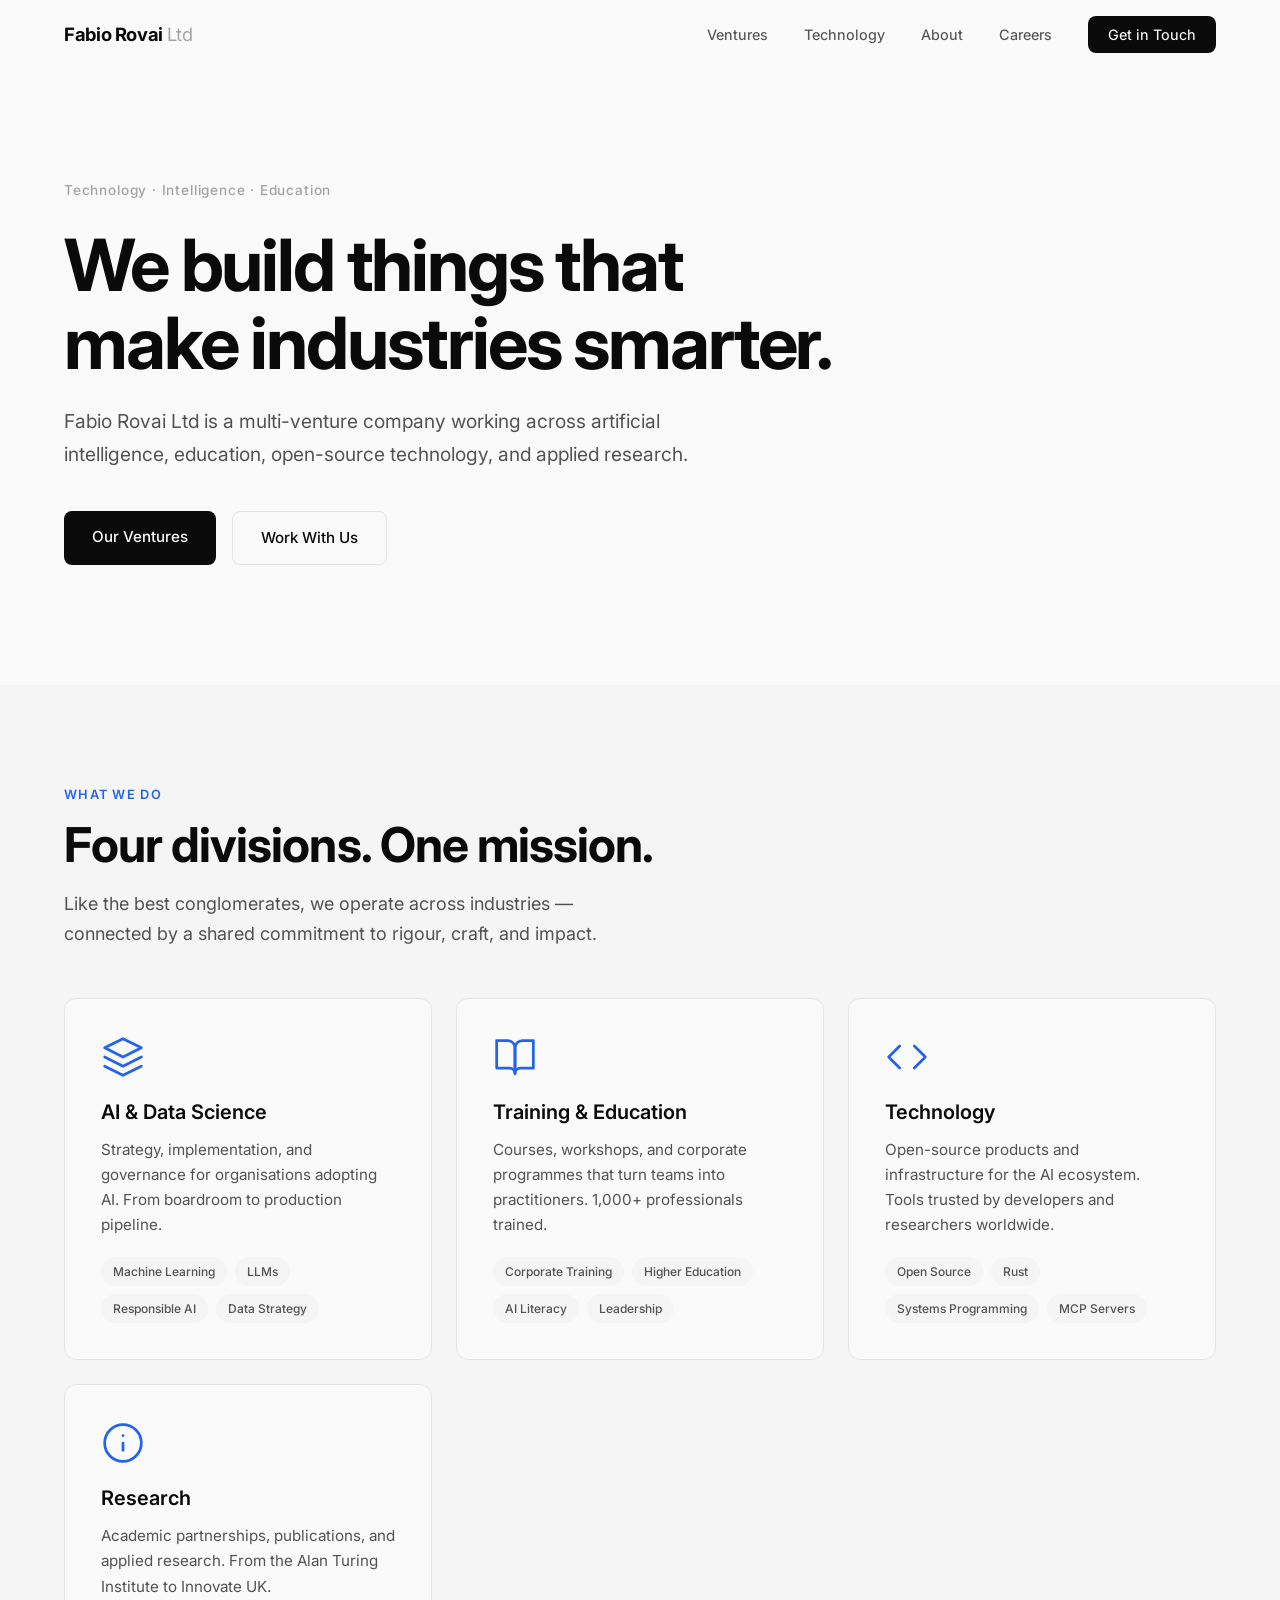
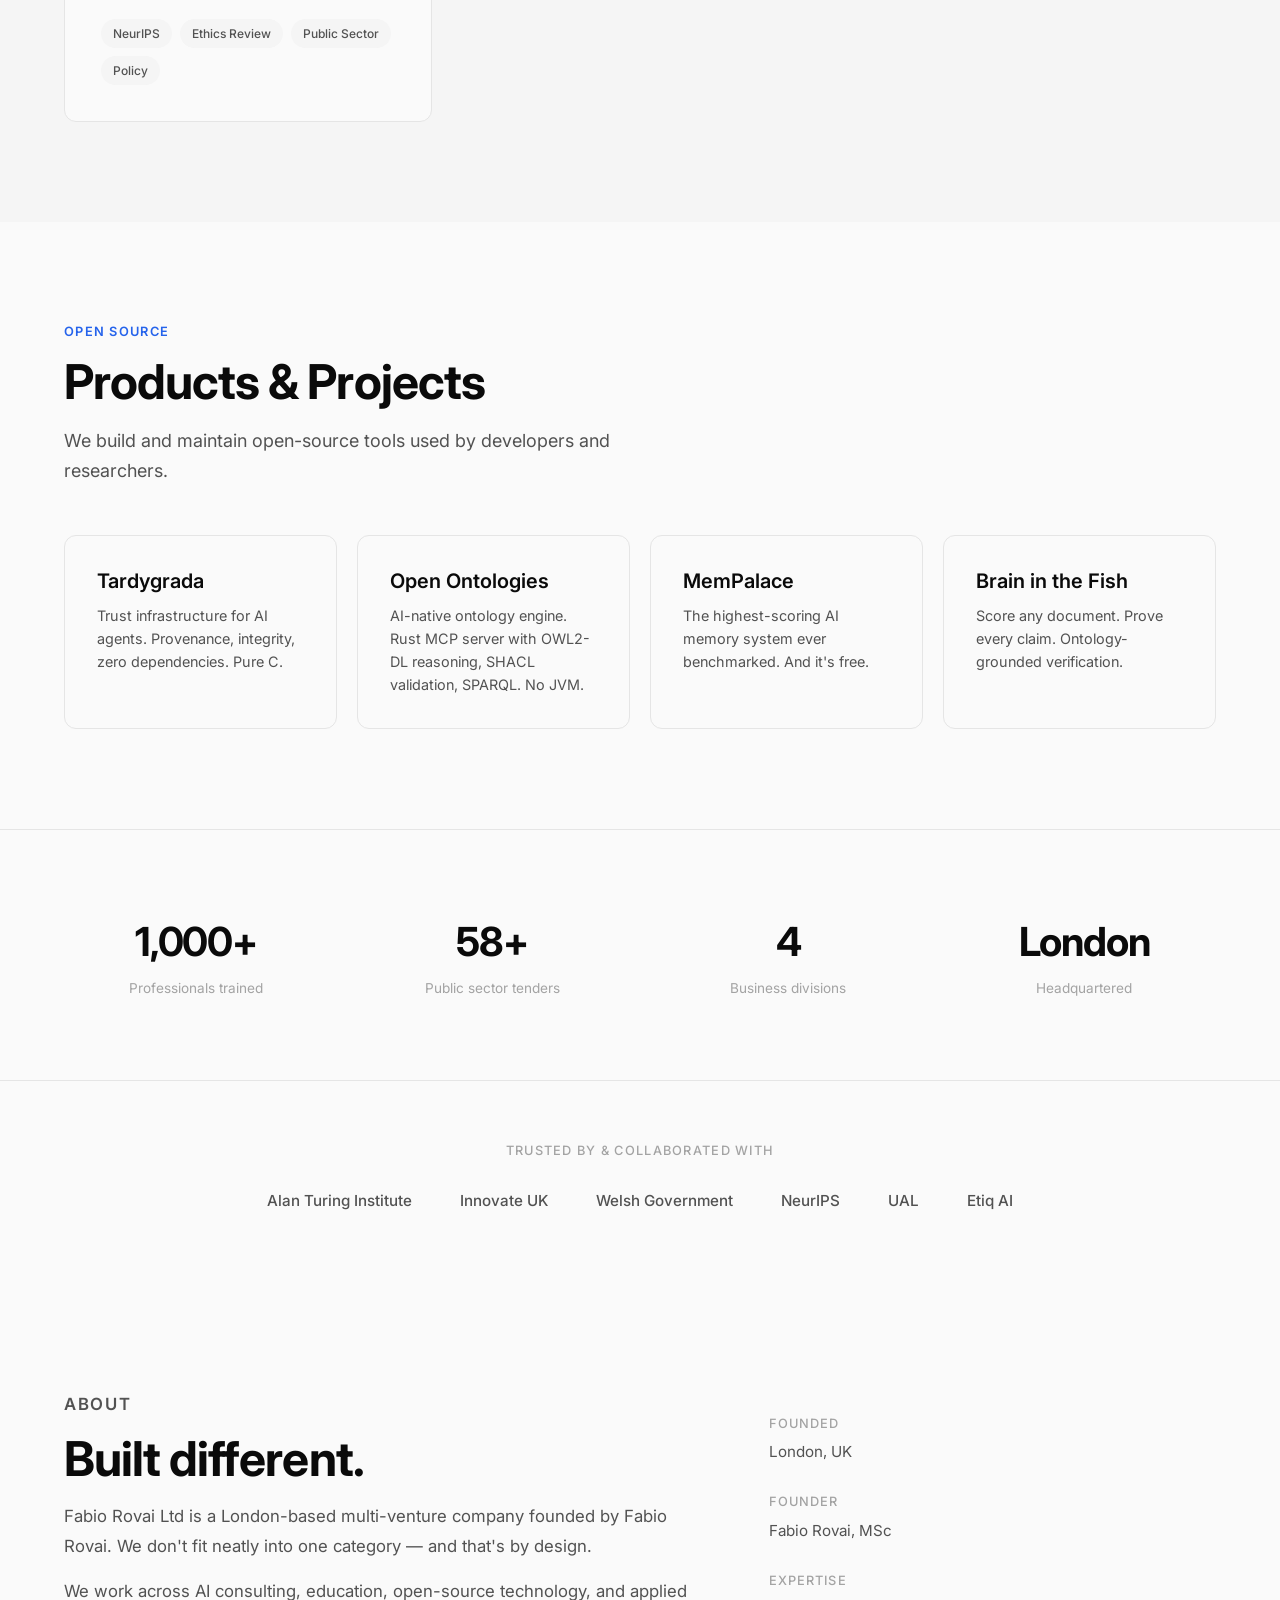
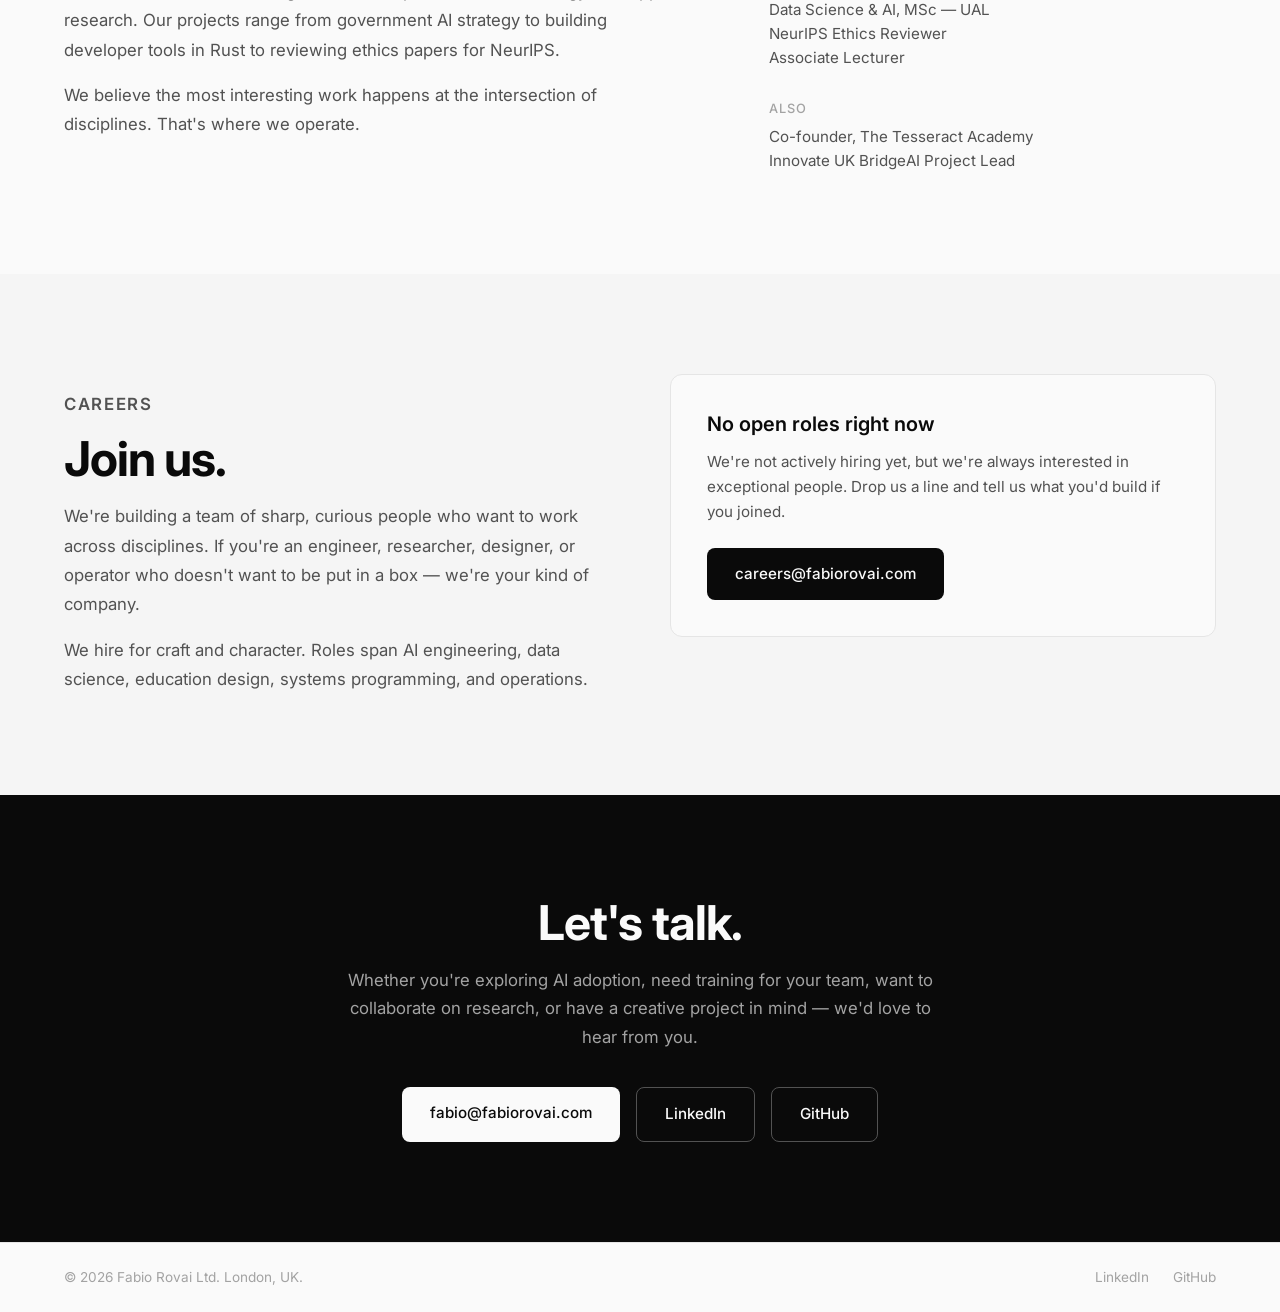
==== index.html @ adc9c7d8 "Initial site: Fabio Rovai Ltd multi-venture company" ====
<!DOCTYPE html>
<html lang="en">
<head>
    <meta charset="UTF-8">
    <meta name="viewport" content="width=device-width, initial-scale=1.0">
    <title>Fabio Rovai Ltd — Technology, Intelligence, Education</title>
    <meta name="description" content="Fabio Rovai Ltd is a multi-venture company working across AI, data science, education, open-source technology, and research.">
    <link rel="preconnect" href="https://fonts.googleapis.com">
    <link rel="preconnect" href="https://fonts.gstatic.com" crossorigin>
    <link href="https://fonts.googleapis.com/css2?family=Inter:wght@300;400;500;600;700&display=swap" rel="stylesheet">
    <link rel="stylesheet" href="style.css">
</head>
<body>

    <nav class="nav">
        <div class="nav-inner">
            <a href="#" class="nav-logo">Fabio Rovai <span>Ltd</span></a>
            <button class="nav-toggle" aria-label="Menu">
                <span></span><span></span><span></span>
            </button>
            <ul class="nav-links">
                <li><a href="#ventures">Ventures</a></li>
                <li><a href="#technology">Technology</a></li>
                <li><a href="#about">About</a></li>
                <li><a href="#careers">Careers</a></li>
                <li><a href="#contact" class="nav-cta">Get in Touch</a></li>
            </ul>
        </div>
    </nav>

    <header class="hero">
        <div class="hero-inner">
            <p class="hero-tag">Technology &middot; Intelligence &middot; Education</p>
            <h1>We build things that <br class="desktop-only">make industries smarter.</h1>
            <p class="hero-sub">Fabio Rovai Ltd is a multi-venture company working across artificial intelligence, education, open-source technology, and applied research.</p>
            <div class="hero-actions">
                <a href="#ventures" class="btn btn-primary">Our Ventures</a>
                <a href="#contact" class="btn btn-outline">Work With Us</a>
            </div>
        </div>
    </header>

    <section id="ventures" class="section ventures">
        <div class="container">
            <p class="section-tag">What We Do</p>
            <h2>Four divisions. One mission.</h2>
            <p class="section-sub">Like the best conglomerates, we operate across industries — connected by a shared commitment to rigour, craft, and impact.</p>

            <div class="venture-grid">

                <div class="venture-card">
                    <div class="venture-icon">
                        <svg viewBox="0 0 24 24" fill="none" stroke="currentColor" stroke-width="1.5" stroke-linecap="round" stroke-linejoin="round"><path d="M12 2L2 7l10 5 10-5-10-5z"/><path d="M2 17l10 5 10-5"/><path d="M2 12l10 5 10-5"/></svg>
                    </div>
                    <h3>AI &amp; Data Science</h3>
                    <p>Strategy, implementation, and governance for organisations adopting AI. From boardroom to production pipeline.</p>
                    <ul class="venture-tags">
                        <li>Machine Learning</li>
                        <li>LLMs</li>
                        <li>Responsible AI</li>
                        <li>Data Strategy</li>
                    </ul>
                </div>

                <div class="venture-card">
                    <div class="venture-icon">
                        <svg viewBox="0 0 24 24" fill="none" stroke="currentColor" stroke-width="1.5" stroke-linecap="round" stroke-linejoin="round"><path d="M2 3h6a4 4 0 0 1 4 4v14a3 3 0 0 0-3-3H2z"/><path d="M22 3h-6a4 4 0 0 0-4 4v14a3 3 0 0 1 3-3h7z"/></svg>
                    </div>
                    <h3>Training &amp; Education</h3>
                    <p>Courses, workshops, and corporate programmes that turn teams into practitioners. 1,000+ professionals trained.</p>
                    <ul class="venture-tags">
                        <li>Corporate Training</li>
                        <li>Higher Education</li>
                        <li>AI Literacy</li>
                        <li>Leadership</li>
                    </ul>
                </div>

                <div class="venture-card">
                    <div class="venture-icon">
                        <svg viewBox="0 0 24 24" fill="none" stroke="currentColor" stroke-width="1.5" stroke-linecap="round" stroke-linejoin="round"><polyline points="16 18 22 12 16 6"/><polyline points="8 6 2 12 8 18"/></svg>
                    </div>
                    <h3>Technology</h3>
                    <p>Open-source products and infrastructure for the AI ecosystem. Tools trusted by developers and researchers worldwide.</p>
                    <ul class="venture-tags">
                        <li>Open Source</li>
                        <li>Rust</li>
                        <li>Systems Programming</li>
                        <li>MCP Servers</li>
                    </ul>
                </div>

                <div class="venture-card">
                    <div class="venture-icon">
                        <svg viewBox="0 0 24 24" fill="none" stroke="currentColor" stroke-width="1.5" stroke-linecap="round" stroke-linejoin="round"><circle cx="12" cy="12" r="10"/><path d="M12 16v-4"/><path d="M12 8h.01"/></svg>
                    </div>
                    <h3>Research</h3>
                    <p>Academic partnerships, publications, and applied research. From the Alan Turing Institute to Innovate UK.</p>
                    <ul class="venture-tags">
                        <li>NeurIPS</li>
                        <li>Ethics Review</li>
                        <li>Public Sector</li>
                        <li>Policy</li>
                    </ul>
                </div>


            </div>
        </div>
    </section>

    <section id="technology" class="section technology">
        <div class="container">
            <p class="section-tag">Open Source</p>
            <h2>Products &amp; Projects</h2>
            <p class="section-sub">We build and maintain open-source tools used by developers and researchers.</p>

            <div class="tech-grid">
                <a href="https://github.com/fabio-rovai/tardygrada" target="_blank" class="tech-card">
                    <h3>Tardygrada</h3>
                    <p>Trust infrastructure for AI agents. Provenance, integrity, zero dependencies. Pure C.</p>
                </a>
                <a href="https://github.com/fabio-rovai/open-ontologies" target="_blank" class="tech-card">
                    <h3>Open Ontologies</h3>
                    <p>AI-native ontology engine. Rust MCP server with OWL2-DL reasoning, SHACL validation, SPARQL. No JVM.</p>
                </a>
                <a href="https://github.com/fabio-rovai/mempalace" target="_blank" class="tech-card">
                    <h3>MemPalace</h3>
                    <p>The highest-scoring AI memory system ever benchmarked. And it's free.</p>
                </a>
                <a href="https://github.com/fabio-rovai/brain-in-the-fish" target="_blank" class="tech-card">
                    <h3>Brain in the Fish</h3>
                    <p>Score any document. Prove every claim. Ontology-grounded verification.</p>
                </a>
            </div>
        </div>
    </section>

    <section class="section credibility">
        <div class="container">
            <div class="cred-grid">
                <div class="cred-item">
                    <span class="cred-number">1,000+</span>
                    <span class="cred-label">Professionals trained</span>
                </div>
                <div class="cred-item">
                    <span class="cred-number">58+</span>
                    <span class="cred-label">Public sector tenders</span>
                </div>
                <div class="cred-item">
                    <span class="cred-number">4</span>
                    <span class="cred-label">Business divisions</span>
                </div>
                <div class="cred-item">
                    <span class="cred-number">London</span>
                    <span class="cred-label">Headquartered</span>
                </div>
            </div>
        </div>
    </section>

    <section class="section partners">
        <div class="container">
            <p class="partners-label">Trusted by &amp; collaborated with</p>
            <div class="partners-row">
                <span>Alan Turing Institute</span>
                <span>Innovate UK</span>
                <span>Welsh Government</span>
                <span>NeurIPS</span>
                <span>UAL</span>
                <span>Etiq AI</span>
            </div>
        </div>
    </section>

    <section id="about" class="section about">
        <div class="container">
            <div class="about-grid">
                <div>
                    <p class="section-tag">About</p>
                    <h2>Built different.</h2>
                    <p>Fabio Rovai Ltd is a London-based multi-venture company founded by Fabio Rovai. We don't fit neatly into one category — and that's by design.</p>
                    <p>We work across AI consulting, education, open-source technology, and applied research. Our projects range from government AI strategy to building developer tools in Rust to reviewing ethics papers for NeurIPS.</p>
                    <p>We believe the most interesting work happens at the intersection of disciplines. That's where we operate.</p>
                </div>
                <div class="about-details">
                    <div class="about-detail">
                        <h4>Founded</h4>
                        <p>London, UK</p>
                    </div>
                    <div class="about-detail">
                        <h4>Founder</h4>
                        <p>Fabio Rovai, MSc</p>
                    </div>
                    <div class="about-detail">
                        <h4>Expertise</h4>
                        <p>Data Science &amp; AI, MSc — UAL<br>NeurIPS Ethics Reviewer<br>Associate Lecturer</p>
                    </div>
                    <div class="about-detail">
                        <h4>Also</h4>
                        <p>Co-founder, The Tesseract Academy<br>Innovate UK BridgeAI Project Lead</p>
                    </div>
                </div>
            </div>
        </div>
    </section>

    <section id="careers" class="section careers">
        <div class="container">
            <div class="careers-inner">
                <div>
                    <p class="section-tag">Careers</p>
                    <h2>Join us.</h2>
                    <p>We're building a team of sharp, curious people who want to work across disciplines. If you're an engineer, researcher, designer, or operator who doesn't want to be put in a box — we're your kind of company.</p>
                    <p>We hire for craft and character. Roles span AI engineering, data science, education design, systems programming, and operations.</p>
                </div>
                <div class="careers-cta">
                    <div class="careers-box">
                        <h3>No open roles right now</h3>
                        <p>We're not actively hiring yet, but we're always interested in exceptional people. Drop us a line and tell us what you'd build if you joined.</p>
                        <a href="mailto:careers@fabiorovai.com" class="btn btn-primary">careers@fabiorovai.com</a>
                    </div>
                </div>
            </div>
        </div>
    </section>

    <section id="contact" class="section contact">
        <div class="container">
            <div class="contact-inner">
                <h2>Let's talk.</h2>
                <p>Whether you're exploring AI adoption, need training for your team, want to collaborate on research, or have a creative project in mind — we'd love to hear from you.</p>
                <div class="contact-links">
                    <a href="mailto:fabio@fabiorovai.com" class="btn btn-primary">fabio@fabiorovai.com</a>
                    <a href="https://www.linkedin.com/in/fabiorovai/" target="_blank" class="btn btn-outline">LinkedIn</a>
                    <a href="https://github.com/fabio-rovai" target="_blank" class="btn btn-outline">GitHub</a>
                </div>
            </div>
        </div>
    </section>

    <footer class="footer">
        <div class="container footer-inner">
            <p>&copy; 2026 Fabio Rovai Ltd. London, UK.</p>
            <div class="footer-links">
                <a href="https://www.linkedin.com/in/fabiorovai/" target="_blank">LinkedIn</a>
                <a href="https://github.com/fabio-rovai" target="_blank">GitHub</a>
            </div>
        </div>
    </footer>

    <script>
        // Mobile nav toggle
        document.querySelector('.nav-toggle').addEventListener('click', function() {
            document.querySelector('.nav-links').classList.toggle('open');
            this.classList.toggle('active');
        });

        // Smooth scroll
        document.querySelectorAll('a[href^="#"]').forEach(a => {
            a.addEventListener('click', e => {
                e.preventDefault();
                const target = document.querySelector(a.getAttribute('href'));
                if (target) {
                    target.scrollIntoView({ behavior: 'smooth', block: 'start' });
                    document.querySelector('.nav-links').classList.remove('open');
                    document.querySelector('.nav-toggle').classList.remove('active');
                }
            });
        });

        // Navbar background on scroll
        window.addEventListener('scroll', () => {
            document.querySelector('.nav').classList.toggle('scrolled', window.scrollY > 50);
        });
    </script>

</body>
</html>
---- style.css ----
/* === Reset & Base === */
*, *::before, *::after { margin: 0; padding: 0; box-sizing: border-box; }

:root {
    --black: #0a0a0a;
    --white: #fafafa;
    --gray-100: #f5f5f5;
    --gray-200: #e5e5e5;
    --gray-400: #a3a3a3;
    --gray-600: #525252;
    --gray-800: #262626;
    --accent: #2563eb;
    --accent-hover: #1d4ed8;
    --radius: 12px;
    --max-width: 1200px;
}

html { scroll-behavior: smooth; scroll-padding-top: 80px; }

body {
    font-family: 'Inter', -apple-system, BlinkMacSystemFont, sans-serif;
    background: var(--white);
    color: var(--black);
    line-height: 1.6;
    -webkit-font-smoothing: antialiased;
}

.container { max-width: var(--max-width); margin: 0 auto; padding: 0 24px; }
.section { padding: 100px 0; }

/* === Typography === */
h1 { font-size: clamp(2.5rem, 6vw, 4.5rem); font-weight: 700; line-height: 1.08; letter-spacing: -0.03em; }
h2 { font-size: clamp(2rem, 4vw, 3rem); font-weight: 700; line-height: 1.15; letter-spacing: -0.02em; }
h3 { font-size: 1.25rem; font-weight: 600; line-height: 1.3; }
h4 { font-size: 0.8rem; font-weight: 500; text-transform: uppercase; letter-spacing: 0.08em; color: var(--gray-400); margin-bottom: 6px; }

.section-tag {
    font-size: 0.8rem;
    font-weight: 600;
    text-transform: uppercase;
    letter-spacing: 0.1em;
    color: var(--accent);
    margin-bottom: 12px;
}

.section-sub {
    font-size: 1.125rem;
    color: var(--gray-600);
    max-width: 600px;
    margin-top: 16px;
    line-height: 1.7;
}

/* === Buttons === */
.btn {
    display: inline-block;
    padding: 14px 28px;
    border-radius: 8px;
    font-size: 0.95rem;
    font-weight: 500;
    text-decoration: none;
    transition: all 0.2s ease;
    cursor: pointer;
    border: none;
}

.btn-primary {
    background: var(--black);
    color: var(--white);
}
.btn-primary:hover { background: var(--gray-800); transform: translateY(-1px); }

.btn-outline {
    background: transparent;
    color: var(--black);
    border: 1.5px solid var(--gray-200);
}
.btn-outline:hover { border-color: var(--black); }

/* === Nav === */
.nav {
    position: fixed;
    top: 0;
    left: 0;
    right: 0;
    z-index: 100;
    padding: 20px 0;
    transition: all 0.3s ease;
}

.nav.scrolled {
    background: rgba(250, 250, 250, 0.92);
    backdrop-filter: blur(20px);
    -webkit-backdrop-filter: blur(20px);
    padding: 14px 0;
    border-bottom: 1px solid var(--gray-200);
}

.nav-inner {
    max-width: var(--max-width);
    margin: 0 auto;
    padding: 0 24px;
    display: flex;
    align-items: center;
    justify-content: space-between;
}

.nav-logo {
    font-size: 1.15rem;
    font-weight: 700;
    text-decoration: none;
    color: var(--black);
    letter-spacing: -0.02em;
}
.nav-logo span { font-weight: 400; color: var(--gray-400); }

.nav-links {
    display: flex;
    align-items: center;
    gap: 36px;
    list-style: none;
}

.nav-links a {
    font-size: 0.9rem;
    font-weight: 450;
    text-decoration: none;
    color: var(--gray-600);
    transition: color 0.2s;
}
.nav-links a:hover { color: var(--black); }

.nav-cta {
    padding: 10px 20px !important;
    background: var(--black);
    color: var(--white) !important;
    border-radius: 8px;
}
.nav-cta:hover { background: var(--gray-800); color: var(--white) !important; }

.nav-toggle { display: none; background: none; border: none; cursor: pointer; padding: 4px; }
.nav-toggle span { display: block; width: 24px; height: 2px; background: var(--black); margin: 5px 0; transition: all 0.3s; }

/* === Hero === */
.hero {
    padding: 180px 0 120px;
    max-width: var(--max-width);
    margin: 0 auto;
    padding-left: 24px;
    padding-right: 24px;
}

.hero-tag {
    font-size: 0.85rem;
    font-weight: 500;
    color: var(--gray-400);
    letter-spacing: 0.06em;
    margin-bottom: 24px;
}

.hero-sub {
    font-size: 1.2rem;
    color: var(--gray-600);
    max-width: 640px;
    margin-top: 24px;
    line-height: 1.7;
}

.hero-actions {
    margin-top: 40px;
    display: flex;
    gap: 16px;
    flex-wrap: wrap;
}

/* === Ventures === */
.ventures { background: var(--gray-100); }

.venture-grid {
    display: grid;
    grid-template-columns: repeat(auto-fill, minmax(320px, 1fr));
    gap: 24px;
    margin-top: 48px;
}

.venture-card {
    background: var(--white);
    border-radius: var(--radius);
    padding: 36px;
    border: 1px solid var(--gray-200);
    transition: border-color 0.2s, box-shadow 0.2s;
}
.venture-card:hover {
    border-color: var(--gray-400);
    box-shadow: 0 8px 30px rgba(0,0,0,0.04);
}

.venture-icon {
    width: 44px;
    height: 44px;
    margin-bottom: 20px;
    color: var(--accent);
}
.venture-icon svg { width: 100%; height: 100%; }

.venture-card h3 { margin-bottom: 12px; }
.venture-card > p { color: var(--gray-600); font-size: 0.95rem; line-height: 1.65; }

.venture-tags {
    display: flex;
    flex-wrap: wrap;
    gap: 8px;
    margin-top: 20px;
    list-style: none;
}
.venture-tags li {
    font-size: 0.75rem;
    font-weight: 500;
    padding: 5px 12px;
    background: var(--gray-100);
    border-radius: 20px;
    color: var(--gray-600);
}

/* === Technology === */
.tech-grid {
    display: grid;
    grid-template-columns: repeat(auto-fill, minmax(260px, 1fr));
    gap: 20px;
    margin-top: 48px;
}

.tech-card {
    padding: 32px;
    border-radius: var(--radius);
    border: 1px solid var(--gray-200);
    text-decoration: none;
    color: var(--black);
    transition: all 0.2s;
}
.tech-card:hover {
    border-color: var(--accent);
    box-shadow: 0 4px 20px rgba(37, 99, 235, 0.08);
    transform: translateY(-2px);
}
.tech-card h3 { margin-bottom: 10px; }
.tech-card p { font-size: 0.9rem; color: var(--gray-600); line-height: 1.6; }

/* === Credibility === */
.credibility { padding: 80px 0; border-top: 1px solid var(--gray-200); border-bottom: 1px solid var(--gray-200); }

.cred-grid {
    display: grid;
    grid-template-columns: repeat(4, 1fr);
    gap: 32px;
    text-align: center;
}

.cred-number {
    display: block;
    font-size: 2.5rem;
    font-weight: 700;
    letter-spacing: -0.03em;
}
.cred-label {
    display: block;
    font-size: 0.85rem;
    color: var(--gray-400);
    margin-top: 4px;
}

/* === Partners === */
.partners {
    padding: 60px 0;
    text-align: center;
}
.partners-label {
    font-size: 0.8rem;
    font-weight: 500;
    text-transform: uppercase;
    letter-spacing: 0.1em;
    color: var(--gray-400);
    margin-bottom: 28px;
}
.partners-row {
    display: flex;
    flex-wrap: wrap;
    justify-content: center;
    gap: 32px 48px;
}
.partners-row span {
    font-size: 0.95rem;
    font-weight: 500;
    color: var(--gray-600);
}

/* === About === */
.about-grid {
    display: grid;
    grid-template-columns: 1.4fr 1fr;
    gap: 80px;
    align-items: start;
}
.about-grid p { color: var(--gray-600); margin-top: 16px; line-height: 1.75; font-size: 1.05rem; }
.about-details { display: flex; flex-direction: column; gap: 28px; padding-top: 40px; }
.about-detail p { color: var(--gray-600); font-size: 0.95rem; margin-top: 0; line-height: 1.6; }

/* === Careers === */
.careers { background: var(--gray-100); }
.careers-inner { display: grid; grid-template-columns: 1fr 1fr; gap: 60px; align-items: start; }
.careers-inner > div:first-child p { color: var(--gray-600); margin-top: 16px; font-size: 1.05rem; line-height: 1.75; }
.careers-box {
    background: var(--white);
    border: 1px solid var(--gray-200);
    border-radius: var(--radius);
    padding: 36px;
}
.careers-box h3 { margin-bottom: 12px; }
.careers-box p { color: var(--gray-600); font-size: 0.95rem; line-height: 1.65; margin-bottom: 24px; }

/* === Contact === */
.contact {
    background: var(--black);
    color: var(--white);
    text-align: center;
}
.contact-inner { max-width: 600px; margin: 0 auto; }
.contact-inner p { color: var(--gray-400); margin-top: 16px; font-size: 1.05rem; line-height: 1.7; }
.contact-links { margin-top: 36px; display: flex; justify-content: center; gap: 16px; flex-wrap: wrap; }
.contact .btn-primary { background: var(--white); color: var(--black); }
.contact .btn-primary:hover { background: var(--gray-200); }
.contact .btn-outline { border-color: var(--gray-600); color: var(--white); }
.contact .btn-outline:hover { border-color: var(--white); }

/* === Footer === */
.footer {
    padding: 24px 0;
    border-top: 1px solid var(--gray-200);
}
.footer-inner {
    display: flex;
    justify-content: space-between;
    align-items: center;
    font-size: 0.85rem;
    color: var(--gray-400);
}
.footer-links { display: flex; gap: 24px; }
.footer-links a { color: var(--gray-400); text-decoration: none; }
.footer-links a:hover { color: var(--black); }

/* === Mobile === */
.desktop-only { display: inline; }

@media (max-width: 768px) {
    .desktop-only { display: none; }

    .nav-toggle { display: block; }
    .nav-links {
        position: fixed;
        top: 0;
        right: -100%;
        width: 280px;
        height: 100vh;
        background: var(--white);
        flex-direction: column;
        padding: 80px 32px;
        gap: 24px;
        transition: right 0.3s ease;
        box-shadow: -4px 0 30px rgba(0,0,0,0.1);
    }
    .nav-links.open { right: 0; }
    .nav-toggle.active span:nth-child(1) { transform: rotate(45deg) translate(5px, 5px); }
    .nav-toggle.active span:nth-child(2) { opacity: 0; }
    .nav-toggle.active span:nth-child(3) { transform: rotate(-45deg) translate(5px, -5px); }

    .hero { padding: 140px 0 80px; }
    h1 { font-size: 2.2rem; }

    .venture-grid { grid-template-columns: 1fr; }
    .tech-grid { grid-template-columns: 1fr; }
    .cred-grid { grid-template-columns: repeat(2, 1fr); gap: 40px; }
    .about-grid { grid-template-columns: 1fr; gap: 48px; }
    .careers-inner { grid-template-columns: 1fr; }
    .footer-inner { flex-direction: column; gap: 12px; text-align: center; }
}
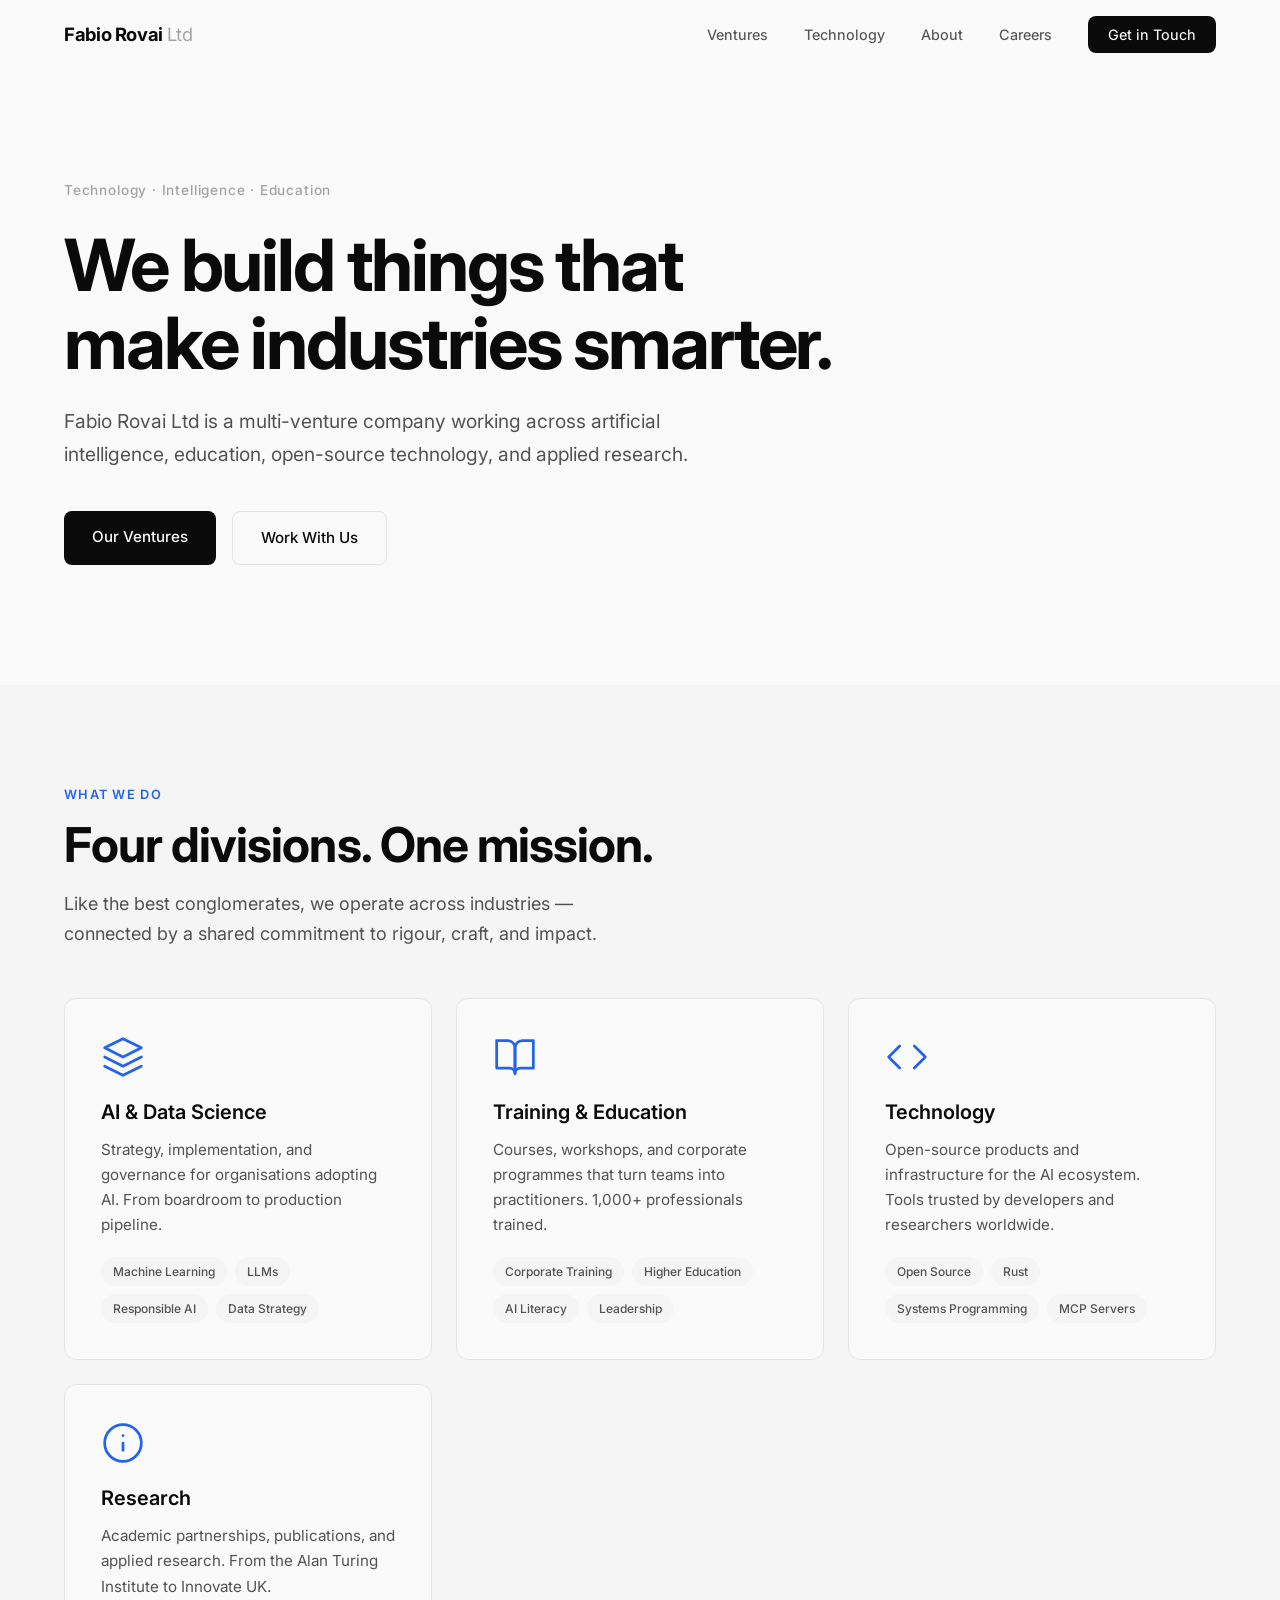
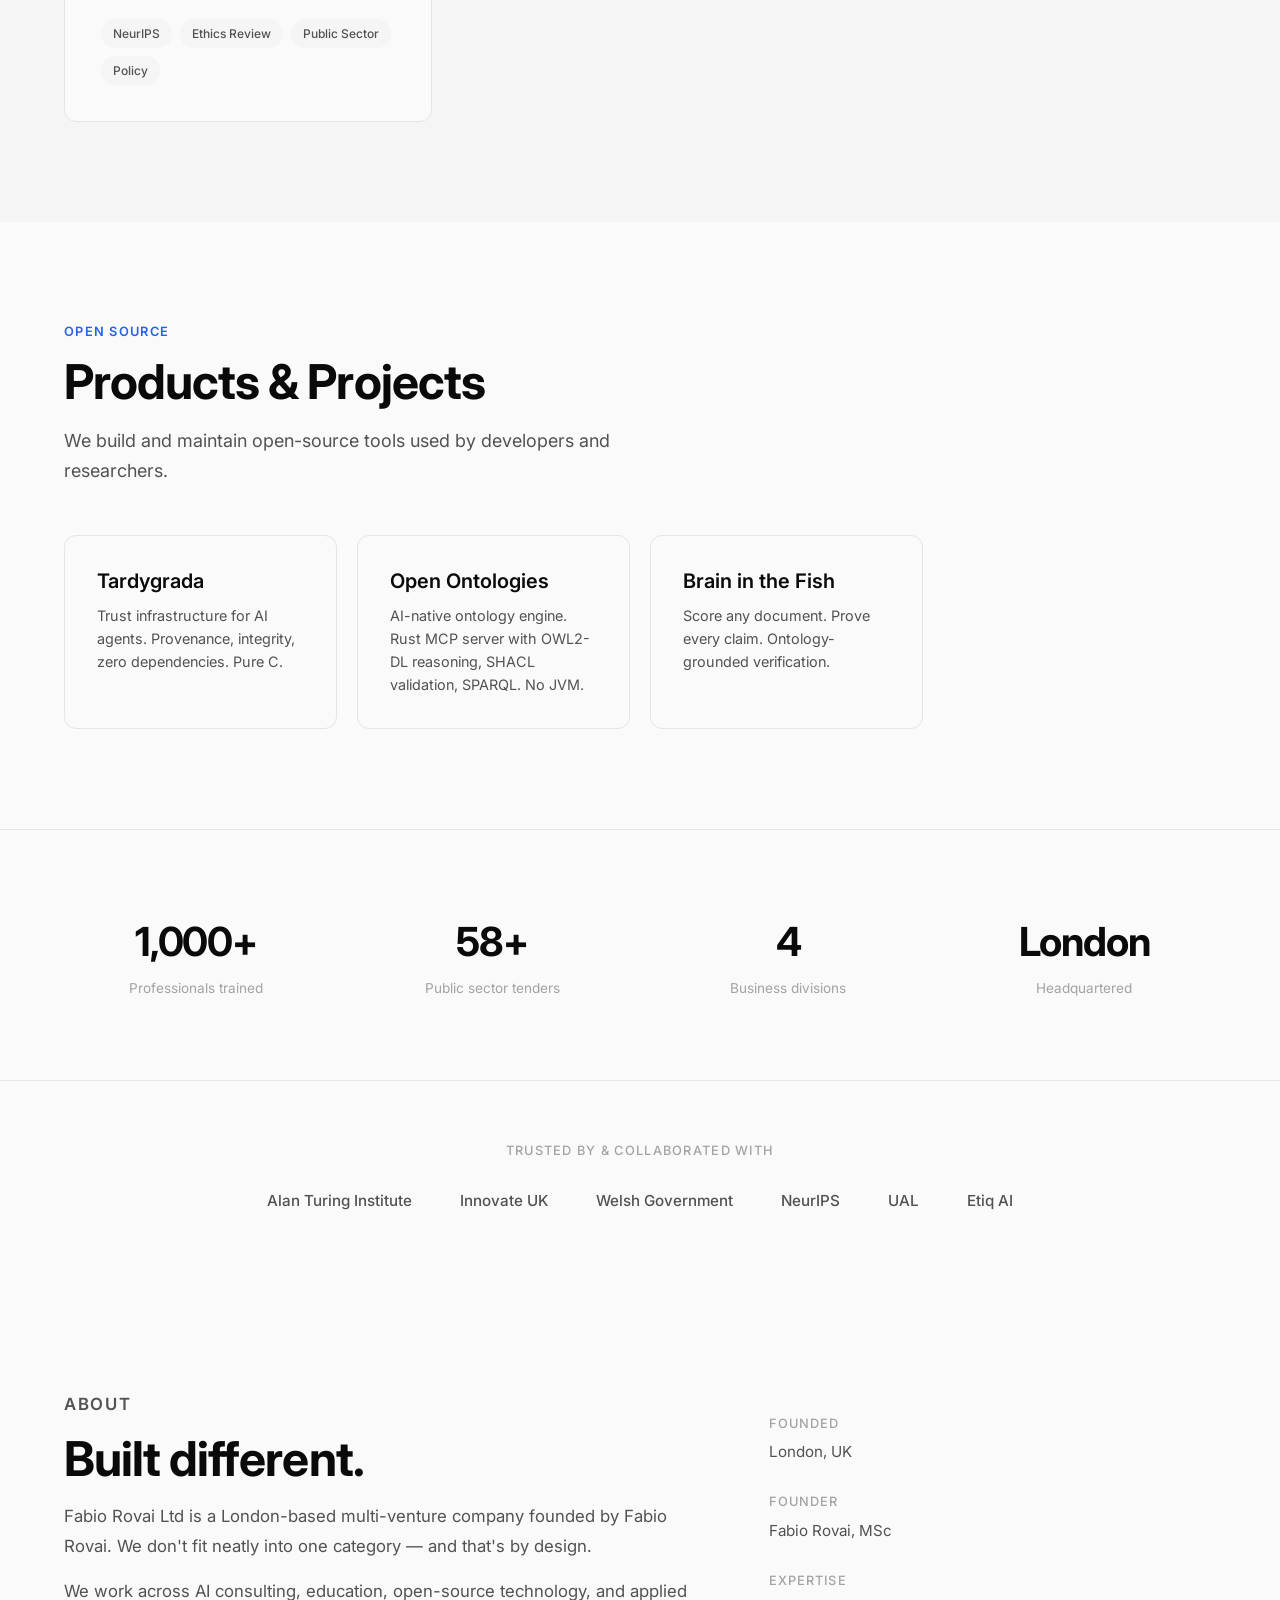
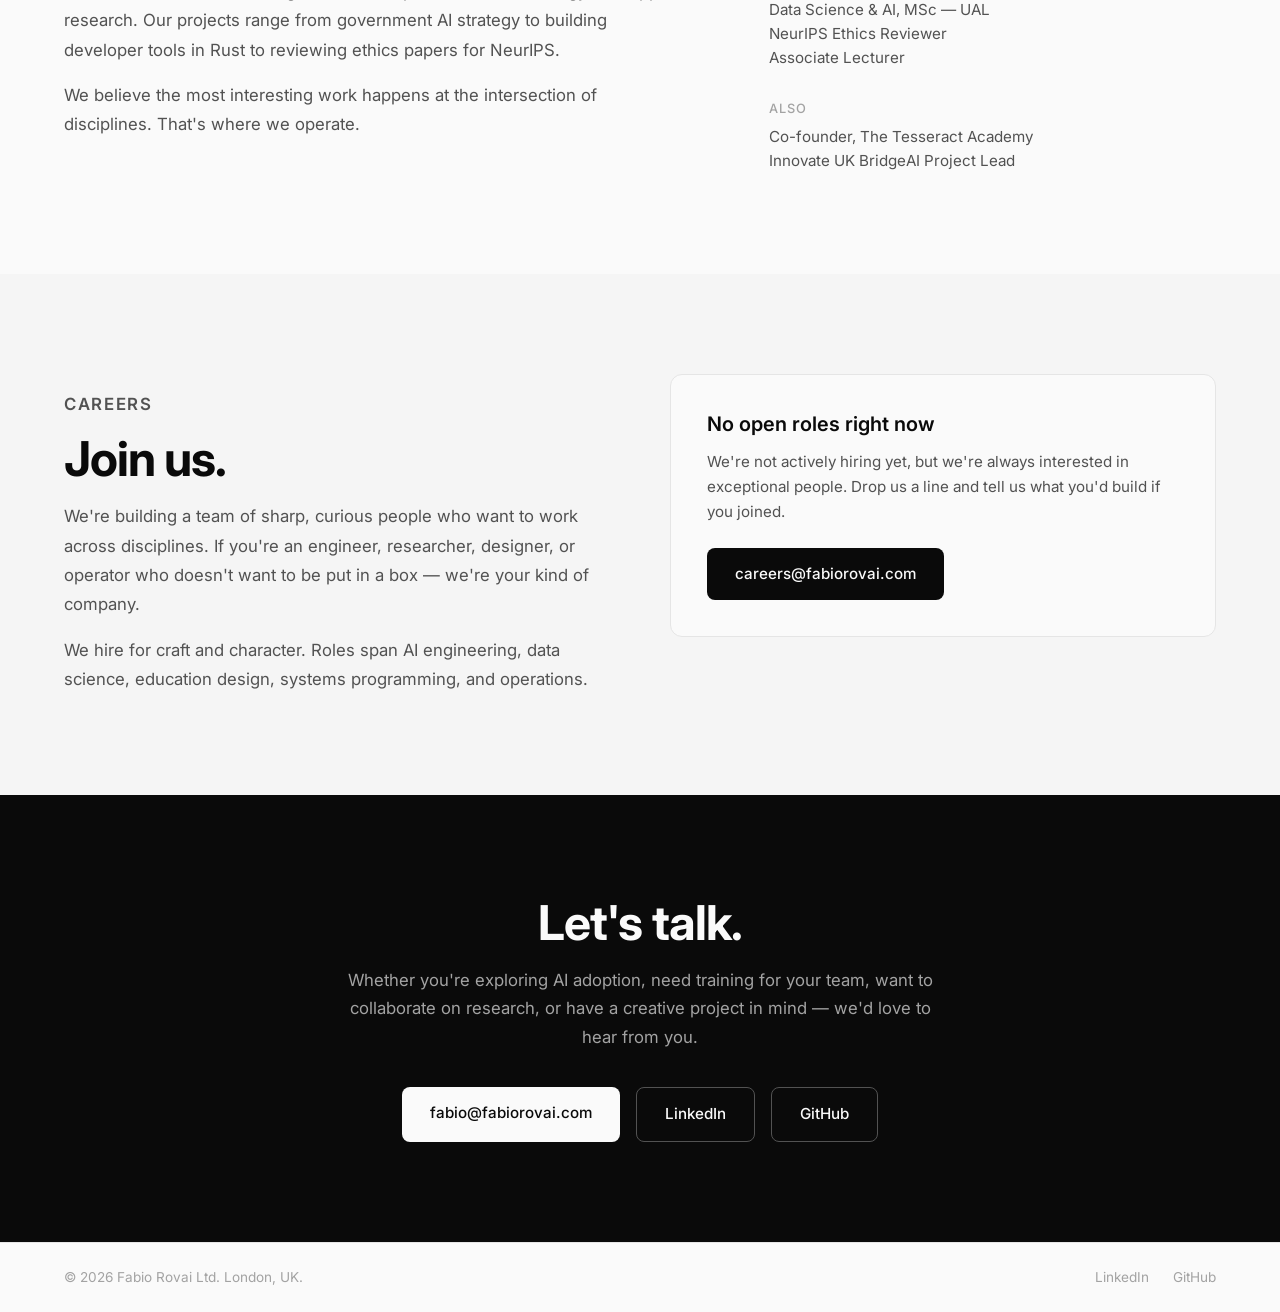
==== commit 888a3b73: "Remove MemPalace card from products section Co-Authored-By: Claude Opus 4.7 (1M context) <noreply@an" ====
--- a/index.html
+++ b/index.html
@@ -124,10 +124,6 @@
                     <h3>Open Ontologies</h3>
                     <p>AI-native ontology engine. Rust MCP server with OWL2-DL reasoning, SHACL validation, SPARQL. No JVM.</p>
                 </a>
-                <a href="https://github.com/fabio-rovai/mempalace" target="_blank" class="tech-card">
-                    <h3>MemPalace</h3>
-                    <p>The highest-scoring AI memory system ever benchmarked. And it's free.</p>
-                </a>
                 <a href="https://github.com/fabio-rovai/brain-in-the-fish" target="_blank" class="tech-card">
                     <h3>Brain in the Fish</h3>
                     <p>Score any document. Prove every claim. Ontology-grounded verification.</p>
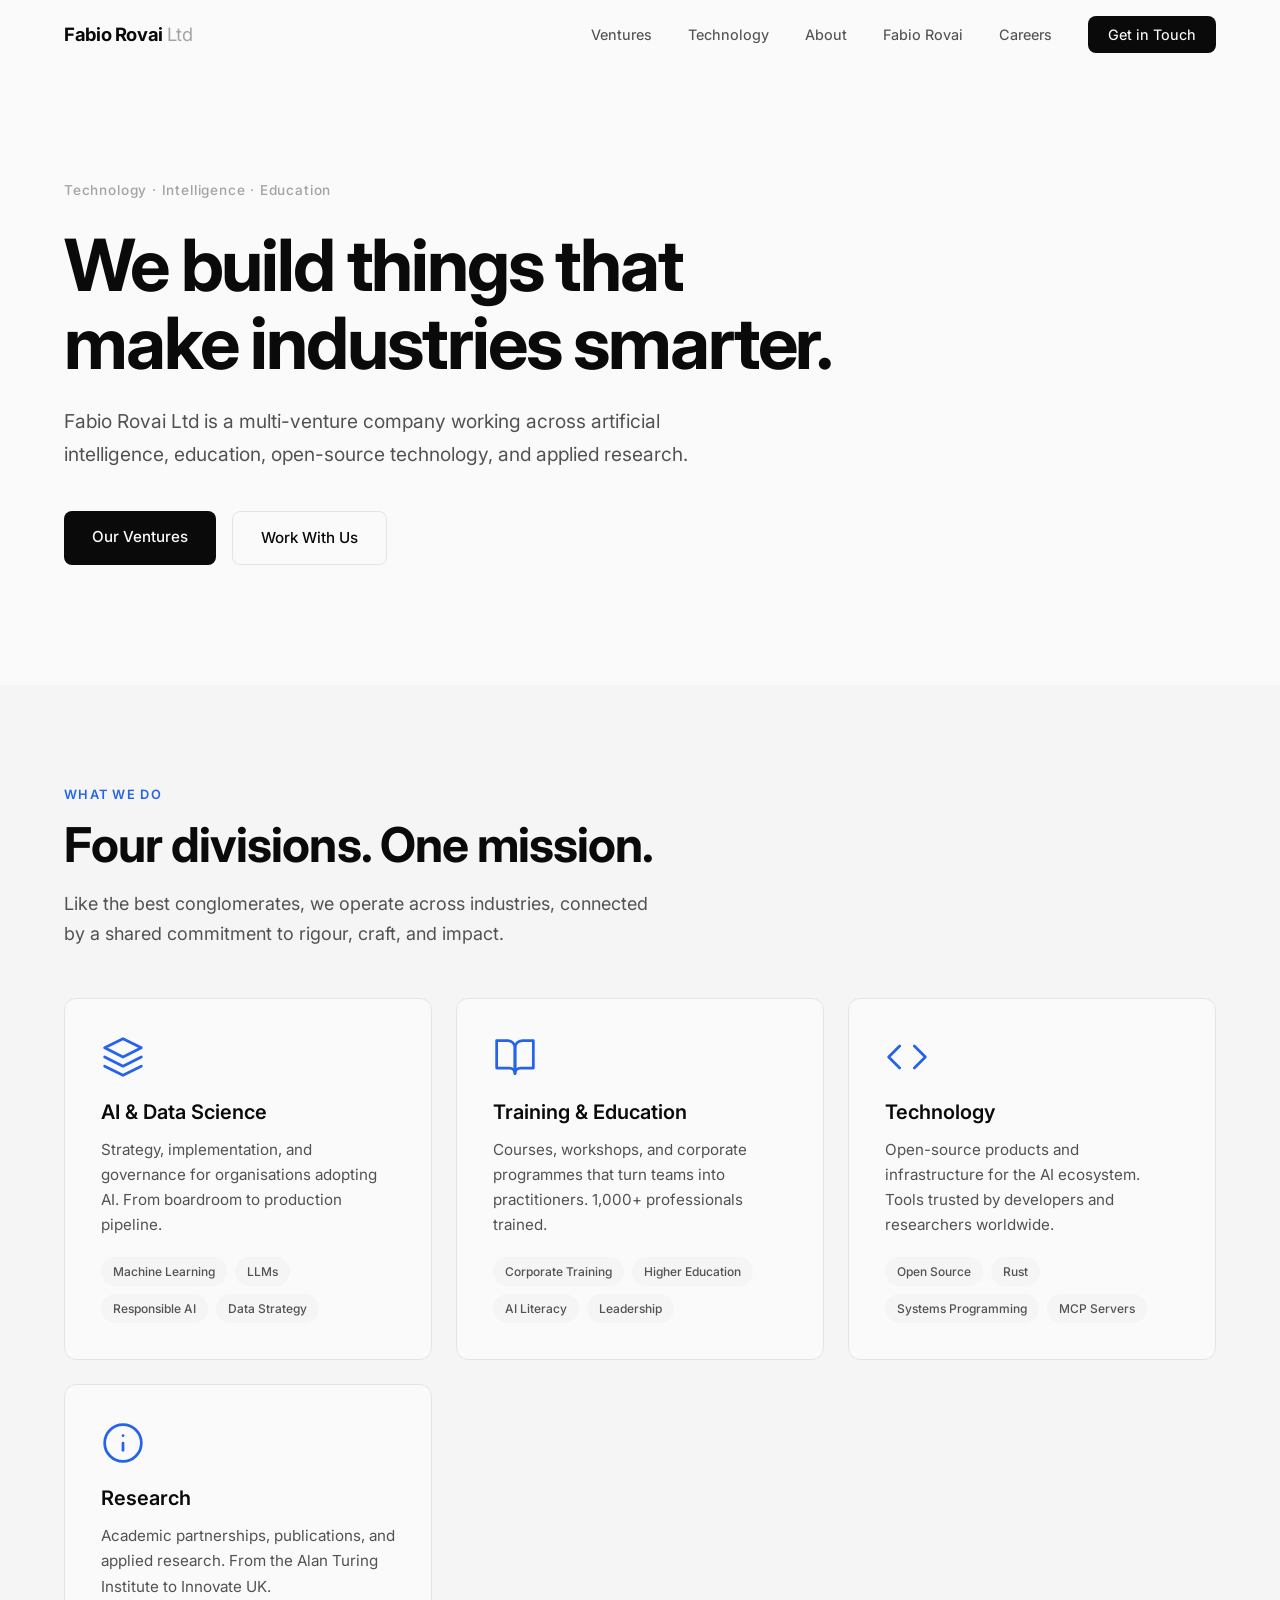
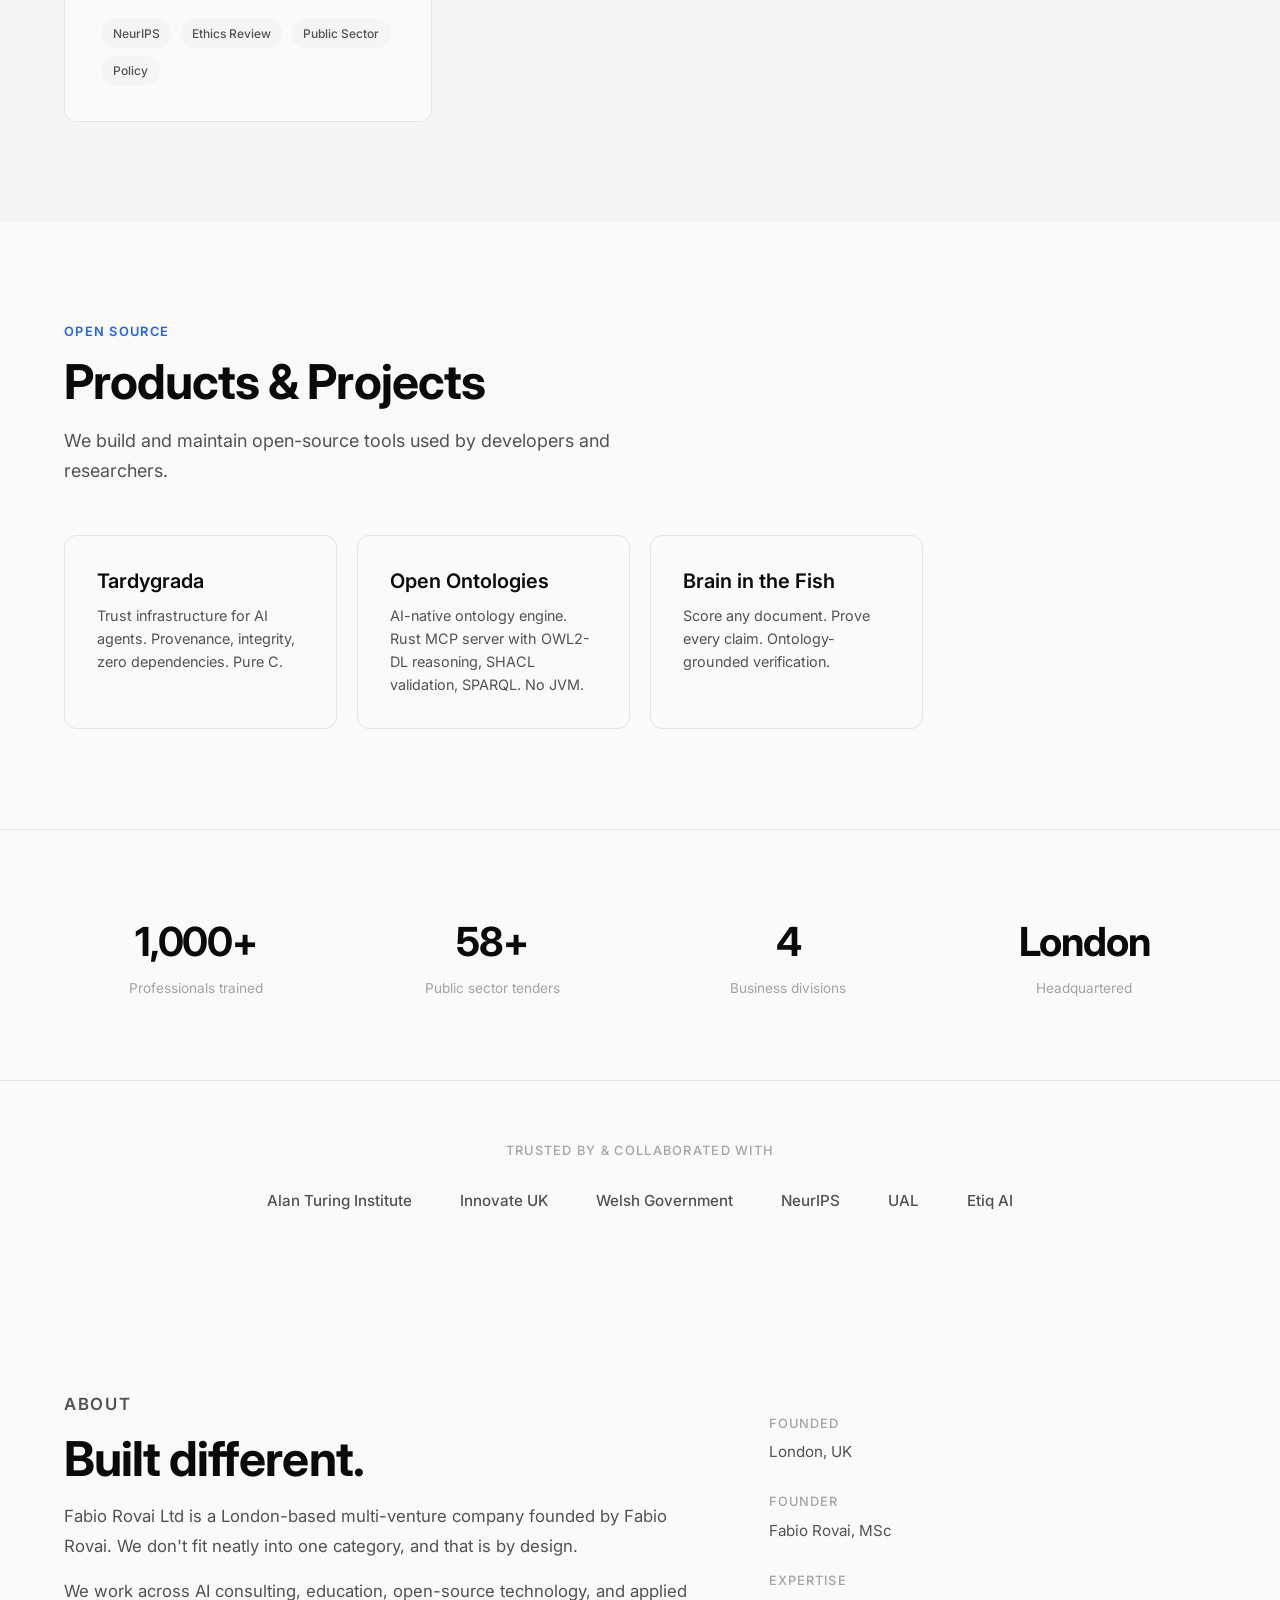
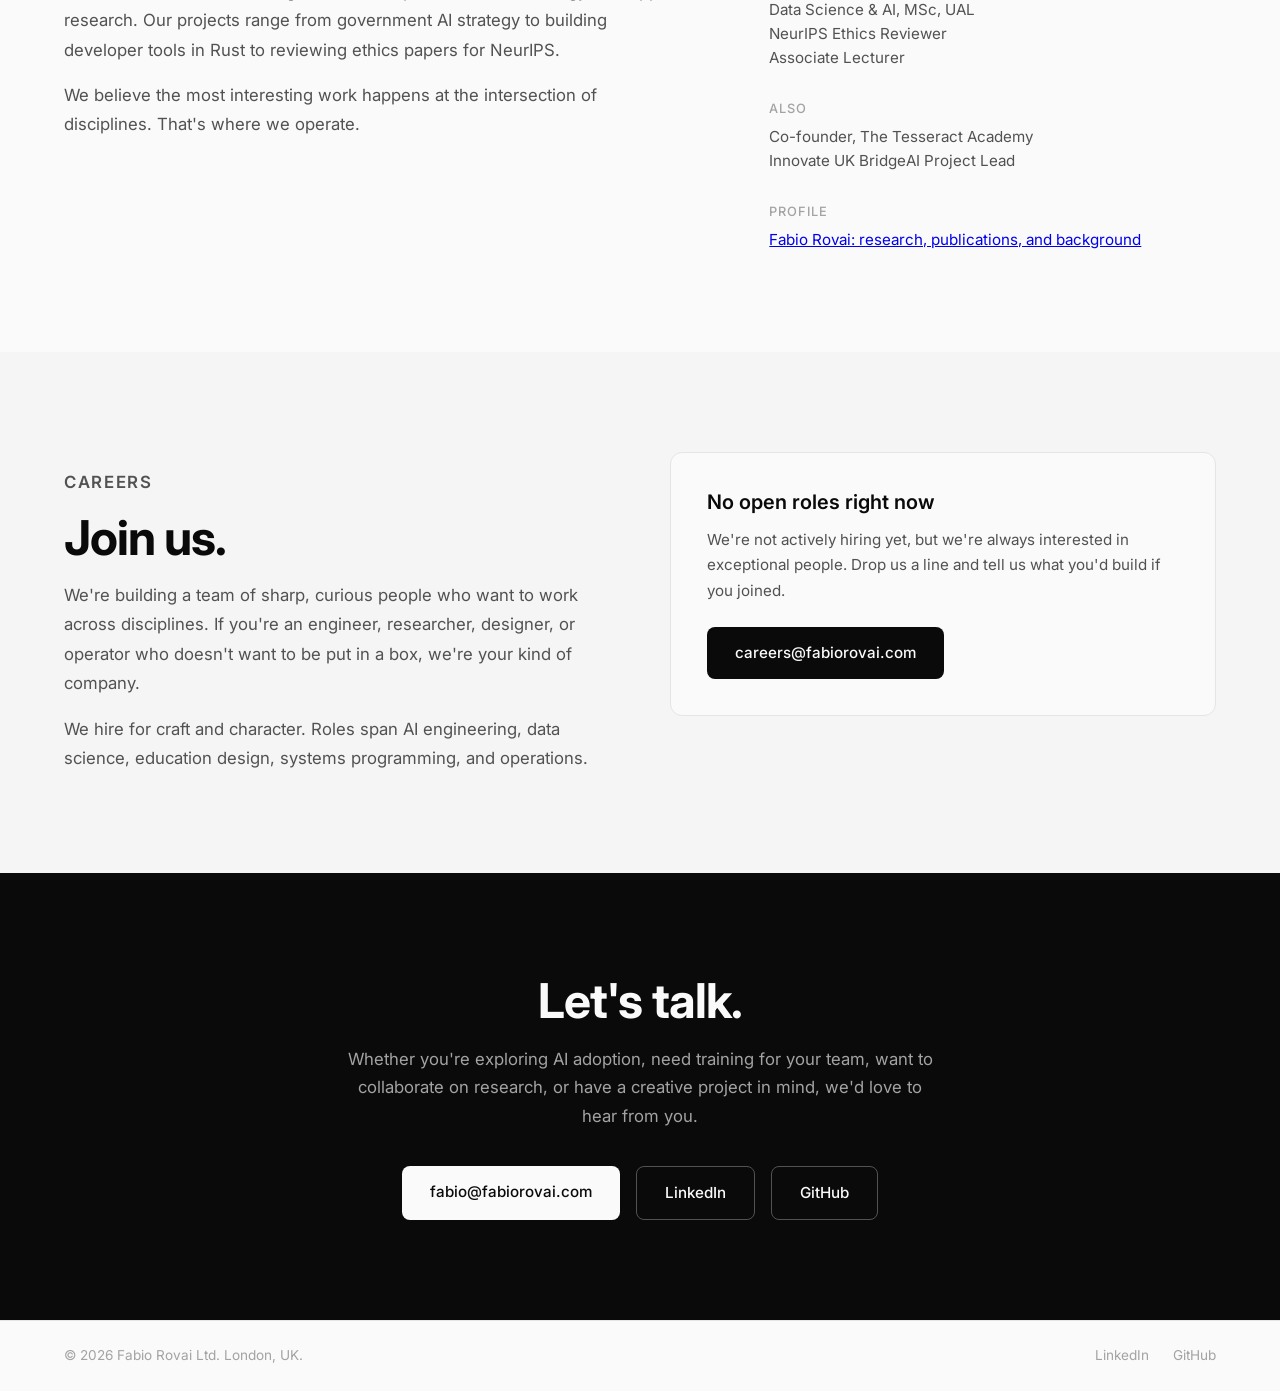
==== commit 84aa1813: "Add author profile page with Person structured data Adds /about/, a person-entity page for Fabio Rov" ====
--- a/index.html
+++ b/index.html
@@ -3,12 +3,47 @@
 <head>
     <meta charset="UTF-8">
     <meta name="viewport" content="width=device-width, initial-scale=1.0">
-    <title>Fabio Rovai Ltd — Technology, Intelligence, Education</title>
+    <title>Fabio Rovai Ltd: Technology, Intelligence, Education</title>
     <meta name="description" content="Fabio Rovai Ltd is a multi-venture company working across AI, data science, education, open-source technology, and research.">
     <link rel="preconnect" href="https://fonts.googleapis.com">
     <link rel="preconnect" href="https://fonts.gstatic.com" crossorigin>
     <link href="https://fonts.googleapis.com/css2?family=Inter:wght@300;400;500;600;700&display=swap" rel="stylesheet">
+    <link rel="icon" href="/favicon.svg" type="image/svg+xml">
     <link rel="stylesheet" href="style.css">
+    <link rel="canonical" href="https://fabiorovai.com/">
+
+    <script type="application/ld+json">
+    {
+      "@context": "https://schema.org",
+      "@type": "Organization",
+      "@id": "https://fabiorovai.com/#organization",
+      "name": "Fabio Rovai Ltd",
+      "url": "https://fabiorovai.com/",
+      "description": "Fabio Rovai Ltd is a multi-venture company working across AI, data science, education, open-source technology, and research.",
+      "address": {
+        "@type": "PostalAddress",
+        "addressLocality": "London",
+        "addressCountry": "GB"
+      },
+      "identifier": "13809380",
+      "sameAs": [
+        "https://github.com/fabio-rovai",
+        "https://find-and-update.company-information.service.gov.uk/company/13809380"
+      ],
+      "founder": {
+        "@type": "Person",
+        "@id": "https://fabiorovai.com/#fabio-rovai",
+        "name": "Fabio Rovai",
+        "url": "https://fabiorovai.com/about/",
+        "image": "https://fabiorovai.com/assets/fabio-rovai.jpg",
+        "jobTitle": "AI Researcher and Data Scientist",
+        "sameAs": [
+          "https://www.linkedin.com/in/fabiorovai/",
+          "https://github.com/fabio-rovai"
+        ]
+      }
+    }
+    </script>
 </head>
 <body>
 
@@ -22,6 +57,7 @@
                 <li><a href="#ventures">Ventures</a></li>
                 <li><a href="#technology">Technology</a></li>
                 <li><a href="#about">About</a></li>
+                <li><a href="/about/">Fabio Rovai</a></li>
                 <li><a href="#careers">Careers</a></li>
                 <li><a href="#contact" class="nav-cta">Get in Touch</a></li>
             </ul>
@@ -44,7 +80,7 @@
         <div class="container">
             <p class="section-tag">What We Do</p>
             <h2>Four divisions. One mission.</h2>
-            <p class="section-sub">Like the best conglomerates, we operate across industries — connected by a shared commitment to rigour, craft, and impact.</p>
+            <p class="section-sub">Like the best conglomerates, we operate across industries, connected by a shared commitment to rigour, craft, and impact.</p>
 
             <div class="venture-grid">
 
@@ -175,7 +211,7 @@
                 <div>
                     <p class="section-tag">About</p>
                     <h2>Built different.</h2>
-                    <p>Fabio Rovai Ltd is a London-based multi-venture company founded by Fabio Rovai. We don't fit neatly into one category — and that's by design.</p>
+                    <p>Fabio Rovai Ltd is a London-based multi-venture company founded by Fabio Rovai. We don't fit neatly into one category, and that is by design.</p>
                     <p>We work across AI consulting, education, open-source technology, and applied research. Our projects range from government AI strategy to building developer tools in Rust to reviewing ethics papers for NeurIPS.</p>
                     <p>We believe the most interesting work happens at the intersection of disciplines. That's where we operate.</p>
                 </div>
@@ -190,11 +226,15 @@
                     </div>
                     <div class="about-detail">
                         <h4>Expertise</h4>
-                        <p>Data Science &amp; AI, MSc — UAL<br>NeurIPS Ethics Reviewer<br>Associate Lecturer</p>
+                        <p>Data Science &amp; AI, MSc, UAL<br>NeurIPS Ethics Reviewer<br>Associate Lecturer</p>
                     </div>
                     <div class="about-detail">
                         <h4>Also</h4>
                         <p>Co-founder, The Tesseract Academy<br>Innovate UK BridgeAI Project Lead</p>
+                    </div>
+                    <div class="about-detail">
+                        <h4>Profile</h4>
+                        <p><a href="/about/">Fabio Rovai: research, publications, and background</a></p>
                     </div>
                 </div>
             </div>
@@ -207,7 +247,7 @@
                 <div>
                     <p class="section-tag">Careers</p>
                     <h2>Join us.</h2>
-                    <p>We're building a team of sharp, curious people who want to work across disciplines. If you're an engineer, researcher, designer, or operator who doesn't want to be put in a box — we're your kind of company.</p>
+                    <p>We're building a team of sharp, curious people who want to work across disciplines. If you're an engineer, researcher, designer, or operator who doesn't want to be put in a box, we're your kind of company.</p>
                     <p>We hire for craft and character. Roles span AI engineering, data science, education design, systems programming, and operations.</p>
                 </div>
                 <div class="careers-cta">
@@ -225,7 +265,7 @@
         <div class="container">
             <div class="contact-inner">
                 <h2>Let's talk.</h2>
-                <p>Whether you're exploring AI adoption, need training for your team, want to collaborate on research, or have a creative project in mind — we'd love to hear from you.</p>
+                <p>Whether you're exploring AI adoption, need training for your team, want to collaborate on research, or have a creative project in mind, we'd love to hear from you.</p>
                 <div class="contact-links">
                     <a href="mailto:fabio@fabiorovai.com" class="btn btn-primary">fabio@fabiorovai.com</a>
                     <a href="https://www.linkedin.com/in/fabiorovai/" target="_blank" class="btn btn-outline">LinkedIn</a>
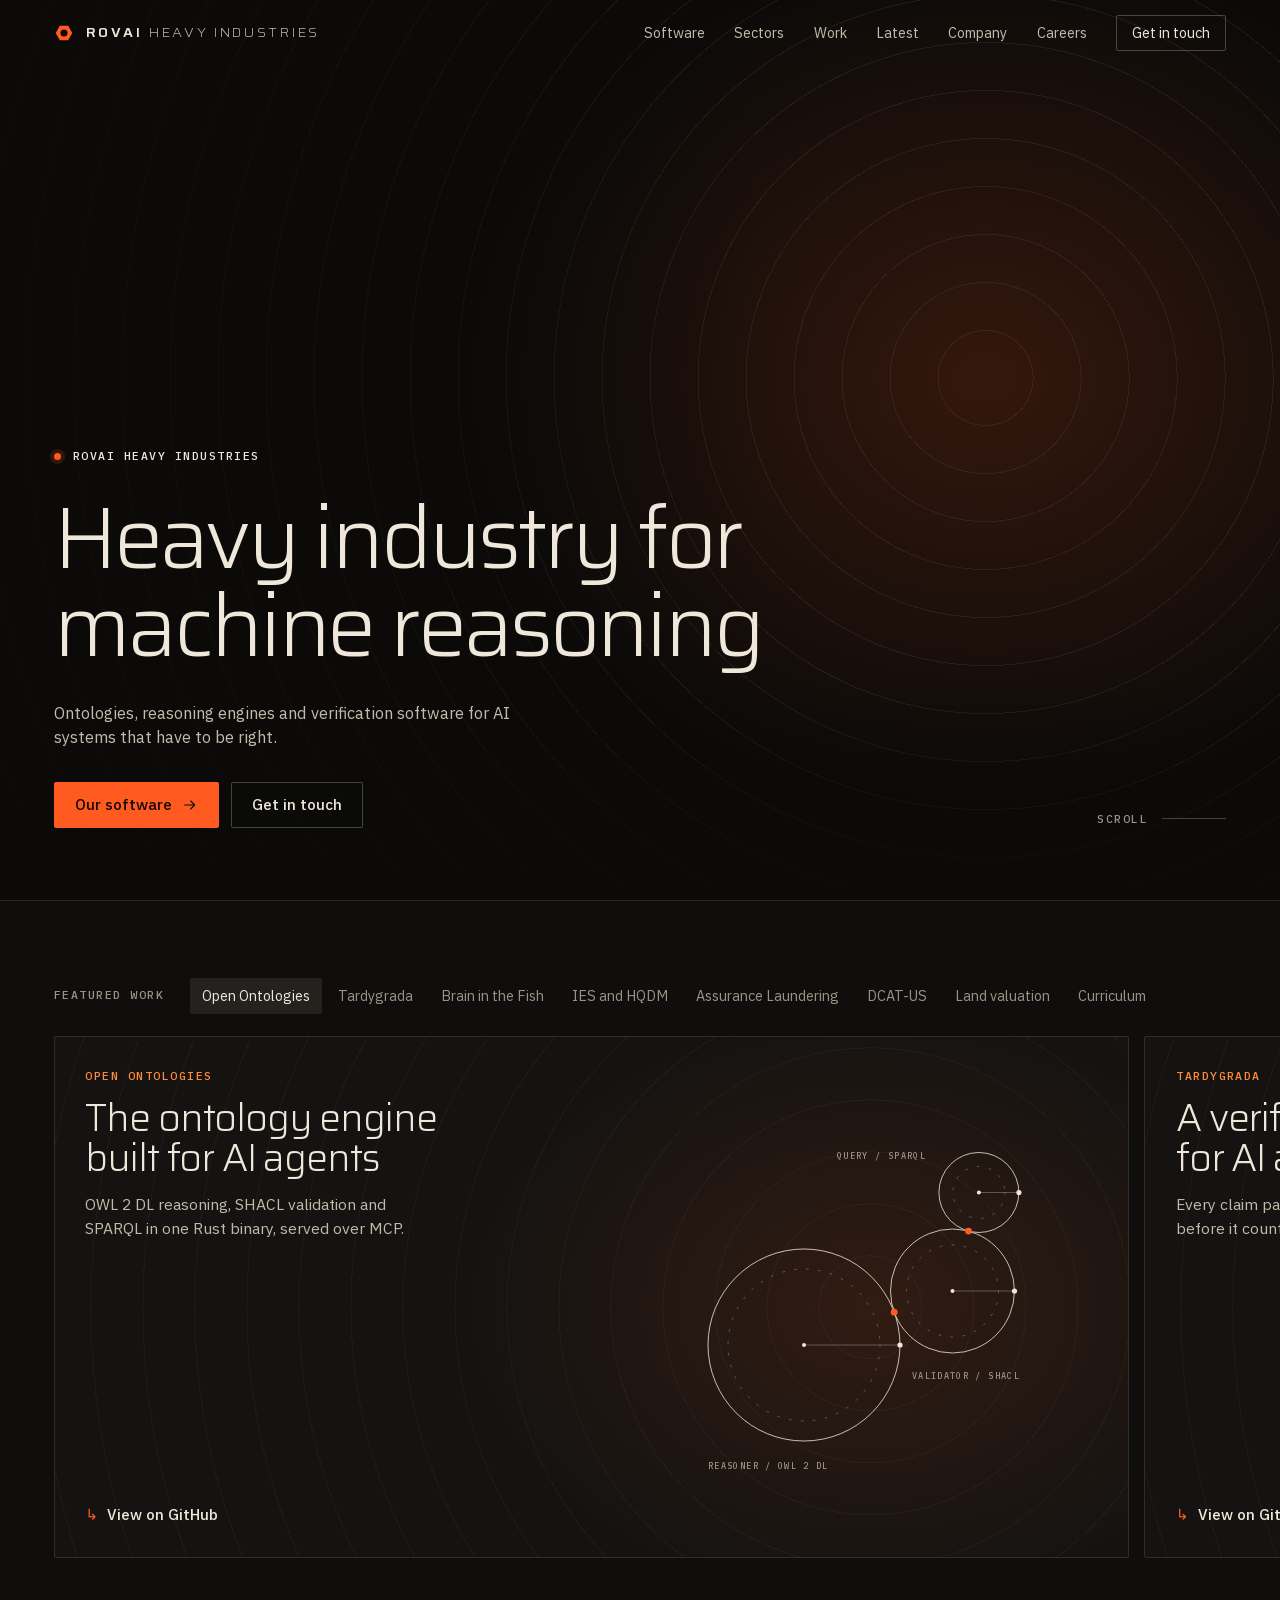
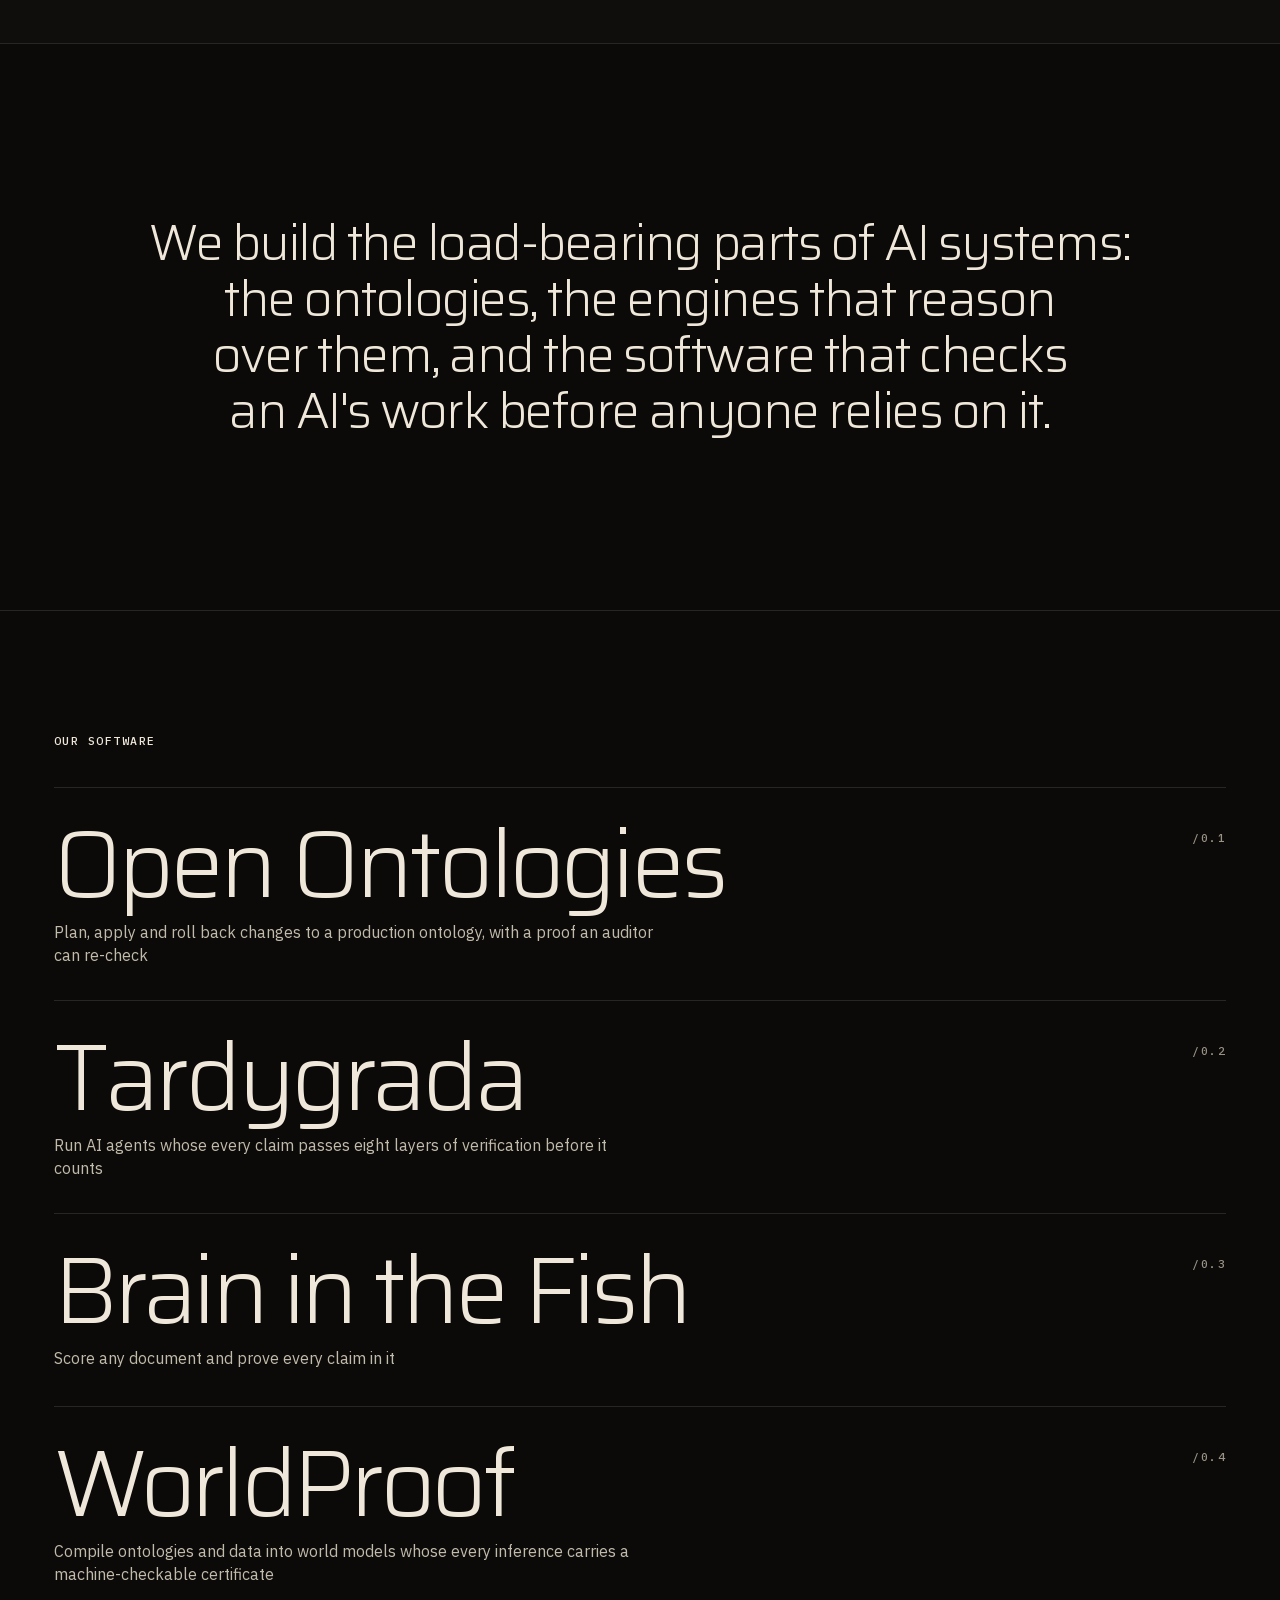
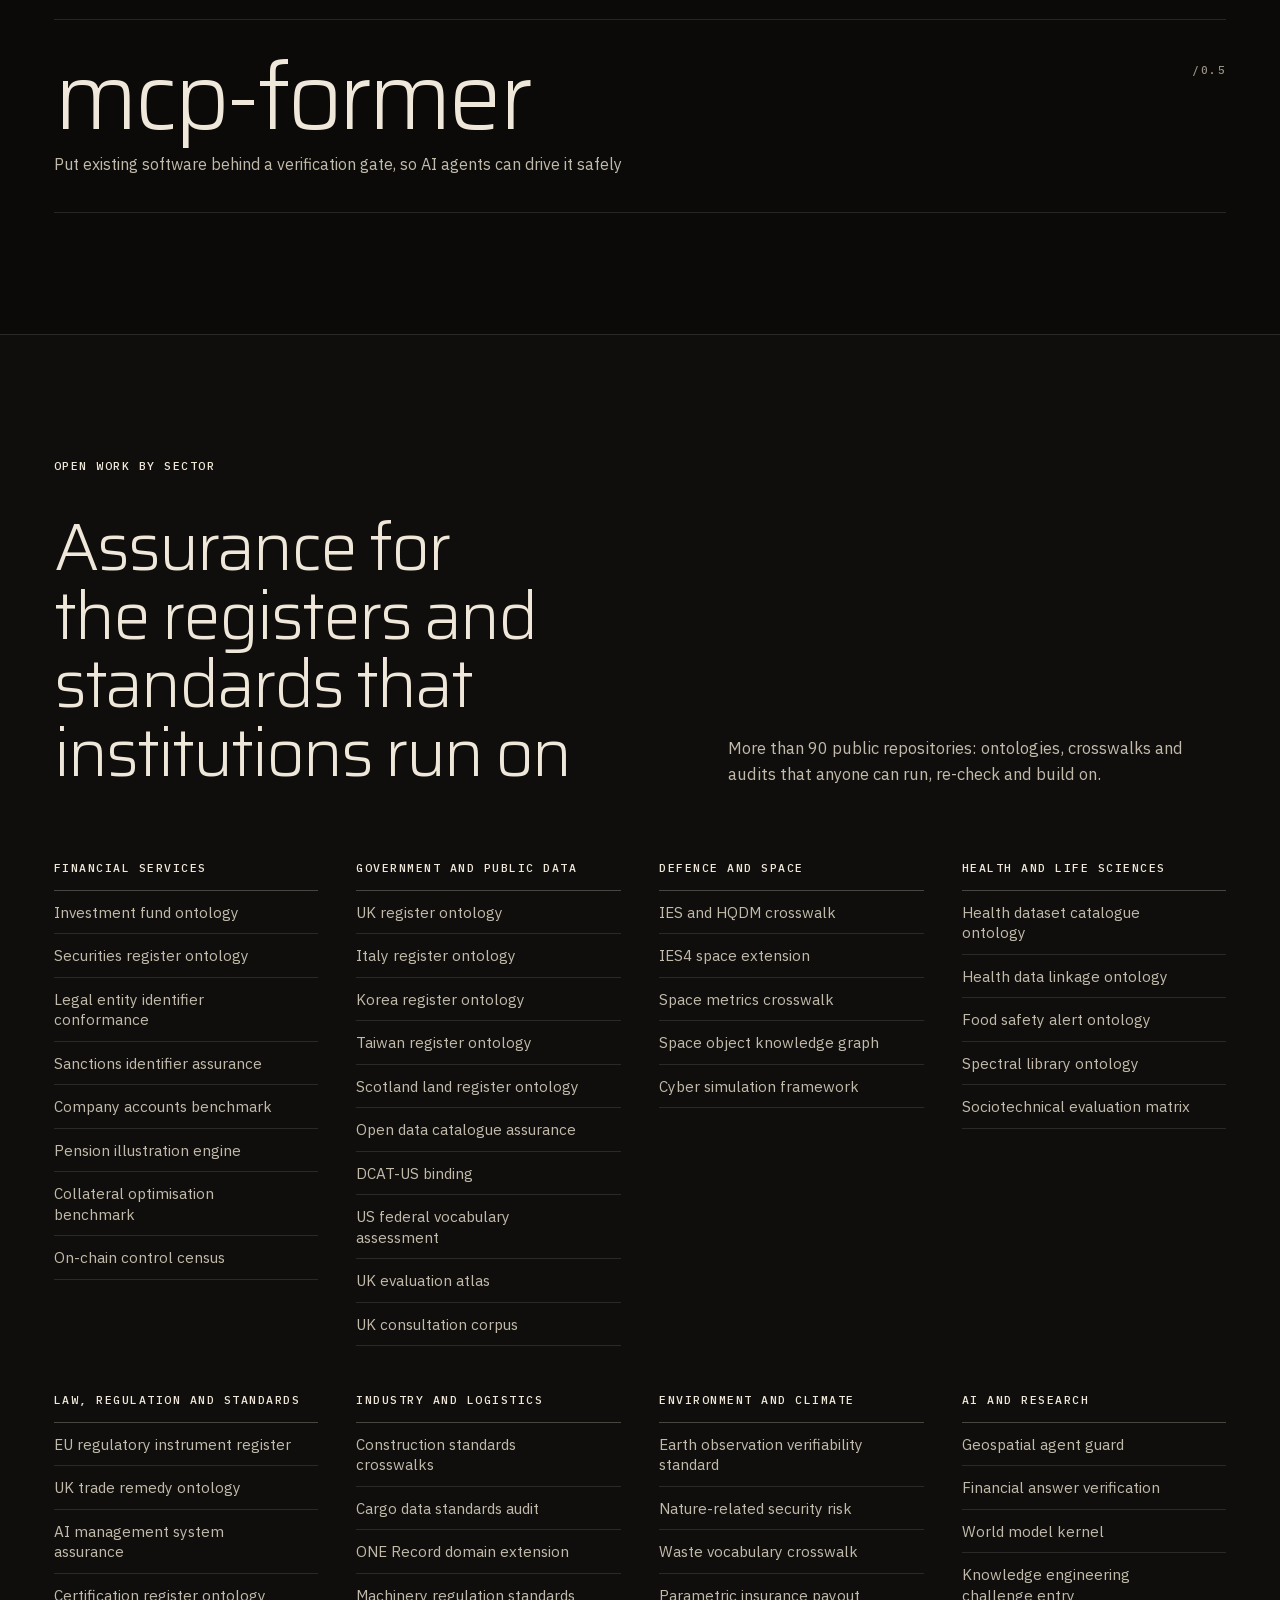
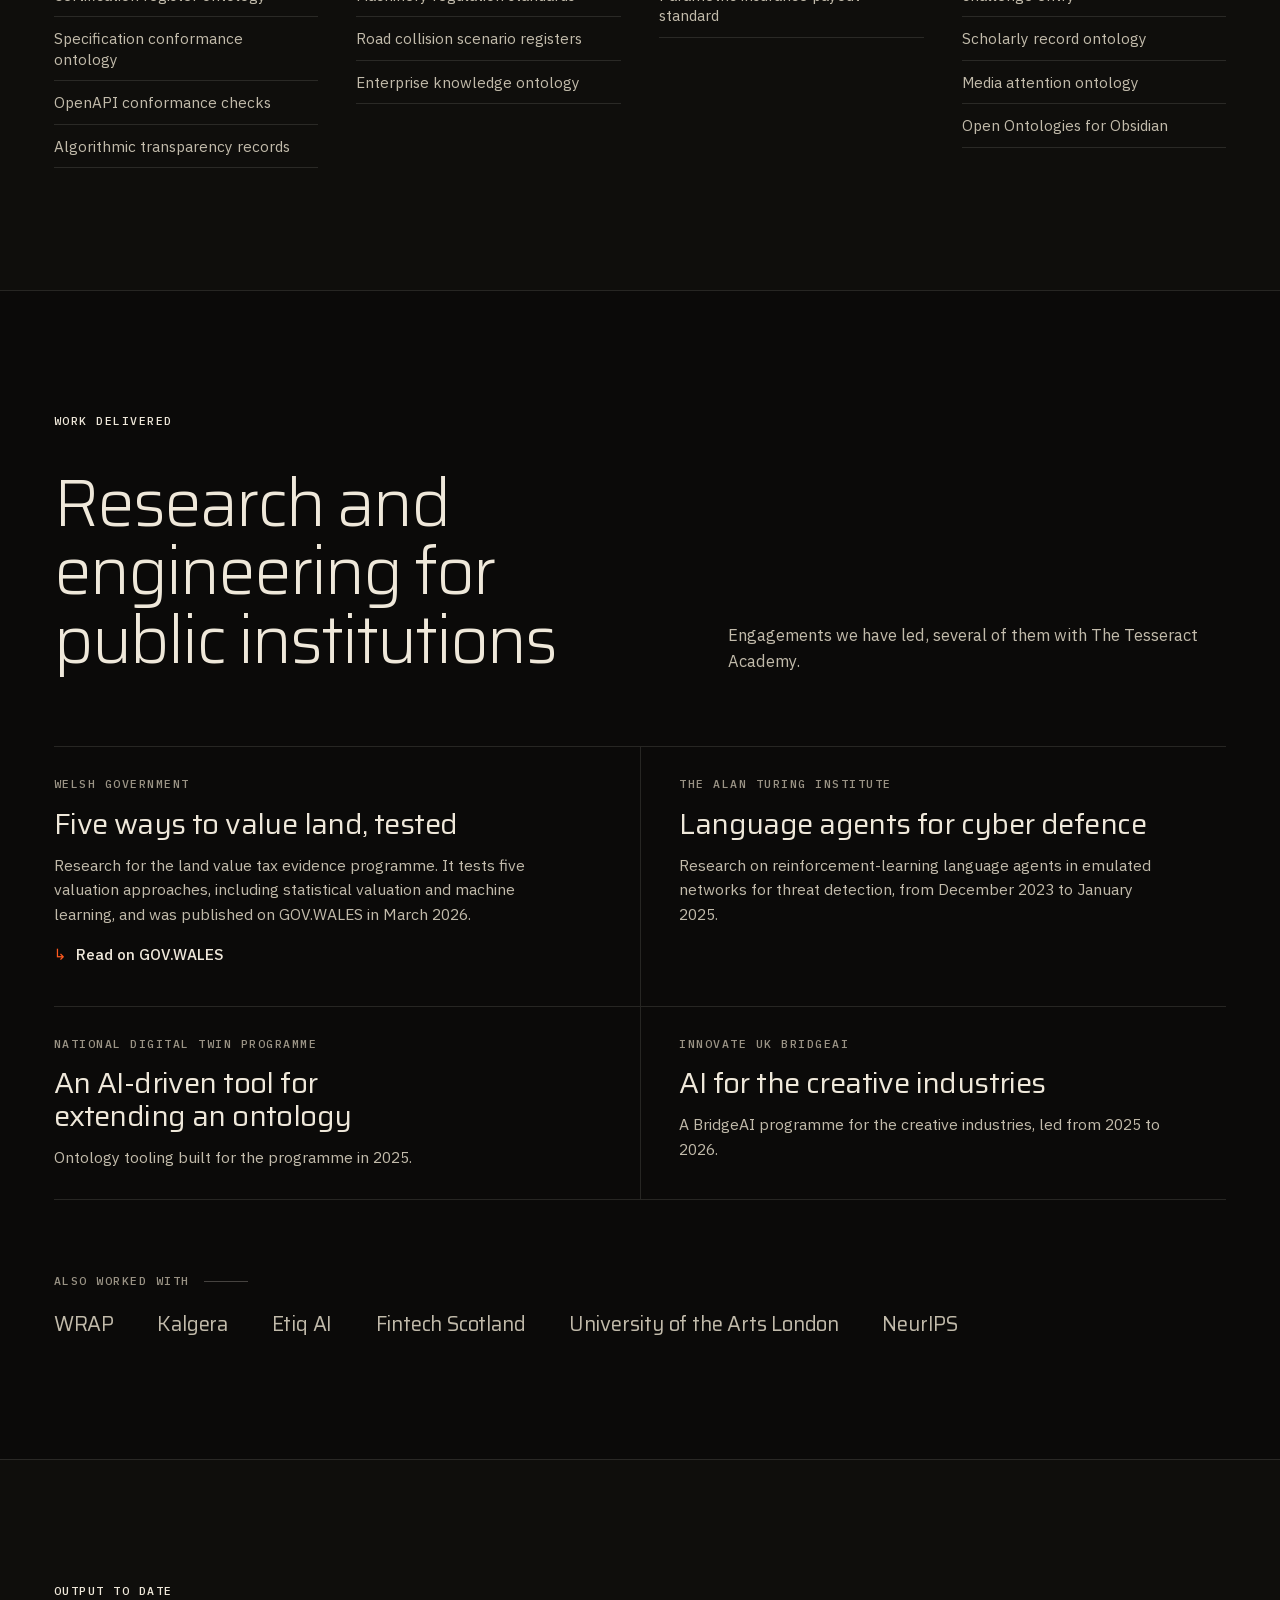
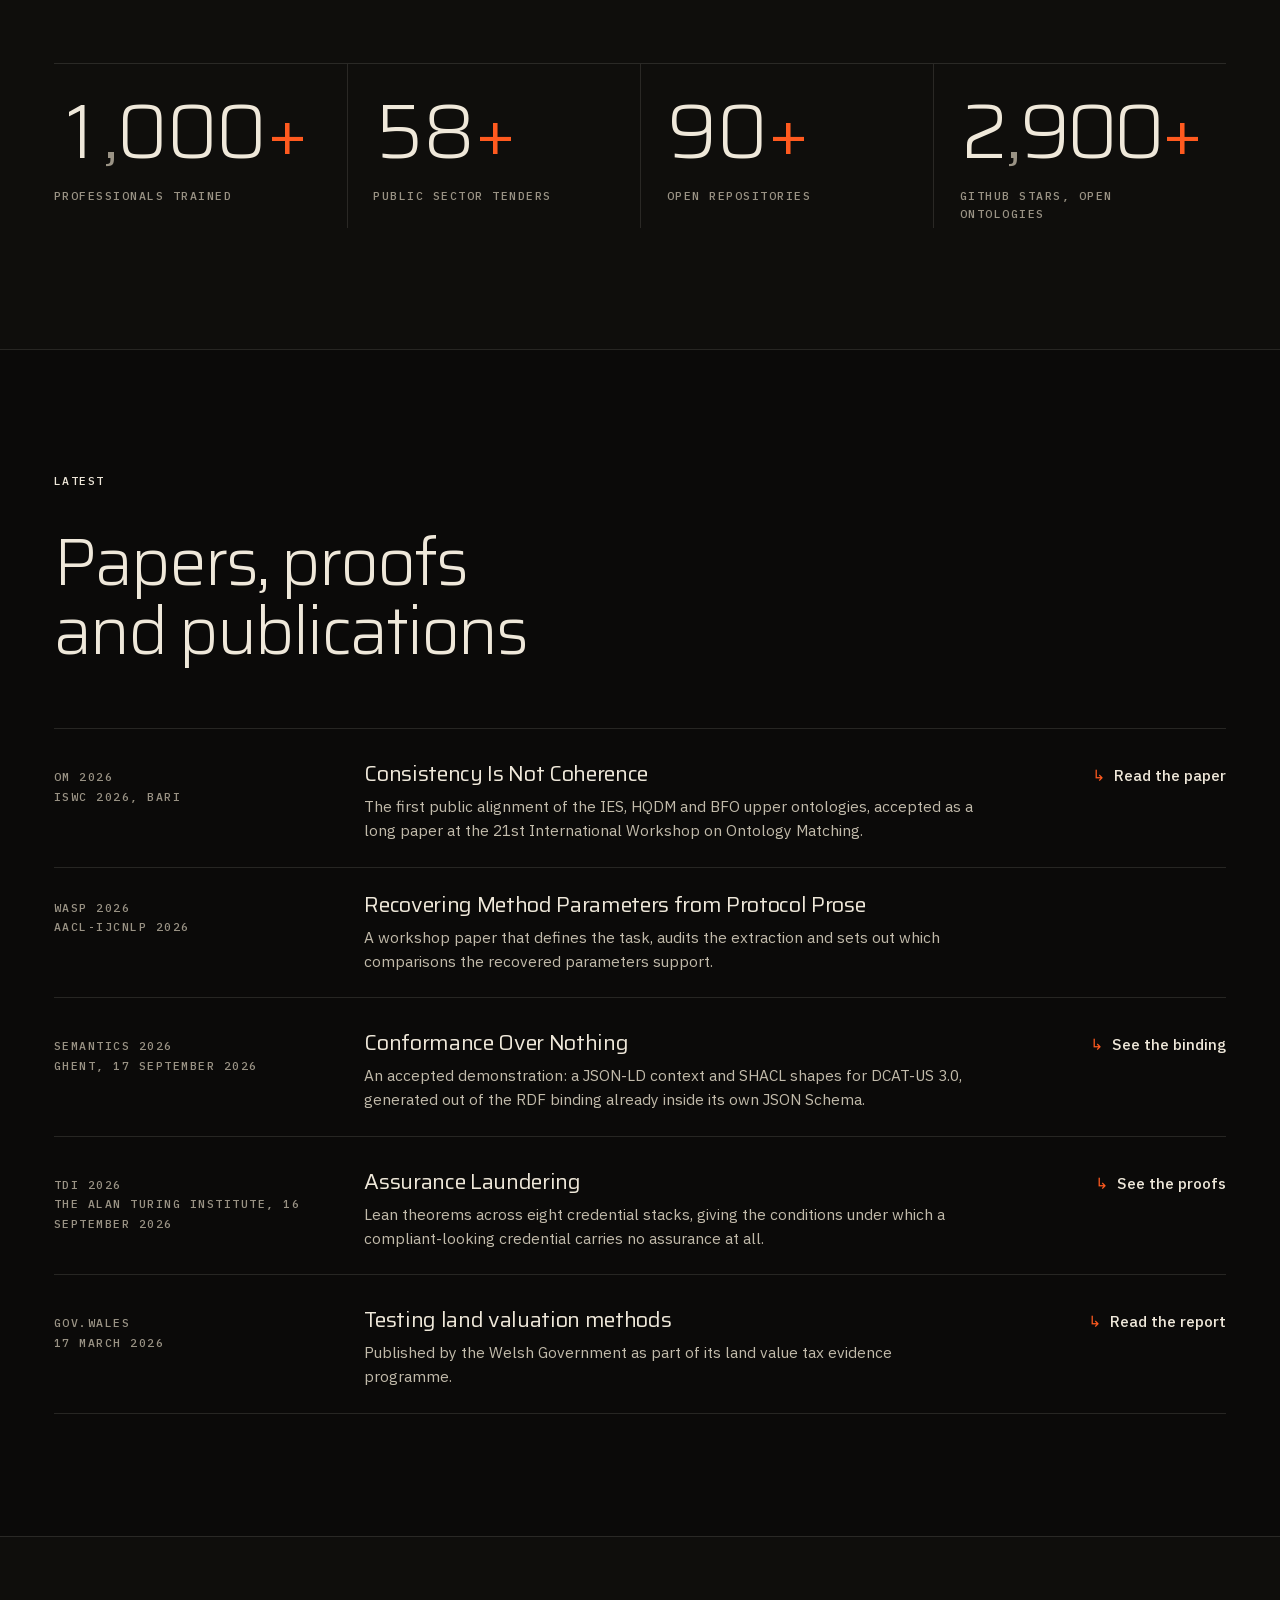
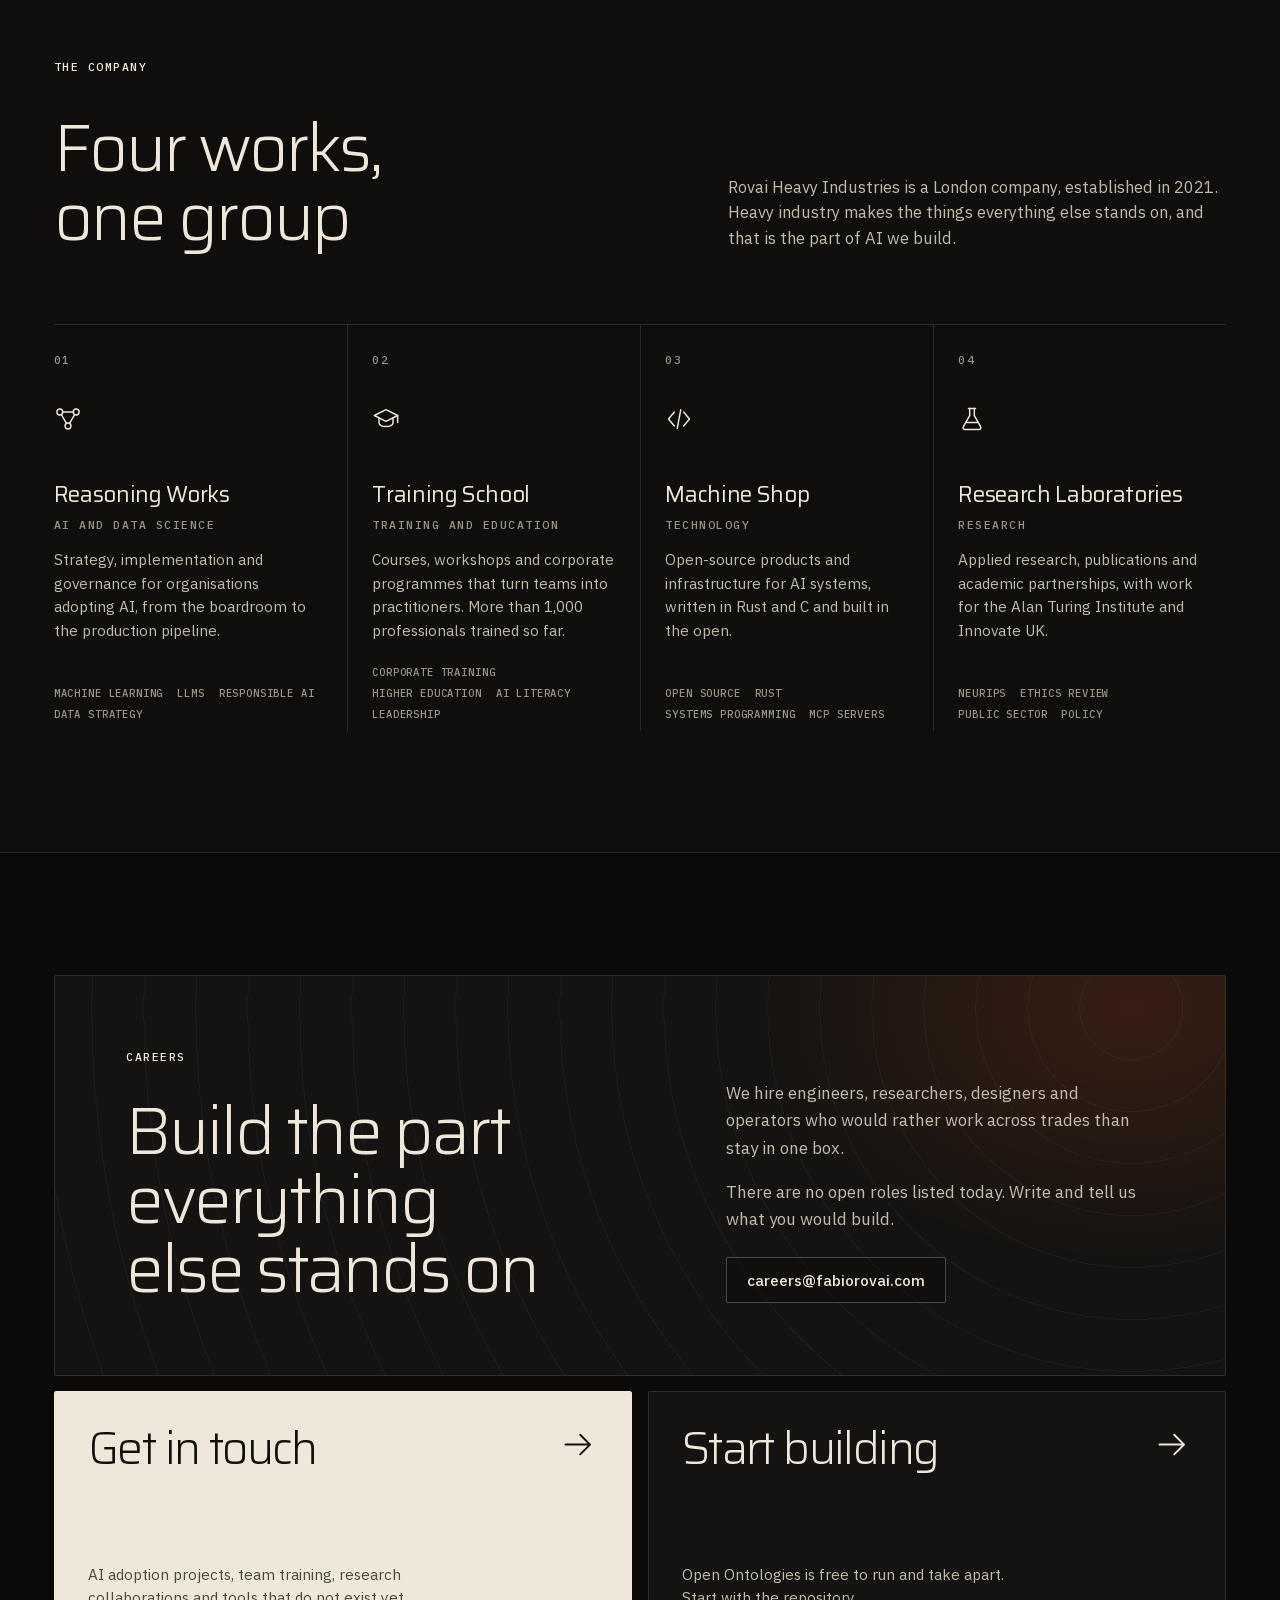
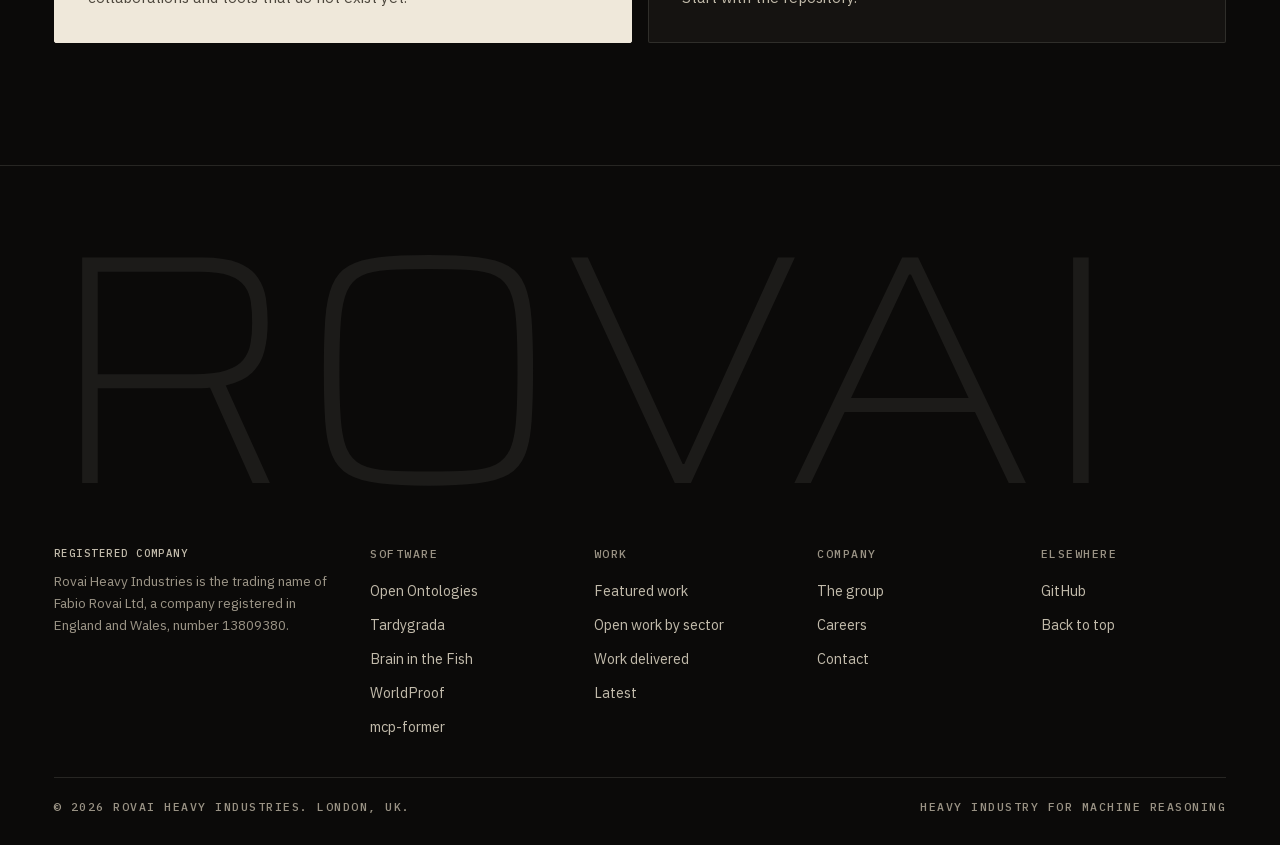
==== commit 8b9a19e8: "Rebrand as Rovai Heavy Industries: new site, software and sector index Co-Authored-By: Claude Fable " ====
--- a/index.html
+++ b/index.html
@@ -1,25 +1,46 @@
 <!DOCTYPE html>
-<html lang="en">
+<html lang="en-GB">
 <head>
     <meta charset="UTF-8">
-    <meta name="viewport" content="width=device-width, initial-scale=1.0">
-    <title>Fabio Rovai Ltd: Technology, Intelligence, Education</title>
-    <meta name="description" content="Fabio Rovai Ltd is a multi-venture company working across AI, data science, education, open-source technology, and research.">
-    <link rel="preconnect" href="https://fonts.googleapis.com">
-    <link rel="preconnect" href="https://fonts.gstatic.com" crossorigin>
-    <link href="https://fonts.googleapis.com/css2?family=Inter:wght@300;400;500;600;700&display=swap" rel="stylesheet">
+    <meta name="viewport" content="width=device-width, initial-scale=1">
+    <title>Rovai Heavy Industries | Heavy industry for machine reasoning</title>
+    <meta name="description" content="Rovai Heavy Industries builds ontologies, reasoning engines and verification software for AI systems that have to be right. London.">
+    <meta name="theme-color" content="#0b0a09">
+    <link rel="canonical" href="https://fabiorovai.com/">
+
+    <meta property="og:type" content="website">
+    <meta property="og:site_name" content="Rovai Heavy Industries">
+    <meta property="og:title" content="Rovai Heavy Industries">
+    <meta property="og:description" content="Heavy industry for machine reasoning. Ontologies, reasoning engines and verification tools, built in London.">
+    <meta property="og:url" content="https://fabiorovai.com/">
+    <meta property="og:image" content="https://fabiorovai.com/assets/og.jpg">
+    <meta property="og:image:width" content="1200">
+    <meta property="og:image:height" content="630">
+    <meta property="og:image:alt" content="Rovai Heavy Industries: heavy industry for machine reasoning, set over an abstract field of contour lines that glow orange round a hot centre.">
+    <meta name="twitter:card" content="summary_large_image">
+    <meta name="twitter:title" content="Rovai Heavy Industries">
+    <meta name="twitter:description" content="Heavy industry for machine reasoning. Ontologies, reasoning engines and verification tools, built in London.">
+    <meta name="twitter:image" content="https://fabiorovai.com/assets/og.jpg">
+
     <link rel="icon" href="/favicon.svg" type="image/svg+xml">
-    <link rel="stylesheet" href="style.css">
-    <link rel="canonical" href="https://fabiorovai.com/">
+    <link rel="preload" href="/assets/fonts/saira-var.woff2" as="font" type="font/woff2" crossorigin>
+    <link rel="preload" href="/assets/fonts/plex-sans-var.woff2" as="font" type="font/woff2" crossorigin>
+    <link rel="stylesheet" href="/assets/rovai.css">
+    <script>document.documentElement.classList.add('js');</script>
 
     <script type="application/ld+json">
     {
       "@context": "https://schema.org",
       "@type": "Organization",
       "@id": "https://fabiorovai.com/#organization",
-      "name": "Fabio Rovai Ltd",
+      "name": "Rovai Heavy Industries",
+      "legalName": "Fabio Rovai Ltd",
+      "alternateName": "Fabio Rovai Ltd",
       "url": "https://fabiorovai.com/",
-      "description": "Fabio Rovai Ltd is a multi-venture company working across AI, data science, education, open-source technology, and research.",
+      "logo": "https://fabiorovai.com/assets/mark.png",
+      "image": "https://fabiorovai.com/assets/og.jpg",
+      "description": "Rovai Heavy Industries builds ontologies, reasoning engines and verification software for AI systems that have to be right. London.",
+      "foundingDate": "2021",
       "address": {
         "@type": "PostalAddress",
         "addressLocality": "London",
@@ -45,271 +66,402 @@
     }
     </script>
 </head>
-<body>
-
-    <nav class="nav">
-        <div class="nav-inner">
-            <a href="#" class="nav-logo">Fabio Rovai <span>Ltd</span></a>
-            <button class="nav-toggle" aria-label="Menu">
-                <span></span><span></span><span></span>
-            </button>
-            <ul class="nav-links">
-                <li><a href="#ventures">Ventures</a></li>
-                <li><a href="#technology">Technology</a></li>
-                <li><a href="#about">About</a></li>
-                <li><a href="/about/">Fabio Rovai</a></li>
-                <li><a href="#careers">Careers</a></li>
-                <li><a href="#contact" class="nav-cta">Get in Touch</a></li>
-            </ul>
+<body class="page-home">
+
+    <a class="skip" href="#main">Skip to content</a>
+
+    <header class="nav" id="nav">
+        <div class="nav-bar">
+            <a class="brand" href="#top" aria-label="Rovai Heavy Industries, home">
+                <svg class="brand-nut" viewBox="0 0 24 24" aria-hidden="true"><path fill="currentColor" fill-rule="evenodd" d="M22 12l-5 8.66H7L2 12l5-8.66h10zM12 7.8a4.2 4.2 0 1 0 0 8.4 4.2 4.2 0 0 0 0-8.4z"/></svg>
+                <span class="brand-name">Rovai <span>Heavy Industries</span></span>
+            </a>
+            <nav aria-label="Primary">
+                <ul class="nav-links" id="nav-links">
+                    <li><a href="#software">Software</a></li>
+                    <li><a href="#sectors">Sectors</a></li>
+                    <li><a href="#work">Work</a></li>
+                    <li><a href="#latest">Latest</a></li>
+                    <li><a href="#company">Company</a></li>
+                    <li><a href="#careers">Careers</a></li>
+                    <li><a href="#contact" class="nav-cta">Get in touch</a></li>
+                </ul>
+            </nav>
+            <button class="nav-toggle" type="button" aria-label="Menu" aria-expanded="false" aria-controls="nav-links"><i></i><i></i></button>
         </div>
-    </nav>
-
-    <header class="hero">
-        <div class="hero-inner">
-            <p class="hero-tag">Technology &middot; Intelligence &middot; Education</p>
-            <h1>We build things that <br class="desktop-only">make industries smarter.</h1>
-            <p class="hero-sub">Fabio Rovai Ltd is a multi-venture company working across artificial intelligence, education, open-source technology, and applied research.</p>
-            <div class="hero-actions">
-                <a href="#ventures" class="btn btn-primary">Our Ventures</a>
-                <a href="#contact" class="btn btn-outline">Work With Us</a>
+        <div class="nav-progress" aria-hidden="true"></div>
+    </header>
+
+    <main id="main">
+
+        <section class="hero" data-field>
+            <canvas class="hero-gl" aria-hidden="true"></canvas>
+            <div class="hero-inner">
+                <p class="hero-eyebrow mono">Rovai Heavy Industries</p>
+                <h1 class="hero-line">Heavy industry for machine reasoning</h1>
+                <p class="hero-sub">Ontologies, reasoning engines and verification software for AI systems that have to be right.</p>
+                <div class="hero-actions">
+                    <a href="#software" class="btn btn-molten">Our software <svg viewBox="0 0 24 24" fill="none" stroke="currentColor" stroke-linecap="round" stroke-linejoin="round" aria-hidden="true"><path d="M4 12h15M13 6l6 6-6 6"/></svg></a>
+                    <a href="#contact" class="btn btn-steel">Get in touch</a>
+                </div>
             </div>
+            <p class="hero-cue mono" aria-hidden="true">Scroll<i></i></p>
+        </section>
+
+        <div class="floor">
+
+            <section class="featured" id="featured">
+                <div class="wrap featured-head">
+                    <h2 class="mono">Featured work</h2>
+                    <div class="chips"><button class="chip" type="button" data-go="f-oo" aria-current="true">Open Ontologies</button><button class="chip" type="button" data-go="f-tardygrada" aria-current="false">Tardygrada</button><button class="chip" type="button" data-go="f-bitf" aria-current="false">Brain in the Fish</button><button class="chip" type="button" data-go="f-ies" aria-current="false">IES and HQDM</button><button class="chip" type="button" data-go="f-laundering" aria-current="false">Assurance Laundering</button><button class="chip" type="button" data-go="f-dcat" aria-current="false">DCAT-US</button><button class="chip" type="button" data-go="f-land" aria-current="false">Land valuation</button><button class="chip" type="button" data-go="f-curriculum" aria-current="false">Curriculum</button></div>
+                </div>
+                <div class="reel">
+                    <article class="feature" id="f-oo">
+                        <div class="feature-art"><svg class="fig" viewBox="0 0 400 400" role="img" aria-label="Three wheels of different sizes turning against one another: the reasoner, the validator and the query engine that Open Ontologies runs in one binary."><g class="run spin fd" style="transform-origin:140px 248px;--t:64s;--d:500"><circle class="b" cx="140" cy="248" r="76" stroke-dasharray="2 10"/><path class="b" d="M140 248H236"/><circle class="bf" cx="236" cy="248" r="2.6"/></g><circle class="a ink" pathLength="1" cx="140" cy="248" r="96" style="--d:0"/><circle class="bf fd" cx="140" cy="248" r="2" style="--d:500"/><g class="run spin rev fd" style="transform-origin:288.5px 194px;--t:41.33s;--d:750"><circle class="b" cx="288.5" cy="194" r="46" stroke-dasharray="2 10"/><path class="b" d="M288.5 194H350.5"/><circle class="bf" cx="350.5" cy="194" r="2.6"/></g><circle class="a ink" pathLength="1" cx="288.5" cy="194" r="62" style="--d:250"/><circle class="bf fd" cx="288.5" cy="194" r="2" style="--d:750"/><g class="run spin fd" style="transform-origin:314.9px 95.5px;--t:26.67s;--d:1000"><circle class="b" cx="314.9" cy="95.5" r="26" stroke-dasharray="2 10"/><path class="b" d="M314.9 95.5H354.9"/><circle class="bf" cx="354.9" cy="95.5" r="2.6"/></g><circle class="a ink" pathLength="1" cx="314.9" cy="95.5" r="40" style="--d:500"/><circle class="bf fd" cx="314.9" cy="95.5" r="2" style="--d:1000"/><circle class="hf fd run beat" cx="230.2" cy="215.2" r="3.4" style="--d:1300"/><circle class="hf fd run beat" cx="304.5" cy="134.1" r="3.4" style="--d:1500;animation-delay:-1.6s"/><text class="fd" x="44" y="372" style="--d:1500">Reasoner / OWL 2 DL</text><text class="fd" x="356" y="282" text-anchor="end" style="--d:1600">Validator / SHACL</text><text class="fd" x="262" y="62" text-anchor="end" style="--d:1700">Query / SPARQL</text></svg></div>
+                        <a class="feature-link" href="https://github.com/fabio-rovai/open-ontologies" target="_blank" rel="noopener">
+                            <div class="feature-tag">
+                                <p class="mono">Open Ontologies</p>
+                                <h3 class="feature-title">The ontology engine built for AI agents</h3>
+                                <p class="feature-text">OWL 2 DL reasoning, SHACL validation and SPARQL in one Rust binary, served over MCP.</p>
+                            </div>
+                            <span class="feature-go">View on GitHub</span>
+                        </a>
+                    </article>
+                    <article class="feature" id="f-tardygrada">
+                        <div class="feature-art"><svg class="fig" viewBox="0 0 400 400" role="img" aria-label="Eight concentric rings with a point travelling from the outside to the centre: a claim passing the eight verification layers of Tardygrada."><path class="b fd" d="M8 200H180" stroke-dasharray="2 7" style="--d:900"/><path class="b fd" d="M220 200H392" style="--d:900"/><circle class="b ink run ring" pathLength="1" cx="200" cy="200" r="144" style="--d:0;--k:1.12"/><circle class="b ink run ring" pathLength="1" cx="200" cy="200" r="126.5" style="--d:90;--k:1.53"/><circle class="b ink run ring" pathLength="1" cx="200" cy="200" r="109" style="--d:180;--k:1.94"/><circle class="b ink run ring" pathLength="1" cx="200" cy="200" r="91.5" style="--d:270;--k:2.34"/><circle class="b ink run ring" pathLength="1" cx="200" cy="200" r="74" style="--d:360;--k:2.75"/><circle class="b ink run ring" pathLength="1" cx="200" cy="200" r="56.5" style="--d:450;--k:3.16"/><circle class="b ink run ring" pathLength="1" cx="200" cy="200" r="39" style="--d:540;--k:3.57"/><circle class="b ink run ring" pathLength="1" cx="200" cy="200" r="21.5" style="--d:630;--k:3.98"/><circle class="hf fd" cx="200" cy="200" r="3.2" style="--d:1100"/><g class="run probe" style="transform-origin:200px 200px"><circle class="hf" cx="200" cy="200" r="4"/><circle class="h" cx="200" cy="200" r="9" style="opacity:.4"/></g><text class="fd" x="8" y="189" style="--d:1300">Claim</text><text class="fd" x="392" y="189" text-anchor="end" style="--d:1400">Verdict</text></svg></div>
+                        <a class="feature-link" href="https://github.com/fabio-rovai/tardygrada" target="_blank" rel="noopener">
+                            <div class="feature-tag">
+                                <p class="mono">Tardygrada</p>
+                                <h3 class="feature-title">A verified runtime for AI agents</h3>
+                                <p class="feature-text">Every claim passes eight layers of verification before it counts. No LLM judges an LLM.</p>
+                            </div>
+                            <span class="feature-go">View on GitHub</span>
+                        </a>
+                    </article>
+                    <article class="feature" id="f-bitf">
+                        <div class="feature-art"><svg class="fig" viewBox="0 0 400 400" role="img" aria-label="Nine lines of a document read from top to bottom, each one marked as proven, with a score filling beneath: how Brain in the Fish checks a document."><path class="b ink run row" pathLength="1" d="M70 84H280" style="--d:0;--k:0.36"/><circle class="b fd run tick" cx="322" cy="84" r="3.5" style="--d:600;--k:0.36"/><path class="b ink run row" pathLength="1" d="M70 110H250" style="--d:70;--k:0.88"/><circle class="b fd run tick" cx="322" cy="110" r="3.5" style="--d:670;--k:0.88"/><path class="b ink run row" pathLength="1" d="M70 136H270" style="--d:140;--k:1.40"/><circle class="b fd run tick" cx="322" cy="136" r="3.5" style="--d:740;--k:1.40"/><path class="b ink run row" pathLength="1" d="M70 162H220" style="--d:210;--k:1.93"/><circle class="b fd run tick" cx="322" cy="162" r="3.5" style="--d:810;--k:1.93"/><path class="b ink run row" pathLength="1" d="M70 188H285" style="--d:280;--k:2.45"/><circle class="b fd run tick" cx="322" cy="188" r="3.5" style="--d:880;--k:2.45"/><path class="b ink run row" pathLength="1" d="M70 214H240" style="--d:350;--k:2.97"/><circle class="b fd run tick" cx="322" cy="214" r="3.5" style="--d:950;--k:2.97"/><path class="b ink run row" pathLength="1" d="M70 240H265" style="--d:420;--k:3.49"/><circle class="b fd run tick" cx="322" cy="240" r="3.5" style="--d:1020;--k:3.49"/><path class="b ink run row" pathLength="1" d="M70 266H210" style="--d:490;--k:4.01"/><circle class="b fd run tick" cx="322" cy="266" r="3.5" style="--d:1090;--k:4.01"/><path class="b ink run row" pathLength="1" d="M70 292H275" style="--d:560;--k:4.53"/><circle class="b fd run tick" cx="322" cy="292" r="3.5" style="--d:1160;--k:4.53"/><path class="h run scan" d="M52 66H348"/><path class="b fd" d="M70 340H330" style="--d:1200"/><path class="h run score" d="M70 340H330" style="transform-origin:70px 340px;stroke-width:2"/><text class="fd" x="70" y="58" style="--d:1300">Document</text><text class="fd" x="322" y="58" text-anchor="middle" style="--d:1400">Proof</text><text class="fd" x="70" y="364" style="--d:1500">Score</text></svg></div>
+                        <a class="feature-link" href="https://github.com/fabio-rovai/brain-in-the-fish" target="_blank" rel="noopener">
+                            <div class="feature-tag">
+                                <p class="mono">Brain in the Fish</p>
+                                <h3 class="feature-title">Score any document. Prove every claim.</h3>
+                                <p class="feature-text">Document verification grounded in an ontology.</p>
+                            </div>
+                            <span class="feature-go">View on GitHub</span>
+                        </a>
+                    </article>
+                    <article class="feature" id="f-ies">
+                        <div class="feature-art"><svg class="fig" viewBox="0 0 400 400" role="img" aria-label="Two columns of terms joined by lines, two of the lines crossing and one term on each side left without a counterpart: a crosswalk between two ontologies."><path class="b ink" pathLength="1" d="M120 80L280 80" style="--d:300"/><path class="h ink" pathLength="1" d="M120 120L280 160" style="--d:420"/><path class="h ink" pathLength="1" d="M120 160L280 120" style="--d:540"/><path class="b ink" pathLength="1" d="M120 200L280 200" style="--d:660"/><path class="h ink" pathLength="1" d="M120 240L280 280" style="--d:780"/><path class="h ink" pathLength="1" d="M120 280L280 240" style="--d:900"/><circle class="bf fd" cx="120" cy="80" r="3" style="--d:0"/><circle class="bf fd" cx="280" cy="80" r="3" style="--d:0"/><circle class="bf fd" cx="120" cy="120" r="3" style="--d:60"/><circle class="bf fd" cx="280" cy="120" r="3" style="--d:60"/><circle class="bf fd" cx="120" cy="160" r="3" style="--d:120"/><circle class="bf fd" cx="280" cy="160" r="3" style="--d:120"/><circle class="bf fd" cx="120" cy="200" r="3" style="--d:180"/><circle class="bf fd" cx="280" cy="200" r="3" style="--d:180"/><circle class="bf fd" cx="120" cy="240" r="3" style="--d:240"/><circle class="bf fd" cx="280" cy="240" r="3" style="--d:240"/><circle class="bf fd" cx="120" cy="280" r="3" style="--d:300"/><circle class="bf fd" cx="280" cy="280" r="3" style="--d:300"/><circle class="bf fd" cx="120" cy="320" r="3" style="--d:360"/><circle class="bf fd" cx="280" cy="320" r="3" style="--d:360"/><circle class="h fd run beat" cx="120" cy="320" r="8" style="--d:1300"/><circle class="h fd run beat" cx="280" cy="320" r="8" style="--d:1400;animation-delay:-1.6s"/><text class="fd" x="120" y="50" text-anchor="middle" style="--d:900">IES</text><text class="fd" x="280" y="50" text-anchor="middle" style="--d:1000">HQDM</text><text class="fd" x="200" y="360" text-anchor="middle" style="--d:1500">No counterpart</text></svg></div>
+                        <a class="feature-link" href="https://github.com/fabio-rovai/ies-hqdm-crosswalk" target="_blank" rel="noopener">
+                            <div class="feature-tag">
+                                <p class="mono">IES and HQDM</p>
+                                <h3 class="feature-title">The first public crosswalk between two 4D defence ontologies</h3>
+                                <p class="feature-text">Correspondences between the UK Information Exchange Standard and HQDM, with a record of where the two diverge.</p>
+                            </div>
+                            <span class="feature-go">View on GitHub</span>
+                        </a>
+                    </article>
+                    <article class="feature" id="f-laundering">
+                        <div class="feature-art"><svg class="fig" viewBox="0 0 400 400" role="img" aria-label="A chain of six rings, one of them broken: the level of assurance a credential really carries is set by its weakest link."><circle class="a ink" pathLength="1" cx="70" cy="200" r="34" style="--d:0"/><circle class="a ink" pathLength="1" cx="122" cy="200" r="34" style="--d:110"/><circle class="a ink" pathLength="1" cx="174" cy="200" r="34" style="--d:220"/><circle class="h fd run beat" cx="226" cy="200" r="34" stroke-dasharray="3 6" style="--d:700"/><circle class="a ink" pathLength="1" cx="278" cy="200" r="34" style="--d:440"/><circle class="a ink" pathLength="1" cx="330" cy="200" r="34" style="--d:550"/><path class="b fd" d="M226 240V262" style="--d:1100"/><text class="fd" x="226" y="280" text-anchor="middle" style="--d:1200">Weakest link</text><path class="b fd" d="M36 138H364" stroke-dasharray="2 7" style="--d:900"/><text class="fd" x="36" y="126" style="--d:1000">Claimed assurance</text></svg></div>
+                        <a class="feature-link" href="https://github.com/fabio-rovai/assurance-laundering" target="_blank" rel="noopener">
+                            <div class="feature-tag">
+                                <p class="mono">Assurance Laundering</p>
+                                <h3 class="feature-title">When a compliant-looking credential carries no assurance</h3>
+                                <p class="feature-text">A cross-standard ontology and machine-checked proofs in Lean 4, presented at TDI 2026 at the Alan Turing Institute.</p>
+                            </div>
+                            <span class="feature-go">View on GitHub</span>
+                        </a>
+                    </article>
+                    <article class="feature" id="f-dcat">
+                        <div class="feature-art"><svg class="fig" viewBox="0 0 400 400" role="img" aria-label="A schema tree on the left becomes three graph statements on the right: a metadata profile bound to RDF from its own schema."><path class="b ink" pathLength="1" d="M70 200L150 120M70 200H150M70 200L150 280" style="--d:0"/><circle class="bf fd" cx="70" cy="200" r="4" style="--d:300"/><circle class="bf fd" cx="150" cy="120" r="3" style="--d:400"/><path class="h fd" d="M166 120H232" stroke-dasharray="2 6" style="--d:800"/><path class="a ink" pathLength="1" d="M250 120H330" style="--d:1000"/><circle class="bf fd" cx="250" cy="120" r="4" style="--d:1100"/><circle class="bf fd" cx="330" cy="120" r="4" style="--d:1200"/><circle class="bf fd" cx="150" cy="200" r="3" style="--d:480"/><path class="h fd" d="M166 200H232" stroke-dasharray="2 6" style="--d:920"/><path class="a ink" pathLength="1" d="M250 200H330" style="--d:1120"/><circle class="bf fd" cx="250" cy="200" r="4" style="--d:1220"/><circle class="bf fd" cx="330" cy="200" r="4" style="--d:1320"/><circle class="bf fd" cx="150" cy="280" r="3" style="--d:560"/><path class="h fd" d="M166 280H232" stroke-dasharray="2 6" style="--d:1040"/><path class="a ink" pathLength="1" d="M250 280H330" style="--d:1240"/><circle class="bf fd" cx="250" cy="280" r="4" style="--d:1340"/><circle class="bf fd" cx="330" cy="280" r="4" style="--d:1440"/><text class="fd" x="70" y="70" style="--d:600">JSON Schema</text><text class="fd" x="330" y="70" text-anchor="end" style="--d:1400">RDF</text></svg></div>
+                        <a class="feature-link" href="https://github.com/fabio-rovai/dcat-us-binding" target="_blank" rel="noopener">
+                            <div class="feature-tag">
+                                <p class="mono">DCAT-US</p>
+                                <h3 class="feature-title">A national metadata profile, validated against its own published artifacts</h3>
+                                <p class="feature-text">A JSON-LD context and SHACL shapes for DCAT-US 3.0, generated from the profile&#x27;s own JSON Schema.</p>
+                            </div>
+                            <span class="feature-go">View on GitHub</span>
+                        </a>
+                    </article>
+                    <article class="feature" id="f-land">
+                        <div class="feature-art"><svg class="fig" viewBox="0 0 400 400" role="img" aria-label="A map of land parcels with one parcel picked out and five marks beneath it: one parcel valued five ways."><path class="a ink" pathLength="1" d="M70 80H330V320H70Z" style="--d:0"/><path class="b ink" pathLength="1" d="M150 80V320M235 80V200M270 200V320M70 160H235M150 200H330M70 255H150M270 262H330" style="--d:400"/><path class="h ink" pathLength="1" d="M150 200H270V320H150Z" style="--d:1100"/><path class="b fd" d="M150 350H168" style="--d:1500;stroke-width:2"/><path class="b fd" d="M176 350H194" style="--d:1590;stroke-width:2"/><path class="h fd" d="M202 350H220" style="--d:1680;stroke-width:2"/><path class="b fd" d="M228 350H246" style="--d:1770;stroke-width:2"/><path class="b fd" d="M254 350H272" style="--d:1860;stroke-width:2"/><text class="fd" x="70" y="62" style="--d:900">Parcels</text><text class="fd" x="150" y="374" style="--d:1900">Five methods</text></svg></div>
+                        <a class="feature-link" href="https://www.gov.wales/testing-land-valuation-methods-tesseract-academy" target="_blank" rel="noopener">
+                            <div class="feature-tag">
+                                <p class="mono">Land valuation</p>
+                                <h3 class="feature-title">Five ways to value land, tested for the Welsh Government</h3>
+                                <p class="feature-text">Research for the land value tax evidence programme, published on GOV.WALES in March 2026.</p>
+                            </div>
+                            <span class="feature-go">Read on GOV.WALES</span>
+                        </a>
+                    </article>
+                    <article class="feature" id="f-curriculum">
+                        <div class="feature-art"><svg class="fig" viewBox="0 0 400 400" role="img" aria-label="Nine rows of dots, 147 in all: nine courses and their lessons."><path class="a fd" d="M70 92H294" stroke-dasharray="0.1 13.9" style="--d:200;stroke-width:4"/><path class="a fd" d="M70 120H266" stroke-dasharray="0.1 13.9" style="--d:310;stroke-width:4"/><path class="a fd" d="M70 148H308" stroke-dasharray="0.1 13.9" style="--d:420;stroke-width:4"/><path class="a fd" d="M70 176H252" stroke-dasharray="0.1 13.9" style="--d:530;stroke-width:4"/><path class="a fd" d="M70 204H280" stroke-dasharray="0.1 13.9" style="--d:640;stroke-width:4"/><path class="a fd" d="M70 232H322" stroke-dasharray="0.1 13.9" style="--d:750;stroke-width:4"/><path class="a fd" d="M70 260H266" stroke-dasharray="0.1 13.9" style="--d:860;stroke-width:4"/><path class="a fd" d="M70 288H294" stroke-dasharray="0.1 13.9" style="--d:970;stroke-width:4"/><path class="a fd" d="M70 316H280" stroke-dasharray="0.1 13.9" style="--d:1080;stroke-width:4"/><text class="fd" x="70" y="62" style="--d:0">Nine courses</text><text class="fd" x="330" y="62" text-anchor="end" style="--d:1300">147 lessons</text><path class="h fd" d="M70 352H330" style="--d:1400"/></svg></div>
+                        <a class="feature-link" href="https://github.com/fabio-rovai/ontology-curriculum" target="_blank" rel="noopener">
+                            <div class="feature-tag">
+                                <p class="mono">Curriculum</p>
+                                <h3 class="feature-title">An ontology engineering curriculum, published as an ontology</h3>
+                                <p class="feature-text">Nine free courses and 147 lessons in OWL 2 and SKOS, each crosswalked to the standards it teaches.</p>
+                            </div>
+                            <span class="feature-go">View on GitHub</span>
+                        </a>
+                    </article>
+                </div>
+            </section>
+
+            <section class="statement" aria-label="What we build">
+                <div class="wrap">
+                    <p class="statement-text">We build the load-bearing parts of AI systems: the ontologies, the engines that reason over them, and the software that checks an AI's work before anyone relies on it.</p>
+                </div>
+            </section>
+
+            <section class="bay" id="software">
+                <div class="wrap">
+                    <h2 class="bay-rule mono"><b>Our software</b></h2>
+                    <ul class="wares">
+                        <li class="reveal" style="--i:0"><a class="ware" href="https://github.com/fabio-rovai/open-ontologies" target="_blank" rel="noopener"><span class="ware-name">Open Ontologies</span><span class="ware-no mono">/0.1</span><span class="ware-desc">Plan, apply and roll back changes to a production ontology, with a proof an auditor can re-check</span><svg class="ware-go" viewBox="0 0 24 24" fill="none" stroke="currentColor" stroke-linecap="round" stroke-linejoin="round" aria-hidden="true"><path d="M4 12h15M13 6l6 6-6 6"/></svg></a></li>
+                        <li class="reveal" style="--i:1"><a class="ware" href="https://github.com/fabio-rovai/tardygrada" target="_blank" rel="noopener"><span class="ware-name">Tardygrada</span><span class="ware-no mono">/0.2</span><span class="ware-desc">Run AI agents whose every claim passes eight layers of verification before it counts</span><svg class="ware-go" viewBox="0 0 24 24" fill="none" stroke="currentColor" stroke-linecap="round" stroke-linejoin="round" aria-hidden="true"><path d="M4 12h15M13 6l6 6-6 6"/></svg></a></li>
+                        <li class="reveal" style="--i:2"><a class="ware" href="https://github.com/fabio-rovai/brain-in-the-fish" target="_blank" rel="noopener"><span class="ware-name">Brain in the Fish</span><span class="ware-no mono">/0.3</span><span class="ware-desc">Score any document and prove every claim in it</span><svg class="ware-go" viewBox="0 0 24 24" fill="none" stroke="currentColor" stroke-linecap="round" stroke-linejoin="round" aria-hidden="true"><path d="M4 12h15M13 6l6 6-6 6"/></svg></a></li>
+                        <li class="reveal" style="--i:0"><a class="ware" href="https://github.com/fabio-rovai/worldproof" target="_blank" rel="noopener"><span class="ware-name">WorldProof</span><span class="ware-no mono">/0.4</span><span class="ware-desc">Compile ontologies and data into world models whose every inference carries a machine-checkable certificate</span><svg class="ware-go" viewBox="0 0 24 24" fill="none" stroke="currentColor" stroke-linecap="round" stroke-linejoin="round" aria-hidden="true"><path d="M4 12h15M13 6l6 6-6 6"/></svg></a></li>
+                        <li class="reveal" style="--i:1"><a class="ware" href="https://github.com/fabio-rovai/mcp-former" target="_blank" rel="noopener"><span class="ware-name">mcp-former</span><span class="ware-no mono">/0.5</span><span class="ware-desc">Put existing software behind a verification gate, so AI agents can drive it safely</span><svg class="ware-go" viewBox="0 0 24 24" fill="none" stroke="currentColor" stroke-linecap="round" stroke-linejoin="round" aria-hidden="true"><path d="M4 12h15M13 6l6 6-6 6"/></svg></a></li>
+                    </ul>
+                </div>
+            </section>
+
+            <section class="bay bay-alt" id="sectors">
+                <div class="wrap">
+                    <header class="bay-head">
+                        <p class="bay-rule mono"><b>Open work by sector</b></p>
+                        <h2 class="display reveal">Assurance for the registers and standards that institutions run on</h2>
+                        <p class="lede reveal" style="--i:1">More than 90 public repositories: ontologies, crosswalks and audits that anyone can run, re-check and build on.</p>
+                    </header>
+                    <div class="sectors">
+                        <div class="sector reveal" style="--i:0">
+                            <h3 class="mono">Financial services</h3>
+                            <ul><li><a href="https://github.com/fabio-rovai/investment-fund-ontology" target="_blank" rel="noopener">Investment fund ontology</a></li><li><a href="https://github.com/fabio-rovai/securities-register-ontology" target="_blank" rel="noopener">Securities register ontology</a></li><li><a href="https://github.com/fabio-rovai/iso17442" target="_blank" rel="noopener">Legal entity identifier conformance</a></li><li><a href="https://github.com/fabio-rovai/opensanctions-identifier-assurance" target="_blank" rel="noopener">Sanctions identifier assurance</a></li><li><a href="https://github.com/fabio-rovai/ixbrl-disclosure-benchmark" target="_blank" rel="noopener">Company accounts benchmark</a></li><li><a href="https://github.com/fabio-rovai/pension-illustration-lab" target="_blank" rel="noopener">Pension illustration engine</a></li><li><a href="https://github.com/fabio-rovai/qollateral" target="_blank" rel="noopener">Collateral optimisation benchmark</a></li><li><a href="https://github.com/fabio-rovai/chain-control-ontology" target="_blank" rel="noopener">On-chain control census</a></li></ul>
+                        </div>
+                        <div class="sector reveal" style="--i:1">
+                            <h3 class="mono">Government and public data</h3>
+                            <ul><li><a href="https://github.com/fabio-rovai/uk-register-ontology" target="_blank" rel="noopener">UK register ontology</a></li><li><a href="https://github.com/fabio-rovai/italy-register-ontology" target="_blank" rel="noopener">Italy register ontology</a></li><li><a href="https://github.com/fabio-rovai/korea-register-ontology" target="_blank" rel="noopener">Korea register ontology</a></li><li><a href="https://github.com/fabio-rovai/taiwan-register-ontology" target="_blank" rel="noopener">Taiwan register ontology</a></li><li><a href="https://github.com/fabio-rovai/scotland-land-register-ontology" target="_blank" rel="noopener">Scotland land register ontology</a></li><li><a href="https://github.com/fabio-rovai/open-data-catalog-ontology" target="_blank" rel="noopener">Open data catalogue assurance</a></li><li><a href="https://github.com/fabio-rovai/dcat-us-binding" target="_blank" rel="noopener">DCAT-US binding</a></li><li><a href="https://github.com/fabio-rovai/semantic-asset-register" target="_blank" rel="noopener">US federal vocabulary assessment</a></li><li><a href="https://github.com/fabio-rovai/uk-evaluation-atlas" target="_blank" rel="noopener">UK evaluation atlas</a></li><li><a href="https://github.com/fabio-rovai/uk-consultation-corpus" target="_blank" rel="noopener">UK consultation corpus</a></li></ul>
+                        </div>
+                        <div class="sector reveal" style="--i:2">
+                            <h3 class="mono">Defence and space</h3>
+                            <ul><li><a href="https://github.com/fabio-rovai/ies-hqdm-crosswalk" target="_blank" rel="noopener">IES and HQDM crosswalk</a></li><li><a href="https://github.com/fabio-rovai/ies4-space" target="_blank" rel="noopener">IES4 space extension</a></li><li><a href="https://github.com/fabio-rovai/space-metrics-crosswalk" target="_blank" rel="noopener">Space metrics crosswalk</a></li><li><a href="https://github.com/fabio-rovai/neurosymbolic-space-kg" target="_blank" rel="noopener">Space object knowledge graph</a></li><li><a href="https://github.com/fabio-rovai/CyberSim-LLM-Driven-Cybersecurity-Simulation-Framework" target="_blank" rel="noopener">Cyber simulation framework</a></li></ul>
+                        </div>
+                        <div class="sector reveal" style="--i:3">
+                            <h3 class="mono">Health and life sciences</h3>
+                            <ul><li><a href="https://github.com/fabio-rovai/health-dataset-catalogue-ontology" target="_blank" rel="noopener">Health dataset catalogue ontology</a></li><li><a href="https://github.com/fabio-rovai/health-data-linkage-ontology" target="_blank" rel="noopener">Health data linkage ontology</a></li><li><a href="https://github.com/fabio-rovai/biosurveillance-ontology" target="_blank" rel="noopener">Food safety alert ontology</a></li><li><a href="https://github.com/fabio-rovai/spectral-library-ontology" target="_blank" rel="noopener">Spectral library ontology</a></li><li><a href="https://github.com/fabio-rovai/sociotechnical-matrix-assurance" target="_blank" rel="noopener">Sociotechnical evaluation matrix</a></li></ul>
+                        </div>
+                        <div class="sector reveal" style="--i:0">
+                            <h3 class="mono">Law, regulation and standards</h3>
+                            <ul><li><a href="https://github.com/fabio-rovai/regulatory-instrument-register" target="_blank" rel="noopener">EU regulatory instrument register</a></li><li><a href="https://github.com/fabio-rovai/trade-remedy-ontology" target="_blank" rel="noopener">UK trade remedy ontology</a></li><li><a href="https://github.com/fabio-rovai/ai-management-system-assurance" target="_blank" rel="noopener">AI management system assurance</a></li><li><a href="https://github.com/fabio-rovai/certification-register-ontology" target="_blank" rel="noopener">Certification register ontology</a></li><li><a href="https://github.com/fabio-rovai/specification-conformance-ontology" target="_blank" rel="noopener">Specification conformance ontology</a></li><li><a href="https://github.com/fabio-rovai/oascheck" target="_blank" rel="noopener">OpenAPI conformance checks</a></li><li><a href="https://github.com/fabio-rovai/uk-algorithmic-transparency" target="_blank" rel="noopener">Algorithmic transparency records</a></li></ul>
+                        </div>
+                        <div class="sector reveal" style="--i:1">
+                            <h3 class="mono">Industry and logistics</h3>
+                            <ul><li><a href="https://github.com/fabio-rovai/construction-standards-crosswalks" target="_blank" rel="noopener">Construction standards crosswalks</a></li><li><a href="https://github.com/fabio-rovai/cargo-semantics" target="_blank" rel="noopener">Cargo data standards audit</a></li><li><a href="https://github.com/fabio-rovai/onerecord-domain-extension" target="_blank" rel="noopener">ONE Record domain extension</a></li><li><a href="https://github.com/fabio-rovai/machinery-semantics" target="_blank" rel="noopener">Machinery regulation standards</a></li><li><a href="https://github.com/fabio-rovai/scenario-register-ontology" target="_blank" rel="noopener">Road collision scenario registers</a></li><li><a href="https://github.com/fabio-rovai/enterprise-knowledge-ontology" target="_blank" rel="noopener">Enterprise knowledge ontology</a></li></ul>
+                        </div>
+                        <div class="sector reveal" style="--i:2">
+                            <h3 class="mono">Environment and climate</h3>
+                            <ul><li><a href="https://github.com/fabio-rovai/eo-verifiability-standard" target="_blank" rel="noopener">Earth observation verifiability standard</a></li><li><a href="https://github.com/fabio-rovai/nature-security-risk" target="_blank" rel="noopener">Nature-related security risk</a></li><li><a href="https://github.com/fabio-rovai/waste-vocab-crosswalk" target="_blank" rel="noopener">Waste vocabulary crosswalk</a></li><li><a href="https://github.com/fabio-rovai/payout-assurance-standard" target="_blank" rel="noopener">Parametric insurance payout standard</a></li></ul>
+                        </div>
+                        <div class="sector reveal" style="--i:3">
+                            <h3 class="mono">AI and research</h3>
+                            <ul><li><a href="https://github.com/fabio-rovai/geo-agent-guard" target="_blank" rel="noopener">Geospatial agent guard</a></li><li><a href="https://github.com/fabio-rovai/financebench-verification" target="_blank" rel="noopener">Financial answer verification</a></li><li><a href="https://github.com/fabio-rovai/worldkernel" target="_blank" rel="noopener">World model kernel</a></li><li><a href="https://github.com/fabio-rovai/keac-2026" target="_blank" rel="noopener">Knowledge engineering challenge entry</a></li><li><a href="https://github.com/fabio-rovai/scholarly-record-ontology" target="_blank" rel="noopener">Scholarly record ontology</a></li><li><a href="https://github.com/fabio-rovai/media-attention-ontology" target="_blank" rel="noopener">Media attention ontology</a></li><li><a href="https://github.com/fabio-rovai/obsidian-open-ontologies" target="_blank" rel="noopener">Open Ontologies for Obsidian</a></li></ul>
+                        </div>
+                    </div>
+                </div>
+            </section>
+
+            <section class="bay" id="work">
+                <div class="wrap">
+                    <header class="bay-head">
+                        <p class="bay-rule mono"><b>Work delivered</b></p>
+                        <h2 class="display reveal">Research and engineering for public institutions</h2>
+                        <p class="lede reveal" style="--i:1">Engagements we have led, several of them with The Tesseract Academy.</p>
+                    </header>
+                    <ul class="cases">
+                        <li class="case reveal" style="--i:0">
+                            <p class="mono">Welsh Government</p>
+                            <h3>Five ways to value land, tested</h3>
+                            <p class="case-text">Research for the land value tax evidence programme. It tests five valuation approaches, including statistical valuation and machine learning, and was published on GOV.WALES in March 2026.</p>
+                            <a class="arrow-link" href="https://www.gov.wales/testing-land-valuation-methods-tesseract-academy" target="_blank" rel="noopener">Read on GOV.WALES</a>
+                        </li>
+                        <li class="case reveal" style="--i:1">
+                            <p class="mono">The Alan Turing Institute</p>
+                            <h3>Language agents for cyber defence</h3>
+                            <p class="case-text">Research on reinforcement-learning language agents in emulated networks for threat detection, from December 2023 to January 2025.</p>
+                        </li>
+                        <li class="case reveal" style="--i:0">
+                            <p class="mono">National Digital Twin Programme</p>
+                            <h3>An AI-driven tool for extending an ontology</h3>
+                            <p class="case-text">Ontology tooling built for the programme in 2025.</p>
+                        </li>
+                        <li class="case reveal" style="--i:1">
+                            <p class="mono">Innovate UK BridgeAI</p>
+                            <h3>AI for the creative industries</h3>
+                            <p class="case-text">A BridgeAI programme for the creative industries, led from 2025 to 2026.</p>
+                        </li>
+                    </ul>
+                    <div class="worked">
+                        <p class="bay-rule mono">Also worked with<i></i></p>
+                        <ul class="clients"><li class="reveal" style="--i:0">WRAP</li><li class="reveal" style="--i:1">Kalgera</li><li class="reveal" style="--i:2">Etiq AI</li><li class="reveal" style="--i:3">Fintech Scotland</li><li class="reveal" style="--i:4">University of the Arts London</li><li class="reveal" style="--i:5">NeurIPS</li></ul>
+                    </div>
+                </div>
+            </section>
+
+            <section class="bay bay-alt" id="output">
+                <div class="wrap">
+                    <h2 class="bay-rule mono"><b>Output to date</b></h2>
+                    <div class="gauges reveal">
+                        <div class="gauge">
+                            <p class="counter" data-value="1000" data-suffix="+">1,000+</p>
+                            <p class="gauge-label mono">Professionals trained</p>
+                        </div>
+                        <div class="gauge">
+                            <p class="counter" data-value="58" data-suffix="+">58+</p>
+                            <p class="gauge-label mono">Public sector tenders</p>
+                        </div>
+                        <div class="gauge">
+                            <p class="counter" data-value="90" data-suffix="+">90+</p>
+                            <p class="gauge-label mono">Open repositories</p>
+                        </div>
+                        <div class="gauge">
+                            <p class="counter" data-value="2900" data-suffix="+">2,900+</p>
+                            <p class="gauge-label mono">GitHub stars, Open Ontologies</p>
+                        </div>
+                    </div>
+                </div>
+            </section>
+
+            <section class="bay" id="latest">
+                <div class="wrap">
+                    <header class="bay-head">
+                        <p class="bay-rule mono"><b>Latest</b></p>
+                        <h2 class="display reveal">Papers, proofs and publications</h2>
+                    </header>
+                    <ul class="news">
+                        <li class="reveal">
+                            <p class="mono">OM 2026<br>ISWC 2026, Bari</p>
+                            <div><h3>Consistency Is Not Coherence</h3><p class="news-text">The first public alignment of the IES, HQDM and BFO upper ontologies, accepted as a long paper at the 21st International Workshop on Ontology Matching.</p></div>
+                            <a class="arrow-link" href="https://arxiv.org/abs/2608.21914" target="_blank" rel="noopener">Read the paper</a>
+                        </li>
+                        <li class="reveal">
+                            <p class="mono">WASP 2026<br>AACL-IJCNLP 2026</p>
+                            <div><h3>Recovering Method Parameters from Protocol Prose</h3><p class="news-text">A workshop paper that defines the task, audits the extraction and sets out which comparisons the recovered parameters support.</p></div>
+                            <span></span>
+                        </li>
+                        <li class="reveal">
+                            <p class="mono">SEMANTiCS 2026<br>Ghent, 17 September 2026</p>
+                            <div><h3>Conformance Over Nothing</h3><p class="news-text">An accepted demonstration: a JSON-LD context and SHACL shapes for DCAT-US 3.0, generated out of the RDF binding already inside its own JSON Schema.</p></div>
+                            <a class="arrow-link" href="https://github.com/fabio-rovai/dcat-us-binding" target="_blank" rel="noopener">See the binding</a>
+                        </li>
+                        <li class="reveal">
+                            <p class="mono">TDI 2026<br>The Alan Turing Institute, 16 September 2026</p>
+                            <div><h3>Assurance Laundering</h3><p class="news-text">Lean theorems across eight credential stacks, giving the conditions under which a compliant-looking credential carries no assurance at all.</p></div>
+                            <a class="arrow-link" href="https://github.com/fabio-rovai/assurance-laundering" target="_blank" rel="noopener">See the proofs</a>
+                        </li>
+                        <li class="reveal">
+                            <p class="mono">GOV.WALES<br>17 March 2026</p>
+                            <div><h3>Testing land valuation methods</h3><p class="news-text">Published by the Welsh Government as part of its land value tax evidence programme.</p></div>
+                            <a class="arrow-link" href="https://www.gov.wales/testing-land-valuation-methods-tesseract-academy" target="_blank" rel="noopener">Read the report</a>
+                        </li>
+                    </ul>
+                </div>
+            </section>
+
+            <section class="bay bay-alt" id="company">
+                <div class="wrap">
+                    <header class="bay-head">
+                        <p class="bay-rule mono"><b>The company</b></p>
+                        <h2 class="display reveal">Four works, one group</h2>
+                        <p class="lede reveal" style="--i:1">Rovai Heavy Industries is a London company, established in 2021. Heavy industry makes the things everything else stands on, and that is the part of AI we build.</p>
+                    </header>
+                    <ul class="units">
+                        <li class="unit reveal" style="--i:0">
+                            <p class="mono">01</p>
+                            <svg class="unit-icon" viewBox="0 0 24 24" fill="none" stroke="currentColor" stroke-linecap="round" stroke-linejoin="round" aria-hidden="true"><circle cx="5" cy="6" r="2.5"/><circle cx="19" cy="6" r="2.5"/><circle cx="12" cy="18" r="2.5"/><path d="M7.5 6h9M6.3 8.2l4.4 7.6M17.7 8.2l-4.4 7.6"/></svg>
+                            <h3>Reasoning Works</h3>
+                            <p class="mono unit-kicker">AI and data science</p>
+                            <p class="unit-text">Strategy, implementation and governance for organisations adopting AI, from the boardroom to the production pipeline.</p>
+                            <ul class="tags"><li>Machine learning</li><li>LLMs</li><li>Responsible AI</li><li>Data strategy</li></ul>
+                        </li>
+                        <li class="unit reveal" style="--i:1">
+                            <p class="mono">02</p>
+                            <svg class="unit-icon" viewBox="0 0 24 24" fill="none" stroke="currentColor" stroke-linecap="round" stroke-linejoin="round" aria-hidden="true"><path d="M2 9l10-5 10 5-10 5z"/><path d="M6 11v4.5c0 1.7 2.7 3 6 3s6-1.3 6-3V11"/><path d="M22 9v6"/></svg>
+                            <h3>Training School</h3>
+                            <p class="mono unit-kicker">Training and education</p>
+                            <p class="unit-text">Courses, workshops and corporate programmes that turn teams into practitioners. More than 1,000 professionals trained so far.</p>
+                            <ul class="tags"><li>Corporate training</li><li>Higher education</li><li>AI literacy</li><li>Leadership</li></ul>
+                        </li>
+                        <li class="unit reveal" style="--i:2">
+                            <p class="mono">03</p>
+                            <svg class="unit-icon" viewBox="0 0 24 24" fill="none" stroke="currentColor" stroke-linecap="round" stroke-linejoin="round" aria-hidden="true"><path d="M8 6l-5 6 5 6M16 6l5 6-5 6M13.5 4l-3 16"/></svg>
+                            <h3>Machine Shop</h3>
+                            <p class="mono unit-kicker">Technology</p>
+                            <p class="unit-text">Open-source products and infrastructure for AI systems, written in Rust and C and built in the open.</p>
+                            <ul class="tags"><li>Open source</li><li>Rust</li><li>Systems programming</li><li>MCP servers</li></ul>
+                        </li>
+                        <li class="unit reveal" style="--i:3">
+                            <p class="mono">04</p>
+                            <svg class="unit-icon" viewBox="0 0 24 24" fill="none" stroke="currentColor" stroke-linecap="round" stroke-linejoin="round" aria-hidden="true"><path d="M9 3h6"/><path d="M10 3v6.2L4.6 18.6A1.6 1.6 0 0 0 6 21h12a1.6 1.6 0 0 0 1.4-2.4L14 9.2V3"/><path d="M7.4 15h9.2"/></svg>
+                            <h3>Research Laboratories</h3>
+                            <p class="mono unit-kicker">Research</p>
+                            <p class="unit-text">Applied research, publications and academic partnerships, with work for the Alan Turing Institute and Innovate UK.</p>
+                            <ul class="tags"><li>NeurIPS</li><li>Ethics review</li><li>Public sector</li><li>Policy</li></ul>
+                        </li>
+                    </ul>
+                </div>
+            </section>
+
+            <section class="careers" id="careers">
+                <div class="wrap">
+                    <div class="careers-panel">
+                        <div>
+                            <p class="bay-rule mono"><b>Careers</b></p>
+                            <h2 class="display reveal">Build the part everything else stands on</h2>
+                        </div>
+                        <div class="careers-side reveal" style="--i:1">
+                            <p>We hire engineers, researchers, designers and operators who would rather work across trades than stay in one box.</p>
+                            <p>There are no open roles listed today. Write and tell us what you would build.</p>
+                            <a href="mailto:careers@fabiorovai.com" class="btn btn-steel">careers@fabiorovai.com</a>
+                        </div>
+                    </div>
+                </div>
+            </section>
+
+            <section class="cta" id="contact" aria-label="Contact">
+                <div class="wrap tiles">
+                    <a class="tile on-bone" href="mailto:fabio@fabiorovai.com">
+                        <span class="tile-top">Get in touch <svg viewBox="0 0 24 24" fill="none" stroke="currentColor" stroke-linecap="round" stroke-linejoin="round" aria-hidden="true"><path d="M4 12h15M13 6l6 6-6 6"/></svg></span>
+                        <span class="tile-note">AI adoption projects, team training, research collaborations and tools that do not exist yet.</span>
+                    </a>
+                    <a class="tile tile-line" href="https://github.com/fabio-rovai/open-ontologies" target="_blank" rel="noopener">
+                        <span class="tile-top">Start building <svg viewBox="0 0 24 24" fill="none" stroke="currentColor" stroke-linecap="round" stroke-linejoin="round" aria-hidden="true"><path d="M4 12h15M13 6l6 6-6 6"/></svg></span>
+                        <span class="tile-note">Open Ontologies is free to run and take apart. Start with the repository.</span>
+                    </a>
+                </div>
+            </section>
+
         </div>
-    </header>
-
-    <section id="ventures" class="section ventures">
-        <div class="container">
-            <p class="section-tag">What We Do</p>
-            <h2>Four divisions. One mission.</h2>
-            <p class="section-sub">Like the best conglomerates, we operate across industries, connected by a shared commitment to rigour, craft, and impact.</p>
-
-            <div class="venture-grid">
-
-                <div class="venture-card">
-                    <div class="venture-icon">
-                        <svg viewBox="0 0 24 24" fill="none" stroke="currentColor" stroke-width="1.5" stroke-linecap="round" stroke-linejoin="round"><path d="M12 2L2 7l10 5 10-5-10-5z"/><path d="M2 17l10 5 10-5"/><path d="M2 12l10 5 10-5"/></svg>
-                    </div>
-                    <h3>AI &amp; Data Science</h3>
-                    <p>Strategy, implementation, and governance for organisations adopting AI. From boardroom to production pipeline.</p>
-                    <ul class="venture-tags">
-                        <li>Machine Learning</li>
-                        <li>LLMs</li>
-                        <li>Responsible AI</li>
-                        <li>Data Strategy</li>
-                    </ul>
-                </div>
-
-                <div class="venture-card">
-                    <div class="venture-icon">
-                        <svg viewBox="0 0 24 24" fill="none" stroke="currentColor" stroke-width="1.5" stroke-linecap="round" stroke-linejoin="round"><path d="M2 3h6a4 4 0 0 1 4 4v14a3 3 0 0 0-3-3H2z"/><path d="M22 3h-6a4 4 0 0 0-4 4v14a3 3 0 0 1 3-3h7z"/></svg>
-                    </div>
-                    <h3>Training &amp; Education</h3>
-                    <p>Courses, workshops, and corporate programmes that turn teams into practitioners. 1,000+ professionals trained.</p>
-                    <ul class="venture-tags">
-                        <li>Corporate Training</li>
-                        <li>Higher Education</li>
-                        <li>AI Literacy</li>
-                        <li>Leadership</li>
-                    </ul>
-                </div>
-
-                <div class="venture-card">
-                    <div class="venture-icon">
-                        <svg viewBox="0 0 24 24" fill="none" stroke="currentColor" stroke-width="1.5" stroke-linecap="round" stroke-linejoin="round"><polyline points="16 18 22 12 16 6"/><polyline points="8 6 2 12 8 18"/></svg>
-                    </div>
-                    <h3>Technology</h3>
-                    <p>Open-source products and infrastructure for the AI ecosystem. Tools trusted by developers and researchers worldwide.</p>
-                    <ul class="venture-tags">
-                        <li>Open Source</li>
-                        <li>Rust</li>
-                        <li>Systems Programming</li>
-                        <li>MCP Servers</li>
-                    </ul>
-                </div>
-
-                <div class="venture-card">
-                    <div class="venture-icon">
-                        <svg viewBox="0 0 24 24" fill="none" stroke="currentColor" stroke-width="1.5" stroke-linecap="round" stroke-linejoin="round"><circle cx="12" cy="12" r="10"/><path d="M12 16v-4"/><path d="M12 8h.01"/></svg>
-                    </div>
-                    <h3>Research</h3>
-                    <p>Academic partnerships, publications, and applied research. From the Alan Turing Institute to Innovate UK.</p>
-                    <ul class="venture-tags">
-                        <li>NeurIPS</li>
-                        <li>Ethics Review</li>
-                        <li>Public Sector</li>
-                        <li>Policy</li>
-                    </ul>
-                </div>
-
-
+    </main>
+
+    <footer class="foot">
+        <div class="wrap">
+            <div class="foot-word" aria-hidden="true"></div>
+            <div class="foot-cols">
+                <p class="legal"><strong>Registered company</strong>Rovai Heavy Industries is the trading name of Fabio Rovai Ltd, a company registered in England and Wales, number 13809380.</p>
+                <nav class="foot-col" aria-label="Software"><p class="mono">Software</p><a href="https://github.com/fabio-rovai/open-ontologies" target="_blank" rel="noopener">Open Ontologies</a><a href="https://github.com/fabio-rovai/tardygrada" target="_blank" rel="noopener">Tardygrada</a><a href="https://github.com/fabio-rovai/brain-in-the-fish" target="_blank" rel="noopener">Brain in the Fish</a><a href="https://github.com/fabio-rovai/worldproof" target="_blank" rel="noopener">WorldProof</a><a href="https://github.com/fabio-rovai/mcp-former" target="_blank" rel="noopener">mcp-former</a></nav>
+                <nav class="foot-col" aria-label="Work"><p class="mono">Work</p><a href="#featured">Featured work</a><a href="#sectors">Open work by sector</a><a href="#work">Work delivered</a><a href="#latest">Latest</a></nav>
+                <nav class="foot-col" aria-label="Company"><p class="mono">Company</p><a href="#company">The group</a><a href="#careers">Careers</a><a href="#contact">Contact</a></nav>
+                <nav class="foot-col" aria-label="Elsewhere"><p class="mono">Elsewhere</p><a href="https://github.com/fabio-rovai" target="_blank" rel="noopener">GitHub</a><a href="#top">Back to top</a></nav>
             </div>
-        </div>
-    </section>
-
-    <section id="technology" class="section technology">
-        <div class="container">
-            <p class="section-tag">Open Source</p>
-            <h2>Products &amp; Projects</h2>
-            <p class="section-sub">We build and maintain open-source tools used by developers and researchers.</p>
-
-            <div class="tech-grid">
-                <a href="https://github.com/fabio-rovai/tardygrada" target="_blank" class="tech-card">
-                    <h3>Tardygrada</h3>
-                    <p>Trust infrastructure for AI agents. Provenance, integrity, zero dependencies. Pure C.</p>
-                </a>
-                <a href="https://github.com/fabio-rovai/open-ontologies" target="_blank" class="tech-card">
-                    <h3>Open Ontologies</h3>
-                    <p>AI-native ontology engine. Rust MCP server with OWL2-DL reasoning, SHACL validation, SPARQL. No JVM.</p>
-                </a>
-                <a href="https://github.com/fabio-rovai/brain-in-the-fish" target="_blank" class="tech-card">
-                    <h3>Brain in the Fish</h3>
-                    <p>Score any document. Prove every claim. Ontology-grounded verification.</p>
-                </a>
-            </div>
-        </div>
-    </section>
-
-    <section class="section credibility">
-        <div class="container">
-            <div class="cred-grid">
-                <div class="cred-item">
-                    <span class="cred-number">1,000+</span>
-                    <span class="cred-label">Professionals trained</span>
-                </div>
-                <div class="cred-item">
-                    <span class="cred-number">58+</span>
-                    <span class="cred-label">Public sector tenders</span>
-                </div>
-                <div class="cred-item">
-                    <span class="cred-number">4</span>
-                    <span class="cred-label">Business divisions</span>
-                </div>
-                <div class="cred-item">
-                    <span class="cred-number">London</span>
-                    <span class="cred-label">Headquartered</span>
-                </div>
-            </div>
-        </div>
-    </section>
-
-    <section class="section partners">
-        <div class="container">
-            <p class="partners-label">Trusted by &amp; collaborated with</p>
-            <div class="partners-row">
-                <span>Alan Turing Institute</span>
-                <span>Innovate UK</span>
-                <span>Welsh Government</span>
-                <span>NeurIPS</span>
-                <span>UAL</span>
-                <span>Etiq AI</span>
-            </div>
-        </div>
-    </section>
-
-    <section id="about" class="section about">
-        <div class="container">
-            <div class="about-grid">
-                <div>
-                    <p class="section-tag">About</p>
-                    <h2>Built different.</h2>
-                    <p>Fabio Rovai Ltd is a London-based multi-venture company founded by Fabio Rovai. We don't fit neatly into one category, and that is by design.</p>
-                    <p>We work across AI consulting, education, open-source technology, and applied research. Our projects range from government AI strategy to building developer tools in Rust to reviewing ethics papers for NeurIPS.</p>
-                    <p>We believe the most interesting work happens at the intersection of disciplines. That's where we operate.</p>
-                </div>
-                <div class="about-details">
-                    <div class="about-detail">
-                        <h4>Founded</h4>
-                        <p>London, UK</p>
-                    </div>
-                    <div class="about-detail">
-                        <h4>Founder</h4>
-                        <p>Fabio Rovai, MSc</p>
-                    </div>
-                    <div class="about-detail">
-                        <h4>Expertise</h4>
-                        <p>Data Science &amp; AI, MSc, UAL<br>NeurIPS Ethics Reviewer<br>Associate Lecturer</p>
-                    </div>
-                    <div class="about-detail">
-                        <h4>Also</h4>
-                        <p>Co-founder, The Tesseract Academy<br>Innovate UK BridgeAI Project Lead</p>
-                    </div>
-                    <div class="about-detail">
-                        <h4>Profile</h4>
-                        <p><a href="/about/">Fabio Rovai: research, publications, and background</a></p>
-                    </div>
-                </div>
-            </div>
-        </div>
-    </section>
-
-    <section id="careers" class="section careers">
-        <div class="container">
-            <div class="careers-inner">
-                <div>
-                    <p class="section-tag">Careers</p>
-                    <h2>Join us.</h2>
-                    <p>We're building a team of sharp, curious people who want to work across disciplines. If you're an engineer, researcher, designer, or operator who doesn't want to be put in a box, we're your kind of company.</p>
-                    <p>We hire for craft and character. Roles span AI engineering, data science, education design, systems programming, and operations.</p>
-                </div>
-                <div class="careers-cta">
-                    <div class="careers-box">
-                        <h3>No open roles right now</h3>
-                        <p>We're not actively hiring yet, but we're always interested in exceptional people. Drop us a line and tell us what you'd build if you joined.</p>
-                        <a href="mailto:careers@fabiorovai.com" class="btn btn-primary">careers@fabiorovai.com</a>
-                    </div>
-                </div>
-            </div>
-        </div>
-    </section>
-
-    <section id="contact" class="section contact">
-        <div class="container">
-            <div class="contact-inner">
-                <h2>Let's talk.</h2>
-                <p>Whether you're exploring AI adoption, need training for your team, want to collaborate on research, or have a creative project in mind, we'd love to hear from you.</p>
-                <div class="contact-links">
-                    <a href="mailto:fabio@fabiorovai.com" class="btn btn-primary">fabio@fabiorovai.com</a>
-                    <a href="https://www.linkedin.com/in/fabiorovai/" target="_blank" class="btn btn-outline">LinkedIn</a>
-                    <a href="https://github.com/fabio-rovai" target="_blank" class="btn btn-outline">GitHub</a>
-                </div>
-            </div>
-        </div>
-    </section>
-
-    <footer class="footer">
-        <div class="container footer-inner">
-            <p>&copy; 2026 Fabio Rovai Ltd. London, UK.</p>
-            <div class="footer-links">
-                <a href="https://www.linkedin.com/in/fabiorovai/" target="_blank">LinkedIn</a>
-                <a href="https://github.com/fabio-rovai" target="_blank">GitHub</a>
+            <div class="foot-base mono">
+                <p>&copy; 2026 Rovai Heavy Industries. London, UK.</p>
+                <p>Heavy industry for machine reasoning</p>
             </div>
         </div>
     </footer>
 
-    <script>
-        // Mobile nav toggle
-        document.querySelector('.nav-toggle').addEventListener('click', function() {
-            document.querySelector('.nav-links').classList.toggle('open');
-            this.classList.toggle('active');
-        });
-
-        // Smooth scroll
-        document.querySelectorAll('a[href^="#"]').forEach(a => {
-            a.addEventListener('click', e => {
-                e.preventDefault();
-                const target = document.querySelector(a.getAttribute('href'));
-                if (target) {
-                    target.scrollIntoView({ behavior: 'smooth', block: 'start' });
-                    document.querySelector('.nav-links').classList.remove('open');
-                    document.querySelector('.nav-toggle').classList.remove('active');
-                }
-            });
-        });
-
-        // Navbar background on scroll
-        window.addEventListener('scroll', () => {
-            document.querySelector('.nav').classList.toggle('scrolled', window.scrollY > 50);
-        });
-    </script>
+    <script src="/assets/forge.js" defer></script>
+    <script src="/assets/site.js" defer onerror="document.documentElement.classList.remove('js')"></script>
 
 </body>
 </html>
--- a/assets/rovai.css
+++ b/assets/rovai.css
@@ -0,0 +1,477 @@
+/* ==========================================================================
+   Rovai Heavy Industries
+   One palette: ink, bone, steel and a single accent, molten orange.
+   Type: Saira (display), IBM Plex Sans (text), IBM Plex Mono (labels).
+   All self-hosted, SIL OFL 1.1.
+   Colours are semantic (--bg, --fg, --fg-2, --fg-3, --rule, --accent), so a
+   surface such as .on-bone can redefine them and every component follows.
+   ========================================================================== */
+
+@font-face { font-family: 'Saira'; src: url('/assets/fonts/saira-var.woff2') format('woff2'); font-weight: 100 900; font-stretch: 50% 125%; font-style: normal; font-display: swap; }
+@font-face { font-family: 'IBM Plex Sans'; src: url('/assets/fonts/plex-sans-var.woff2') format('woff2'); font-weight: 100 700; font-stretch: 85% 100%; font-style: normal; font-display: swap; }
+@font-face { font-family: 'IBM Plex Mono'; src: url('/assets/fonts/plex-mono-400.woff2') format('woff2'); font-weight: 400; font-style: normal; font-display: swap; }
+@font-face { font-family: 'IBM Plex Mono'; src: url('/assets/fonts/plex-mono-500.woff2') format('woff2'); font-weight: 500; font-style: normal; font-display: swap; }
+
+:root {
+    --ink: #0b0a09;
+    --ink-2: #0f0e0c;
+    --ink-3: #151311;
+    --bone: #efe8da;
+    --molten: #ff5a1f;
+
+    --bg: var(--ink);
+    --fg: var(--bone);
+    --fg-2: #c2bbab;
+    --fg-3: #9a9385;
+    --rule: rgba(239, 232, 218, .12);
+    --rule-2: rgba(239, 232, 218, .26);
+    --accent: #ff8a3d;
+    --focus: #ff8a3d;
+
+    --wrap: 1320px;
+    --gut: clamp(20px, 4.2vw, 68px);
+    --nav-h: 66px;
+    --ease: cubic-bezier(.16, 1, .3, 1);
+    --ease-io: cubic-bezier(.65, 0, .35, 1);
+
+    --f-display: 'Saira', 'Helvetica Neue', Arial, sans-serif;
+    --f-body: 'IBM Plex Sans', system-ui, -apple-system, 'Segoe UI', sans-serif;
+    --f-mono: 'IBM Plex Mono', ui-monospace, SFMono-Regular, Menlo, monospace;
+}
+.on-bone { --bg: var(--bone); --fg: #12100e; --fg-2: #4d473d; --fg-3: #5a5449; --rule: rgba(11, 10, 9, .14); --rule-2: rgba(11, 10, 9, .34); --accent: #b23a0c; --focus: #b23a0c; background-color: var(--bg); color: var(--fg); }
+
+/* ---------- base ---------- */
+*, *::before, *::after { box-sizing: border-box; }
+html { background: var(--ink); scroll-behavior: smooth; scroll-padding-top: calc(var(--nav-h) + 24px); -webkit-text-size-adjust: 100%; text-size-adjust: 100%; scrollbar-color: #3a352d var(--ink); }
+body { margin: 0; font-family: var(--f-body); font-size: 1.0625rem; line-height: 1.6; color: var(--fg); background: var(--ink); -webkit-font-smoothing: antialiased; -moz-osx-font-smoothing: grayscale; overflow-x: clip; }
+h1, h2, h3, h4, p, ul, ol, dl, dd, figure { margin: 0; }
+ul, ol { padding: 0; list-style: none; }
+img, svg, canvas { display: block; max-width: 100%; }
+img { height: auto; }
+a { color: inherit; }
+button { font: inherit; color: inherit; }
+::selection { background: var(--molten); color: #140600; }
+:focus-visible { outline: 2px solid var(--focus); outline-offset: 3px; }
+
+.wrap { width: min(100% - 2 * var(--gut), var(--wrap)); margin-inline: auto; }
+.mono { font-family: var(--f-mono); font-size: .72rem; font-weight: 500; letter-spacing: .13em; text-transform: uppercase; color: var(--fg-3); }
+.display { font-family: var(--f-display); font-weight: 300; line-height: 1.03; letter-spacing: -.03em; font-size: clamp(2.3rem, 5.2vw, 4.6rem); text-wrap: balance; }
+.display.sm { font-size: clamp(1.9rem, 3.8vw, 3.2rem); line-height: 1.07; }
+.lede { font-size: clamp(1.03rem, 1.25vw, 1.2rem); line-height: 1.55; color: var(--fg-2); max-width: 56ch; }
+.lede a { color: var(--fg); text-decoration-color: var(--molten); text-underline-offset: 4px; }
+.lede a:hover { color: var(--accent); }
+.sr-only { position: absolute; width: 1px; height: 1px; margin: -1px; padding: 0; overflow: hidden; clip: rect(0 0 0 0); clip-path: inset(50%); white-space: nowrap; border: 0; }
+
+.skip { position: fixed; left: 12px; top: -80px; z-index: 100; padding: 12px 18px; background: var(--bone); color: var(--ink); font-size: .9rem; font-weight: 500; text-decoration: none; border-radius: 2px; transition: top .2s; }
+.skip:focus { top: 12px; }
+
+/* ---------- buttons and links ---------- */
+.btn { display: inline-flex; align-items: center; gap: 10px; min-height: 46px; padding: 0 20px; font-family: var(--f-body); font-weight: 500; font-size: .95rem; line-height: 1; text-decoration: none; white-space: nowrap; cursor: pointer; border: 1px solid transparent; border-radius: 2px; transition: background-color .25s, color .25s, border-color .25s; }
+.btn svg { width: 16px; height: 16px; flex: none; stroke-width: 1.6; transition: transform .35s var(--ease); }
+.btn:hover svg { transform: translateX(4px); }
+.btn-molten { background: var(--molten); color: #140600; }
+.btn-molten:hover { background: var(--bone); }
+.btn-steel, .btn-line { border-color: var(--rule-2); color: var(--fg); background: rgba(11, 10, 9, .4); }
+.btn-steel:hover, .btn-line:hover { border-color: var(--fg); background: rgba(239, 232, 218, .06); }
+.arrow-link { display: inline-flex; align-items: center; gap: 9px; min-height: 44px; font-size: .95rem; font-weight: 500; text-decoration: none; color: var(--fg); transition: color .2s; }
+.arrow-link::before { content: "\21B3"; color: var(--molten); }
+.arrow-link:hover { color: var(--accent); }
+
+/* ---------- nav ---------- */
+.nav { position: fixed; z-index: 50; top: 0; left: 0; right: 0; height: var(--nav-h); }
+/* the blur sits on a pseudo-element: on the bar itself it would trap the fixed phone menu inside the bar */
+.nav::before { content: ""; position: absolute; inset: 0; z-index: -1; background: rgba(11, 10, 9, .74); -webkit-backdrop-filter: blur(16px) saturate(1.3); backdrop-filter: blur(16px) saturate(1.3); border-bottom: 1px solid var(--rule); opacity: 0; transition: opacity .4s; }
+.nav.is-stuck::before { opacity: 1; }
+.nav-bar { display: flex; align-items: center; justify-content: space-between; gap: 24px; height: 100%; padding: 0 var(--gut); }
+.nav-progress { position: absolute; left: 0; right: 0; bottom: 0; height: 1px; background: var(--molten); transform: scaleX(0); transform-origin: 0 50%; pointer-events: none; }
+
+.brand { display: inline-flex; align-items: center; gap: 12px; text-decoration: none; color: var(--fg); min-height: 44px; }
+.brand-nut { width: 20px; height: 20px; flex: none; color: var(--molten); transform: rotate(calc(var(--scroll, 0) * 360deg)); }
+.brand-name { font-family: var(--f-display); font-stretch: 112%; font-weight: 600; font-size: .84rem; letter-spacing: .2em; text-transform: uppercase; line-height: 1; white-space: nowrap; }
+.brand-name span { font-weight: 300; color: var(--fg-2); }
+
+.nav-links { display: flex; align-items: center; gap: clamp(16px, 2.3vw, 34px); }
+.nav-links a { display: inline-flex; align-items: center; min-height: 44px; font-size: .9rem; text-decoration: none; color: var(--fg-2); transition: color .2s; }
+.nav-links a:hover, .nav-links a[aria-current="page"] { color: var(--fg); }
+.nav-links .nav-cta { min-height: 36px; padding: 0 15px; border: 1px solid var(--rule-2); border-radius: 2px; color: var(--fg); transition: background-color .25s, color .25s, border-color .25s; }
+.nav-links .nav-cta:hover { background: var(--bone); border-color: var(--bone); color: var(--ink); }
+
+.nav-toggle { display: none; width: 44px; height: 44px; margin-right: -10px; padding: 0; background: none; border: 0; cursor: pointer; position: relative; z-index: 2; }
+.nav-toggle i { position: absolute; left: 10px; right: 10px; height: 1.5px; background: var(--bone); transition: transform .35s var(--ease); }
+.nav-toggle i:nth-child(1) { top: 18px; }
+.nav-toggle i:nth-child(2) { top: 25px; }
+.nav.is-open .nav-toggle i:nth-child(1) { transform: translateY(3.5px) rotate(45deg); }
+.nav.is-open .nav-toggle i:nth-child(2) { transform: translateY(-3.5px) rotate(-45deg); }
+
+/* ---------- hero ---------- */
+.hero { --fx: 77%; --fy: 42%; position: relative; z-index: 0; height: 100vh; height: 100svh; min-height: 620px; overflow: hidden; background: var(--ink); isolation: isolate; }
+/* the field stays put while the page rides up over it, but only when the whole hero fits on screen */
+@media (min-height: 620px) { .hero { position: sticky; top: 0; } }
+.hero-gl { position: absolute; inset: 0; width: 100%; height: 100%; }
+/* a WebGL canvas that is not being drawn is opaque black: it only shows once the field is running */
+[data-field]:not(.has-gl) .hero-gl { display: none; }
+/* without WebGL2, or without scripts: still rings round the same hot spot */
+[data-field].no-gl, html:not(.js) [data-field] { background: radial-gradient(58% 68% at var(--fx) var(--fy), rgba(255, 90, 31, .17), transparent 70%), repeating-radial-gradient(circle at var(--fx) var(--fy), transparent 0 47px, rgba(239, 232, 218, .075) 47px 48px), var(--ink); }
+/* keeps the copy readable over the lines, and lets the field sink into the page below */
+.hero::after { content: ""; position: absolute; inset: 0; z-index: 1; pointer-events: none; background: linear-gradient(90deg, rgba(11, 10, 9, .86) 0%, rgba(11, 10, 9, .55) 32%, rgba(11, 10, 9, 0) 60%), linear-gradient(0deg, var(--ink) 0%, rgba(11, 10, 9, 0) 24%); }
+.hero-inner { position: relative; z-index: 2; height: 100%; display: flex; flex-direction: column; justify-content: flex-end; padding: calc(var(--nav-h) + 28px) var(--gut) clamp(40px, 8vh, 96px); pointer-events: none; }
+.hero-inner a { pointer-events: auto; }
+.hero-eyebrow { display: inline-flex; align-items: center; gap: 12px; color: var(--fg); }
+.hero-eyebrow::before { content: ""; width: 7px; height: 7px; border-radius: 50%; background: var(--molten); box-shadow: 0 0 0 4px rgba(255, 90, 31, .16); }
+.hero-line { margin-top: clamp(18px, 3.2vh, 30px); max-width: 11.5em; font-family: var(--f-display); font-weight: 300; font-size: clamp(2.7rem, min(6.8vw, 12vh), 6.3rem); line-height: 1.01; letter-spacing: -.035em; text-wrap: balance; }
+.hero-sub { margin-top: clamp(20px, 3.4vh, 32px); max-width: 46ch; color: var(--fg-2); font-size: clamp(1.02rem, 1.25vw, 1.2rem); line-height: 1.5; }
+.hero-actions { display: flex; flex-wrap: wrap; gap: 12px; margin-top: clamp(22px, 3.6vh, 34px); }
+.hero-cue { position: absolute; z-index: 2; right: var(--gut); bottom: clamp(40px, 8vh, 96px); display: flex; align-items: center; gap: 14px; pointer-events: none; }
+.hero-cue i { position: relative; width: 64px; height: 1px; background: var(--rule-2); overflow: hidden; }
+.hero-cue i::after { content: ""; position: absolute; inset: 0; background: var(--bone); transform: translateX(-101%); animation: cue 2.8s var(--ease-io) infinite; }
+@keyframes cue { 0% { transform: translateX(-101%); } 55%, 100% { transform: translateX(101%); } }
+
+/* the copy rises in once, on load */
+.js .hero-inner > *, .js .hero-cue { animation: rise 1.1s var(--ease) both; }
+.js .hero-inner > :nth-child(1) { animation-delay: .15s; }
+.js .hero-inner > :nth-child(2) { animation-delay: .25s; }
+.js .hero-inner > :nth-child(3) { animation-delay: .38s; }
+.js .hero-inner > :nth-child(4) { animation-delay: .5s; }
+.js .hero-cue { animation-delay: 1.1s; }
+@keyframes rise { from { opacity: 0; transform: translateY(18px); } to { opacity: 1; transform: none; } }
+
+/* ---------- the floor: everything that rides up over the hero ---------- */
+.floor { position: relative; z-index: 1; background: var(--ink); }
+
+/* ---------- sections ---------- */
+.bay { position: relative; padding: clamp(84px, 13.5vh, 168px) 0; border-top: 1px solid var(--rule); background: var(--bg); }
+.bay-alt { --bg: var(--ink-2); }
+.bay-rule { display: flex; align-items: center; gap: 14px; margin-bottom: clamp(22px, 4vh, 44px); }
+.bay-rule i { flex: none; width: 44px; height: 1px; background: var(--rule-2); }
+.bay-rule b { font-weight: 500; color: var(--fg); }
+.bay-head { display: grid; grid-template-columns: minmax(0, 1.2fr) minmax(0, 1fr); gap: 20px clamp(32px, 6vw, 96px); align-items: end; }
+.bay-head .bay-rule { grid-column: 1 / -1; margin-bottom: clamp(2px, 2vh, 22px); }
+
+/* scroll reveals: the rise uses the translate property, so a component keeps its own transform */
+.js .reveal { opacity: 0; translate: 0 22px; transition: opacity .8s var(--ease), translate .9s var(--ease); transition-delay: calc(var(--i, 0) * 80ms); }
+.js .reveal.is-in { opacity: 1; translate: none; }
+
+/* ---------- featured work: a reel of large cards ---------- */
+.featured { padding: clamp(52px, 8.5vh, 100px) 0 clamp(44px, 7.5vh, 88px); border-top: 1px solid var(--rule); background: var(--ink-2); }
+.featured-head { display: flex; flex-wrap: wrap; align-items: center; gap: 12px 26px; }
+.chips { display: flex; flex-wrap: wrap; gap: 4px; }
+.chip { min-height: 36px; padding: 0 12px; border: 0; border-radius: 2px; background: none; font-size: .9rem; color: var(--fg-3); cursor: pointer; transition: background-color .2s, color .2s; }
+.chip:hover { color: var(--fg); }
+.chip[aria-current="true"] { background: rgba(239, 232, 218, .09); color: var(--fg); }
+.reel { position: relative; display: flex; gap: clamp(10px, 1.2vw, 18px); margin-top: 22px; padding: 0 var(--gut) 18px; overflow-x: auto; scroll-snap-type: x proximity; scroll-padding-inline: var(--gut); overscroll-behavior-x: contain; scrollbar-width: thin; scrollbar-color: rgba(239, 232, 218, .28) transparent; }
+.feature { position: relative; flex: none; width: min(84vw, 1120px); height: clamp(340px, 58vh, 560px); scroll-snap-align: start; overflow: hidden; border: 1px solid var(--rule); border-radius: 2px; background: var(--ink-3); isolation: isolate; transition: border-color .3s; }
+.feature:hover { border-color: var(--rule-2); }
+.feature::before { content: ""; position: absolute; inset: 0; z-index: 0; background: radial-gradient(52% 78% at var(--cx, 76%) var(--cy, 52%), rgba(255, 90, 31, .12), transparent 72%), repeating-radial-gradient(circle at var(--cx, 76%) var(--cy, 52%), transparent 0 51px, rgba(239, 232, 218, .04) 51px 52px); }
+.feature-link { position: absolute; inset: 0; z-index: 2; text-decoration: none; color: inherit; }
+.feature-link:focus-visible { outline-offset: -4px; }
+.feature-tag { position: absolute; left: clamp(16px, 2.4vw, 34px); top: clamp(16px, 2.4vw, 34px); max-width: min(30rem, calc(100% - 32px)); }
+.feature-tag .mono { display: block; margin-bottom: 12px; color: var(--accent); }
+.feature-title { display: block; font-family: var(--f-display); font-weight: 300; font-size: clamp(1.6rem, 3vw, 2.7rem); line-height: 1.06; letter-spacing: -.03em; text-wrap: balance; }
+.feature-text { display: block; margin-top: 14px; max-width: 40ch; font-size: .98rem; line-height: 1.5; color: var(--fg-2); }
+.feature-go { position: absolute; left: clamp(16px, 2.4vw, 34px); bottom: clamp(16px, 2.4vw, 30px); display: inline-flex; align-items: center; gap: 9px; font-size: .95rem; font-weight: 500; }
+.feature-go::before { content: "\21B3"; color: var(--molten); }
+.feature-art { position: absolute; z-index: 1; right: clamp(8px, 5vw, 88px); top: 50%; translate: 0 -50%; width: min(42%, 400px); aspect-ratio: 1; }
+.feature-art svg { width: 100%; height: 100%; overflow: visible; }
+
+/* figures: one abstract diagram per featured piece */
+.fig { fill: none; stroke-linecap: round; stroke-linejoin: round; }
+.fig .a { stroke: rgba(239, 232, 218, .8); stroke-width: 1; }
+.fig .b { stroke: rgba(154, 147, 133, .5); stroke-width: 1; }
+.fig .h { stroke: var(--molten); stroke-width: 1.2; }
+.fig .hf { fill: var(--molten); stroke: none; }
+.fig .bf { fill: var(--bone); stroke: none; }
+.fig text { fill: #9a9385; stroke: none; font-family: var(--f-mono); font-size: 8.5px; font-weight: 500; letter-spacing: .16em; text-transform: uppercase; }
+.js .feature .fig .ink { stroke-dasharray: 1; stroke-dashoffset: 1; transition: stroke-dashoffset 1.7s var(--ease-io); transition-delay: calc(var(--d, 0) * 1ms); }
+.js .feature .fig .fd { opacity: 0; transition: opacity .9s ease; transition-delay: calc(var(--d, 0) * 1ms); }
+.js .feature.is-drawn .fig .ink { stroke-dashoffset: 0; }
+.js .feature.is-drawn .fig .fd { opacity: 1; }
+.fig .spin { animation: spin var(--t, 60s) linear infinite; }
+.fig .spin.rev { animation-direction: reverse; }
+@keyframes spin { to { transform: rotate(360deg); } }
+.fig .beat { animation: beat 3.2s ease-in-out infinite; }
+@keyframes beat { 50% { opacity: .25; } }
+/* a claim crossing eight layers */
+.fig .probe { opacity: 0; animation: probe 6.4s linear infinite; }
+@keyframes probe { 0% { transform: translateX(-192px); opacity: 0; } 5% { opacity: 1; } 70% { transform: translateX(0); opacity: 1; } 78% { transform: translateX(0) scale(2.4); opacity: 1; } 92%, 100% { transform: translateX(0); opacity: 0; } }
+.fig .ring { animation: ring 6.4s linear infinite; animation-delay: calc(var(--k) * 1s); }
+@keyframes ring { 0% { stroke: var(--molten); } 12%, 80% { stroke: rgba(239, 232, 218, .85); } 100% { stroke: rgba(154, 147, 133, .5); } }
+/* a document read line by line */
+.fig .scan { opacity: 0; animation: scan 7.2s linear infinite; }
+@keyframes scan { 0% { transform: translateY(0); opacity: 0; } 4% { opacity: 1; } 68% { transform: translateY(244px); opacity: 1; } 74%, 100% { transform: translateY(244px); opacity: 0; } }
+.fig .row { animation: row 7.2s linear infinite; animation-delay: calc(var(--k) * 1s); }
+@keyframes row { 0% { stroke: var(--molten); } 10%, 84% { stroke: rgba(239, 232, 218, .85); } 100% { stroke: rgba(154, 147, 133, .5); } }
+.fig .tick { animation: tick 7.2s linear infinite; animation-delay: calc(var(--k) * 1s); }
+@keyframes tick { 0%, 84% { fill: var(--molten); stroke: var(--molten); } 100% { fill: rgba(255, 90, 31, 0); stroke: rgba(154, 147, 133, .5); } }
+.fig .score { transform: scaleX(0); animation: score 7.2s linear infinite; }
+@keyframes score { 0% { transform: scaleX(0); opacity: 1; } 68%, 90% { transform: scaleX(1); opacity: 1; } 100% { transform: scaleX(1); opacity: 0; } }
+/* nothing moves until its card is on screen; this has to outrank the animation shorthands above */
+.feature:not(.is-drawn) .fig .run { animation-play-state: paused; }
+
+/* ---------- the statement ---------- */
+.statement { padding: clamp(100px, 19vh, 240px) 0; border-top: 1px solid var(--rule); }
+.statement-text { max-width: 21em; margin-inline: auto; text-align: center; font-family: var(--f-display); font-weight: 300; font-size: clamp(1.7rem, 3.9vw, 3.5rem); line-height: 1.12; letter-spacing: -.03em; text-wrap: balance; }
+/* each word lights as the block is scrolled through; site.js sets the opacity */
+.statement-text .w { opacity: .4; transition: opacity .3s linear; }
+
+/* ---------- our software ---------- */
+.wares { margin-top: clamp(8px, 2vh, 20px); border-top: 1px solid var(--rule); }
+.ware { position: relative; display: grid; grid-template-columns: minmax(0, 1fr) auto; gap: 10px 24px; padding: clamp(20px, 3.4vh, 34px) 0 clamp(22px, 3.6vh, 38px); border-bottom: 1px solid var(--rule); text-decoration: none; color: var(--fg); transition: padding-left .5s var(--ease); }
+.ware-name { font-family: var(--f-display); font-weight: 300; font-size: clamp(2.5rem, 7.4vw, 6.4rem); line-height: .98; letter-spacing: -.04em; transition: color .3s; }
+.ware-desc { grid-column: 1; max-width: 60ch; font-size: clamp(1rem, 1.25vw, 1.16rem); line-height: 1.45; color: var(--fg-2); }
+.ware-no { grid-column: 2; grid-row: 1; align-self: start; padding-top: .9em; }
+.ware-go { grid-column: 2; grid-row: 2; align-self: end; justify-self: end; width: 26px; height: 26px; color: var(--molten); stroke-width: 1.4; opacity: 0; translate: -10px 0; transition: opacity .3s, translate .5s var(--ease); }
+.ware:hover, .ware:focus-visible { padding-left: clamp(10px, 1.4vw, 22px); }
+.ware:hover .ware-go, .ware:focus-visible .ware-go { opacity: 1; translate: none; }
+
+/* ---------- open work by sector ---------- */
+.sectors { display: grid; grid-template-columns: repeat(4, minmax(0, 1fr)); gap: clamp(30px, 5vh, 54px) clamp(20px, 3vw, 48px); margin-top: clamp(44px, 8vh, 88px); }
+.sector h3 { padding-bottom: 12px; border-bottom: 1px solid var(--rule-2); color: var(--fg); }
+.sector a { display: flex; align-items: baseline; justify-content: space-between; gap: 12px; padding: 11px 0; border-bottom: 1px solid var(--rule); font-size: .95rem; line-height: 1.35; text-decoration: none; color: var(--fg-2); transition: color .2s; }
+.sector a::after { content: "\2197"; color: var(--molten); opacity: 0; transition: opacity .2s; }
+.sector a:hover { color: var(--fg); }
+.sector a:hover::after { opacity: 1; }
+
+/* ---------- work delivered ---------- */
+.cases { display: grid; grid-template-columns: repeat(2, minmax(0, 1fr)); margin-top: clamp(44px, 8vh, 88px); border-top: 1px solid var(--rule); }
+.case { padding: 28px clamp(20px, 3vw, 48px) 30px 0; border-bottom: 1px solid var(--rule); }
+.case:nth-child(even) { padding-left: clamp(20px, 3vw, 48px); padding-right: 0; border-left: 1px solid var(--rule); }
+.case h3 { margin-top: 14px; font-family: var(--f-display); font-weight: 400; font-size: clamp(1.4rem, 2.3vw, 2rem); line-height: 1.12; letter-spacing: -.02em; text-wrap: balance; }
+.case-text { margin-top: 12px; max-width: 54ch; font-size: .98rem; line-height: 1.55; color: var(--fg-2); }
+.case .arrow-link { margin-top: 6px; }
+.worked { margin-top: clamp(44px, 8vh, 88px); }
+.worked .bay-rule { margin-bottom: 20px; }
+.clients { display: flex; flex-wrap: wrap; gap: 8px clamp(24px, 3.4vw, 52px); }
+.clients li { font-family: var(--f-display); font-weight: 400; font-size: clamp(1.1rem, 1.6vw, 1.4rem); line-height: 1.3; letter-spacing: -.01em; color: var(--fg-2); }
+
+/* ---------- output ---------- */
+.gauges { display: grid; grid-template-columns: repeat(4, minmax(0, 1fr)); margin-top: clamp(40px, 7vh, 80px); border-top: 1px solid var(--rule); }
+.gauge { padding: 30px clamp(16px, 2vw, 32px) 4px; border-left: 1px solid var(--rule); }
+.gauge:first-child { border-left: 0; padding-left: 0; }
+.counter { display: flex; align-items: flex-end; font-family: var(--f-display); font-weight: 300; font-size: clamp(3rem, 6vw, 5.5rem); line-height: 1; letter-spacing: -.035em; white-space: nowrap; }
+.drum { display: inline-block; height: 1em; overflow: hidden; }
+.drum > span { display: block; transition: transform 1.9s var(--ease-io); transition-delay: var(--dd, 0ms); }
+.drum b { display: block; height: 1em; line-height: 1; font-weight: inherit; text-align: center; }
+.counter .sep { color: var(--fg-3); }
+.counter .suffix { color: var(--molten); padding-left: .04em; }
+.gauge-label { margin-top: 16px; }
+
+/* ---------- latest ---------- */
+.news { margin-top: clamp(40px, 7vh, 80px); border-top: 1px solid var(--rule); }
+.news li { display: grid; grid-template-columns: minmax(0, 17rem) minmax(0, 1fr) auto; gap: 8px clamp(18px, 3vw, 52px); align-items: baseline; padding: 24px 0; border-bottom: 1px solid var(--rule); }
+.news h3 { font-family: var(--f-display); font-weight: 400; font-size: clamp(1.15rem, 1.7vw, 1.45rem); line-height: 1.2; letter-spacing: -.015em; }
+.news-text { margin-top: 8px; max-width: 68ch; font-size: .96rem; line-height: 1.55; color: var(--fg-2); }
+.news .mono { line-height: 1.7; }
+
+/* ---------- the group ---------- */
+.units { display: grid; grid-template-columns: repeat(4, minmax(0, 1fr)); margin-top: clamp(44px, 8vh, 88px); border-top: 1px solid var(--rule); }
+.unit { position: relative; display: flex; flex-direction: column; min-height: 340px; padding: 26px clamp(16px, 1.9vw, 30px) 8px; border-left: 1px solid var(--rule); }
+.unit:first-child { border-left: 0; padding-left: 0; }
+.unit::before { content: ""; position: absolute; left: 0; right: 0; top: -1px; height: 1px; background: var(--molten); transform: scaleX(0); transform-origin: 0 50%; transition: transform .7s var(--ease); }
+.unit:hover::before { transform: scaleX(1); }
+.unit-icon { width: 28px; height: 28px; flex: none; margin-top: clamp(24px, 4vh, 44px); stroke-width: 1.25; }
+.unit h3 { margin-top: clamp(32px, 5.5vh, 60px); font-family: var(--f-display); font-weight: 400; font-size: clamp(1.35rem, 1.75vw, 1.7rem); line-height: 1.12; letter-spacing: -.015em; }
+.unit-kicker { margin-top: 8px; }
+.unit-text { margin-top: 14px; font-size: .95rem; line-height: 1.55; color: var(--fg-2); }
+.tags { display: flex; flex-wrap: wrap; gap: 4px 14px; margin-top: auto; padding-top: 22px; }
+.tags li { font-family: var(--f-mono); font-size: .66rem; font-weight: 500; letter-spacing: .08em; text-transform: uppercase; color: var(--fg-3); }
+
+/* ---------- careers ---------- */
+.careers { padding: clamp(84px, 13.5vh, 168px) 0 0; border-top: 1px solid var(--rule); }
+.careers-panel { position: relative; display: grid; grid-template-columns: minmax(0, 1.25fr) minmax(0, 1fr); gap: clamp(28px, 5vw, 80px); align-items: end; padding: clamp(28px, 5.6vw, 84px); border: 1px solid var(--rule); border-radius: 2px; background: var(--ink-3); overflow: hidden; isolation: isolate; }
+.careers-panel::before { content: ""; position: absolute; inset: 0; z-index: -1; background: radial-gradient(46% 90% at 92% 8%, rgba(255, 90, 31, .15), transparent 70%), repeating-radial-gradient(circle at 92% 8%, transparent 0 51px, rgba(239, 232, 218, .045) 51px 52px); }
+.careers-panel .bay-rule { margin-bottom: clamp(20px, 3.5vh, 36px); }
+.careers-side p { color: var(--fg-2); max-width: 46ch; }
+.careers-side p + p { margin-top: 1em; }
+.careers-side .btn { margin-top: 24px; }
+
+/* ---------- two ways in ---------- */
+.cta { padding: clamp(10px, 1.2vw, 18px) 0 clamp(84px, 13.5vh, 168px); }
+.tiles { display: grid; grid-template-columns: repeat(2, minmax(0, 1fr)); gap: clamp(10px, 1.2vw, 18px); }
+.tile { display: flex; flex-direction: column; justify-content: space-between; gap: 40px; min-height: clamp(180px, 28vh, 280px); padding: clamp(20px, 2.6vw, 36px); border: 1px solid var(--rule); border-radius: 2px; text-decoration: none; color: var(--fg); background: var(--bg); transition: background-color .3s, color .3s, border-color .3s; }
+.tile-top { display: flex; align-items: flex-start; justify-content: space-between; gap: 20px; font-family: var(--f-display); font-weight: 300; font-size: clamp(1.8rem, 3.6vw, 3.2rem); line-height: 1; letter-spacing: -.035em; }
+.tile-top svg { width: .85em; height: .85em; flex: none; stroke-width: 1.2; transition: transform .45s var(--ease); }
+.tile:hover .tile-top svg { transform: translateX(8px); }
+.tile-note { max-width: 40ch; font-size: .95rem; line-height: 1.5; color: var(--fg-2); }
+.tile.on-bone { border-color: var(--bone); }
+.tile.on-bone:hover { --bg: #fffaf0; }
+.tile-line { --bg: var(--ink-3); }
+.tile-line:hover { --bg: var(--molten); --fg: #140600; --fg-2: #2a0f02; border-color: var(--molten); }
+
+/* ---------- footer ---------- */
+.foot { position: relative; z-index: 1; padding: clamp(48px, 8vh, 88px) 0 28px; background: var(--ink); border-top: 1px solid var(--rule); overflow: hidden; }
+.foot-word { font-family: var(--f-display); font-stretch: 125%; font-weight: 200; font-size: min(25.6vw, 23rem); line-height: .8; letter-spacing: -.03em; text-transform: uppercase; white-space: nowrap; color: rgba(239, 232, 218, .075); -webkit-user-select: none; user-select: none; margin-left: -.045em; }
+/* decoration, not text: generated content stays out of search, copy and the accessibility tree */
+.foot-word::before { content: "Rovai"; }
+.foot-cols { display: grid; grid-template-columns: minmax(0, 1.5fr) repeat(4, minmax(0, 1fr)); gap: 32px clamp(20px, 3vw, 48px); margin-top: clamp(30px, 5vh, 54px); }
+.foot-col .mono { margin-bottom: 10px; }
+.foot-col a { display: flex; align-items: center; min-height: 34px; font-size: .9rem; text-decoration: none; color: var(--fg-2); transition: color .2s; }
+.foot-col a:hover { color: var(--fg); }
+.foot-grid { display: grid; grid-template-columns: minmax(0, 1.4fr) minmax(0, 1fr); gap: 26px 48px; align-items: end; margin-top: clamp(30px, 5vh, 54px); }
+.legal { max-width: 30rem; font-size: .86rem; line-height: 1.6; color: var(--fg-3); }
+.legal strong { display: block; margin-bottom: 8px; font-family: var(--f-mono); font-size: .66rem; font-weight: 500; letter-spacing: .14em; text-transform: uppercase; color: var(--fg-2); }
+.foot-links { display: flex; flex-wrap: wrap; gap: 4px 26px; justify-content: flex-end; }
+.foot-links a { display: inline-flex; align-items: center; min-height: 44px; font-size: .9rem; text-decoration: none; color: var(--fg-2); transition: color .2s; }
+.foot-links a:hover { color: var(--fg); }
+.foot-base { display: flex; flex-wrap: wrap; justify-content: space-between; gap: 8px 24px; margin-top: 34px; padding-top: 20px; border-top: 1px solid var(--rule); }
+
+/* ==========================================================================
+   Profile page
+   ========================================================================== */
+.file-hero { --fx: 84%; --fy: 30%; position: relative; z-index: 0; padding: calc(var(--nav-h) + clamp(56px, 11vh, 128px)) 0 clamp(64px, 11vh, 128px); background: var(--ink); overflow: hidden; isolation: isolate; }
+.file-hero::after { content: ""; position: absolute; inset: 0; z-index: 1; pointer-events: none; background: linear-gradient(90deg, rgba(11, 10, 9, .9) 0%, rgba(11, 10, 9, .6) 42%, rgba(11, 10, 9, .1) 78%), linear-gradient(0deg, var(--ink) 0%, rgba(11, 10, 9, 0) 22%); }
+.file-grid { position: relative; z-index: 2; display: grid; grid-template-columns: minmax(0, 1fr) minmax(0, 320px); gap: clamp(32px, 6vw, 104px); align-items: end; }
+.file-hero h1 { font-size: clamp(3.4rem, 11vw, 9.4rem); line-height: .94; letter-spacing: -.04em; }
+.file-role { margin-top: clamp(18px, 2.8vh, 28px); color: var(--accent); }
+.file-hero .lede { margin-top: 18px; max-width: 58ch; }
+.file-links { display: flex; flex-wrap: wrap; gap: 10px; margin-top: 30px; }
+.portrait img { width: 100%; aspect-ratio: 1; object-fit: cover; filter: grayscale(1) contrast(1.05); border-radius: 2px; }
+.facts-list { margin-top: 18px; border-top: 1px solid var(--rule); }
+.facts-list div { display: grid; grid-template-columns: 6.2em minmax(0, 1fr); gap: 12px; padding: 11px 0; border-bottom: 1px solid var(--rule); font-size: .92rem; line-height: 1.45; }
+.facts-list dt { padding-top: 3px; font-family: var(--f-mono); font-size: .66rem; font-weight: 500; letter-spacing: .12em; text-transform: uppercase; color: var(--fg-3); }
+.js .file-grid > * { animation: rise 1.1s var(--ease) both; animation-delay: .15s; }
+.js .file-grid > :nth-child(2) { animation-delay: .35s; }
+
+.split { display: grid; grid-template-columns: minmax(0, 1.25fr) minmax(0, 1fr); gap: clamp(36px, 6vw, 96px); align-items: start; }
+.prose p { color: var(--fg-2); max-width: 60ch; }
+.prose p + p { margin-top: 1.1em; }
+.prose a { color: var(--fg); text-decoration-color: var(--molten); text-underline-offset: 4px; }
+.prose a:hover { color: var(--accent); }
+.prose .display { margin-bottom: clamp(24px, 4vh, 42px); color: var(--fg); }
+
+.facts { justify-self: end; width: min(100%, 420px); border: 1px solid var(--rule); border-radius: 2px; background: var(--ink-3); overflow: hidden; }
+.facts figure img { width: 100%; height: auto; filter: grayscale(1) contrast(1.05); }
+.facts figcaption { padding: 12px 20px 14px; border-bottom: 1px solid var(--rule); }
+.facts dl div { padding: 14px 20px; border-bottom: 1px solid var(--rule); }
+.facts dl div:last-child { border-bottom: 0; }
+.facts dt { margin-bottom: 4px; }
+.facts dd { font-size: .95rem; line-height: 1.5; }
+
+.register { margin-top: clamp(30px, 5vh, 54px); border-top: 1px solid var(--rule); }
+.register-head { display: flex; align-items: baseline; gap: 18px; margin-top: clamp(56px, 9vh, 100px); }
+.register-head h3 { font-family: var(--f-display); font-weight: 400; font-size: clamp(1.3rem, 2vw, 1.7rem); line-height: 1.15; letter-spacing: -.015em; }
+.register-head i { flex: 1; height: 1px; background: var(--rule); }
+.register-head + .register { margin-top: 18px; }
+.entry { display: grid; grid-template-columns: 9.5rem minmax(0, 1fr); gap: 8px clamp(18px, 3vw, 44px); padding: 26px 0; border-bottom: 1px solid var(--rule); }
+.entry-meta { display: flex; flex-direction: column; gap: 8px; }
+.entry-meta b { font-family: var(--f-display); font-weight: 400; font-size: 1.2rem; line-height: 1; letter-spacing: 0; color: var(--fg); }
+.entry h4 { font-family: var(--f-display); font-weight: 400; font-size: clamp(1.12rem, 1.5vw, 1.34rem); line-height: 1.26; letter-spacing: -.01em; text-wrap: balance; }
+.entry h4 a { text-decoration-color: var(--rule-2); text-underline-offset: 4px; text-decoration-thickness: 1px; transition: color .2s, text-decoration-color .2s; }
+.entry h4 a:hover { color: var(--accent); text-decoration-color: var(--molten); }
+.entry-venue { margin-top: 8px; font-size: .98rem; }
+.entry-text { margin-top: 8px; color: var(--fg-2); font-size: .96rem; line-height: 1.6; max-width: 76ch; }
+
+.kit { display: grid; grid-template-columns: repeat(3, minmax(0, 1fr)); gap: clamp(10px, 1.2vw, 16px); margin-top: clamp(40px, 7vh, 80px); }
+.kit-card { position: relative; display: flex; flex-direction: column; min-height: 220px; padding: 22px 22px 24px; text-decoration: none; border: 1px solid var(--rule); border-radius: 2px; background: var(--ink-2); overflow: hidden; }
+.js .kit-card.reveal { transition: opacity .8s var(--ease), translate .9s var(--ease), border-color .3s; transition-delay: calc(var(--i, 0) * 80ms), calc(var(--i, 0) * 80ms), 0s; }
+.kit-card::before { content: ""; position: absolute; inset: 0; background: radial-gradient(380px circle at var(--mx, 50%) var(--my, 0%), rgba(239, 232, 218, .075), transparent 62%); opacity: 0; transition: opacity .35s; }
+.kit-card:hover { border-color: var(--rule-2); }
+.kit-card:hover::before { opacity: 1; }
+.kit-card > * { position: relative; }
+.kit-card .mono { display: flex; justify-content: space-between; gap: 10px; }
+.kit-card h3 { margin-top: 44px; font-family: var(--f-display); font-weight: 400; font-size: clamp(1.3rem, 1.8vw, 1.6rem); line-height: 1.1; letter-spacing: -.015em; }
+.kit-card p:not(.mono) { margin-top: 10px; font-size: .93rem; line-height: 1.5; color: var(--fg-2); }
+.kit-card .go { color: var(--accent); }
+
+.record { margin-top: clamp(40px, 7vh, 80px); border-top: 1px solid var(--rule); }
+.record li { display: grid; grid-template-columns: 11rem minmax(0, 1fr); gap: 6px clamp(18px, 3vw, 44px); align-items: baseline; padding: 18px 0; border-bottom: 1px solid var(--rule); }
+.record h3 { font-family: var(--f-display); font-weight: 400; font-size: 1.14rem; line-height: 1.25; letter-spacing: -.005em; }
+.record p { margin-top: 3px; color: var(--fg-2); font-size: .95rem; }
+
+.contact { position: relative; padding: clamp(110px, 18vh, 220px) 0 clamp(96px, 15vh, 180px); border-top: 1px solid var(--rule); background: radial-gradient(80% 70% at 50% 128%, rgba(255, 90, 31, .2), transparent 64%), var(--ink); overflow: hidden; }
+.contact h2 { font-size: clamp(2.8rem, 8.6vw, 8rem); line-height: .98; letter-spacing: -.04em; }
+.contact .lede { margin-top: clamp(24px, 4vh, 42px); }
+.contact-links { display: flex; flex-wrap: wrap; gap: 12px; margin-top: clamp(28px, 4.5vh, 46px); }
+
+/* ==========================================================================
+   Responsive
+   ========================================================================== */
+@media (max-width: 1100px) {
+    .sectors { grid-template-columns: repeat(2, minmax(0, 1fr)); }
+    .units { grid-template-columns: repeat(2, minmax(0, 1fr)); }
+    .unit { min-height: 280px; padding-bottom: 34px; }
+    .unit:nth-child(3) { border-left: 0; padding-left: 0; }
+    .unit:nth-child(n+3) { border-top: 1px solid var(--rule); }
+    .gauges { grid-template-columns: repeat(2, minmax(0, 1fr)); }
+    .gauge { padding-bottom: 30px; }
+    .gauge:nth-child(3) { border-left: 0; padding-left: 0; }
+    .gauge:nth-child(n+3) { border-top: 1px solid var(--rule); }
+    .kit { grid-template-columns: repeat(2, minmax(0, 1fr)); }
+    .foot-cols { grid-template-columns: repeat(4, minmax(0, 1fr)); }
+    .foot-cols .legal { grid-column: 1 / -1; }
+    .news li { grid-template-columns: minmax(0, 12rem) minmax(0, 1fr); }
+    .news .arrow-link { grid-column: 2; }
+}
+
+@media (max-width: 900px) {
+    .nav-toggle { display: block; }
+    .nav-links { position: fixed; inset: 0; z-index: 1; flex-direction: column; align-items: flex-start; justify-content: center; gap: 2px; padding: 96px var(--gut) 40px; overflow-y: auto; background: var(--ink); opacity: 0; visibility: hidden; transition: opacity .35s, visibility 0s .35s; }
+    .nav.is-open .nav-links { opacity: 1; visibility: visible; transition: opacity .35s, visibility 0s; }
+    .nav-links a { font-family: var(--f-display); font-weight: 300; font-size: clamp(2rem, 9vw, 3.1rem); letter-spacing: -.03em; line-height: 1.1; color: var(--fg); min-height: 54px; }
+    .nav-links .nav-cta { margin-top: 22px; padding: 0 22px; min-height: 54px; font-family: var(--f-body); font-weight: 500; font-size: 1.05rem; letter-spacing: 0; }
+    .brand { position: relative; z-index: 2; }
+    .bay-head { grid-template-columns: 1fr; }
+    .split { grid-template-columns: 1fr; }
+    .facts { justify-self: start; }
+    .hero::after { background: linear-gradient(0deg, var(--ink) 0%, rgba(11, 10, 9, .8) 38%, rgba(11, 10, 9, 0) 72%); }
+    .hero-cue { display: none; }
+    .feature { height: clamp(430px, 68vh, 560px); }
+    .feature-art { right: 50%; top: auto; bottom: 56px; translate: 50% 0; width: min(58%, 250px); }
+    .feature-text { display: none; }
+    .cases { grid-template-columns: 1fr; }
+    .case, .case:nth-child(even) { padding-left: 0; padding-right: 0; border-left: 0; }
+    .careers-panel { grid-template-columns: 1fr; }
+    .tiles { grid-template-columns: 1fr; }
+    .file-grid { grid-template-columns: 1fr; align-items: start; }
+    .file-hero::after { background: linear-gradient(0deg, var(--ink) 0%, rgba(11, 10, 9, .86) 30%, rgba(11, 10, 9, .55) 100%); }
+    .portrait { width: min(100%, 320px); }
+    .foot-cols { grid-template-columns: repeat(2, minmax(0, 1fr)); }
+    .foot-grid { grid-template-columns: 1fr; }
+    .foot-links { justify-content: flex-start; }
+    .entry { grid-template-columns: 1fr; }
+    .entry-meta { flex-direction: row; align-items: baseline; gap: 14px; }
+    .record li { grid-template-columns: 1fr; }
+    .news li { grid-template-columns: 1fr; }
+    .news .arrow-link { grid-column: 1; }
+}
+
+@media (max-width: 640px) {
+    body { font-size: 1rem; }
+    .brand-name span { display: none; }
+    .sectors { grid-template-columns: 1fr; }
+    .units { grid-template-columns: 1fr; }
+    .unit { min-height: 0; padding-left: 0; border-left: 0; }
+    .unit:nth-child(n+2) { border-top: 1px solid var(--rule); }
+    .unit h3 { margin-top: 28px; }
+    .gauges { grid-template-columns: 1fr; }
+    .gauge { padding-left: 0; border-left: 0; }
+    .gauge:nth-child(n+2) { border-top: 1px solid var(--rule); }
+    .kit { grid-template-columns: 1fr; }
+    .hero-inner { padding-bottom: 30px; }
+    .hero-sub { font-size: 1rem; }
+    .btn { padding: 0 18px; }
+    .feature { width: 88vw; }
+    .ware-no { padding-top: .5em; }
+}
+
+@media (max-height: 560px) {
+    .hero { min-height: 500px; }
+    .hero-sub { display: none; }
+}
+
+@media (prefers-reduced-motion: reduce) {
+    html { scroll-behavior: auto; }
+    *, *::before, *::after { animation-duration: .01ms !important; animation-delay: 0ms !important; animation-iteration-count: 1 !important; transition-duration: .01ms !important; transition-delay: 0ms !important; }
+    .hero-cue { display: none; }
+    .brand-nut { transform: none; }
+    .reel { scroll-snap-type: none; }
+}
+
+@media print {
+    .nav, .hero-gl, .hero-cue, .chips { display: none !important; }
+    .hero { position: static; height: auto; min-height: 0; }
+    .hero::after, .file-hero::after { display: none; }
+    .reel { flex-wrap: wrap; overflow: visible; }
+    :root { --bg: #fff; --fg: #000; --fg-2: #222; --fg-3: #333; --rule: #999; --rule-2: #666; }
+    body, .bay, .featured, .floor, .hero, .file-hero, .foot, .feature, .careers-panel, .tile, .facts, .kit-card, .contact { background: #fff !important; color: #000 !important; }
+    .statement-text .w { opacity: 1 !important; }
+}
